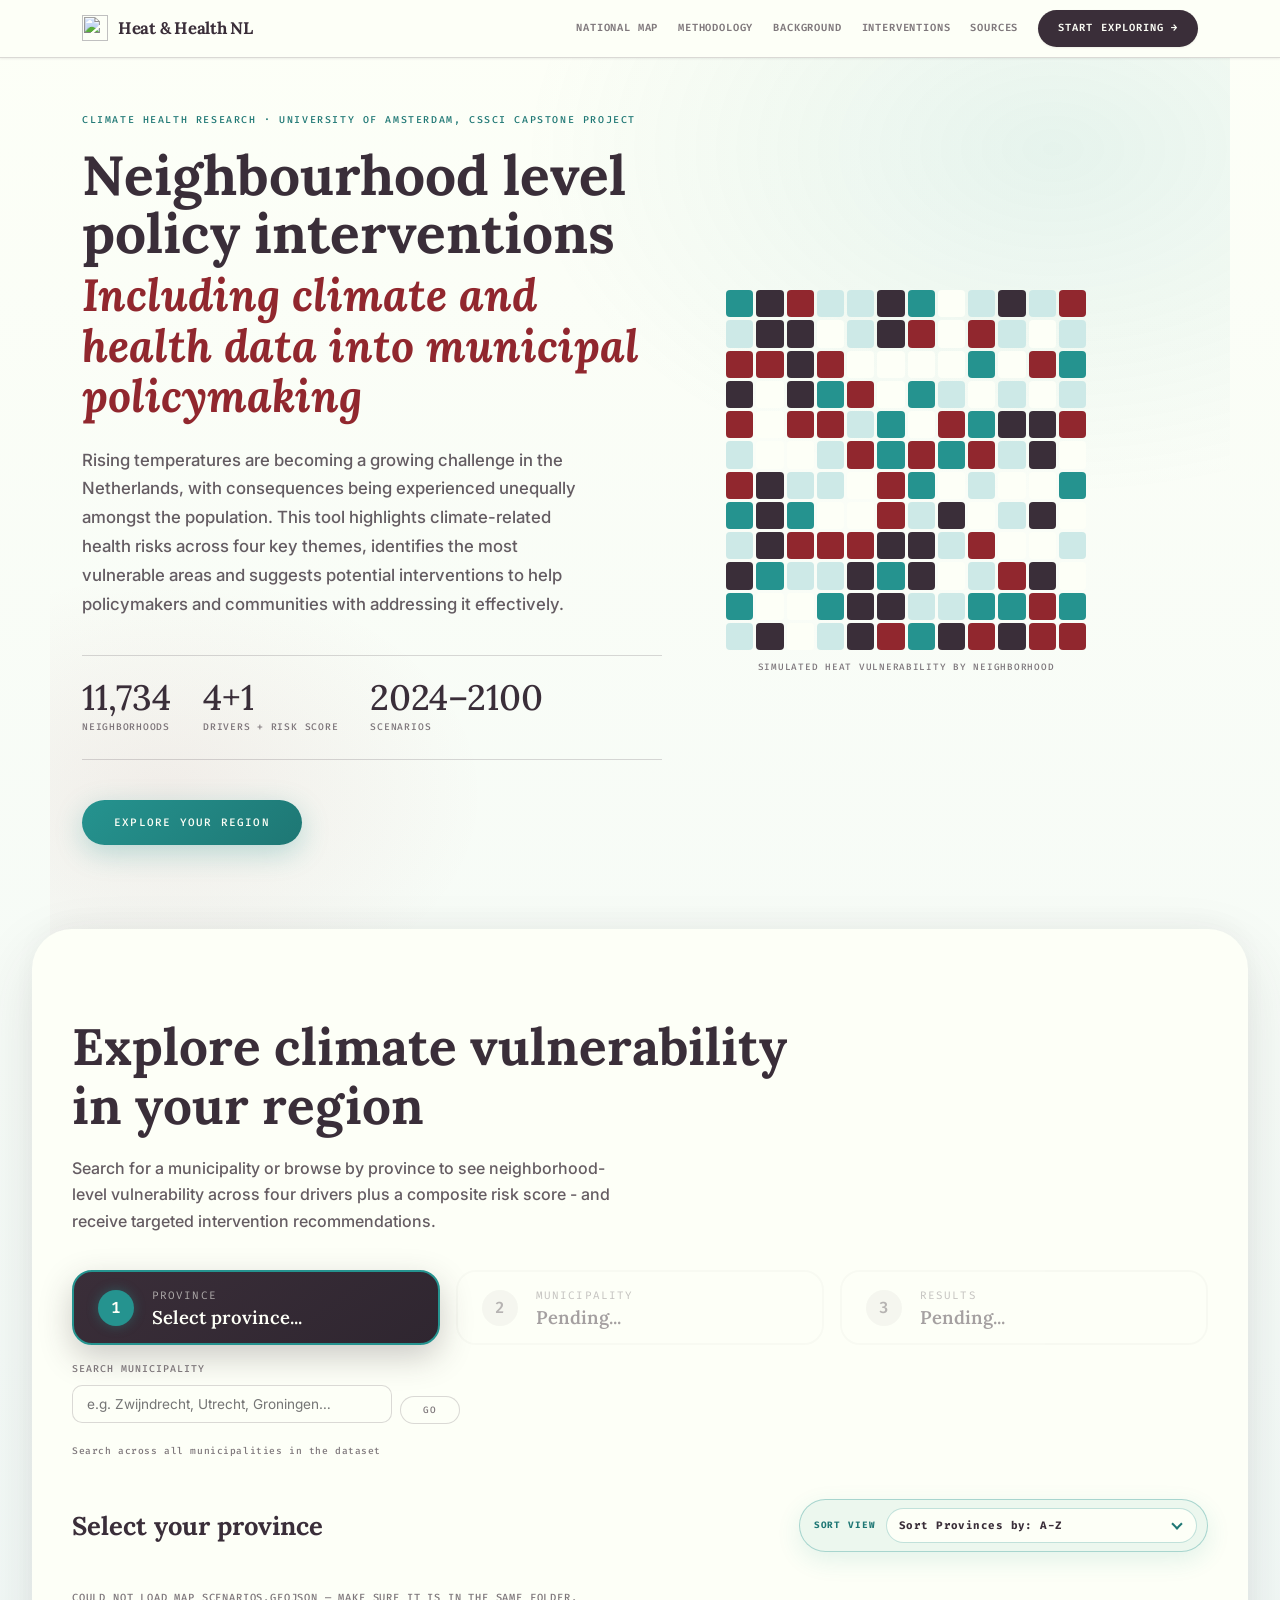
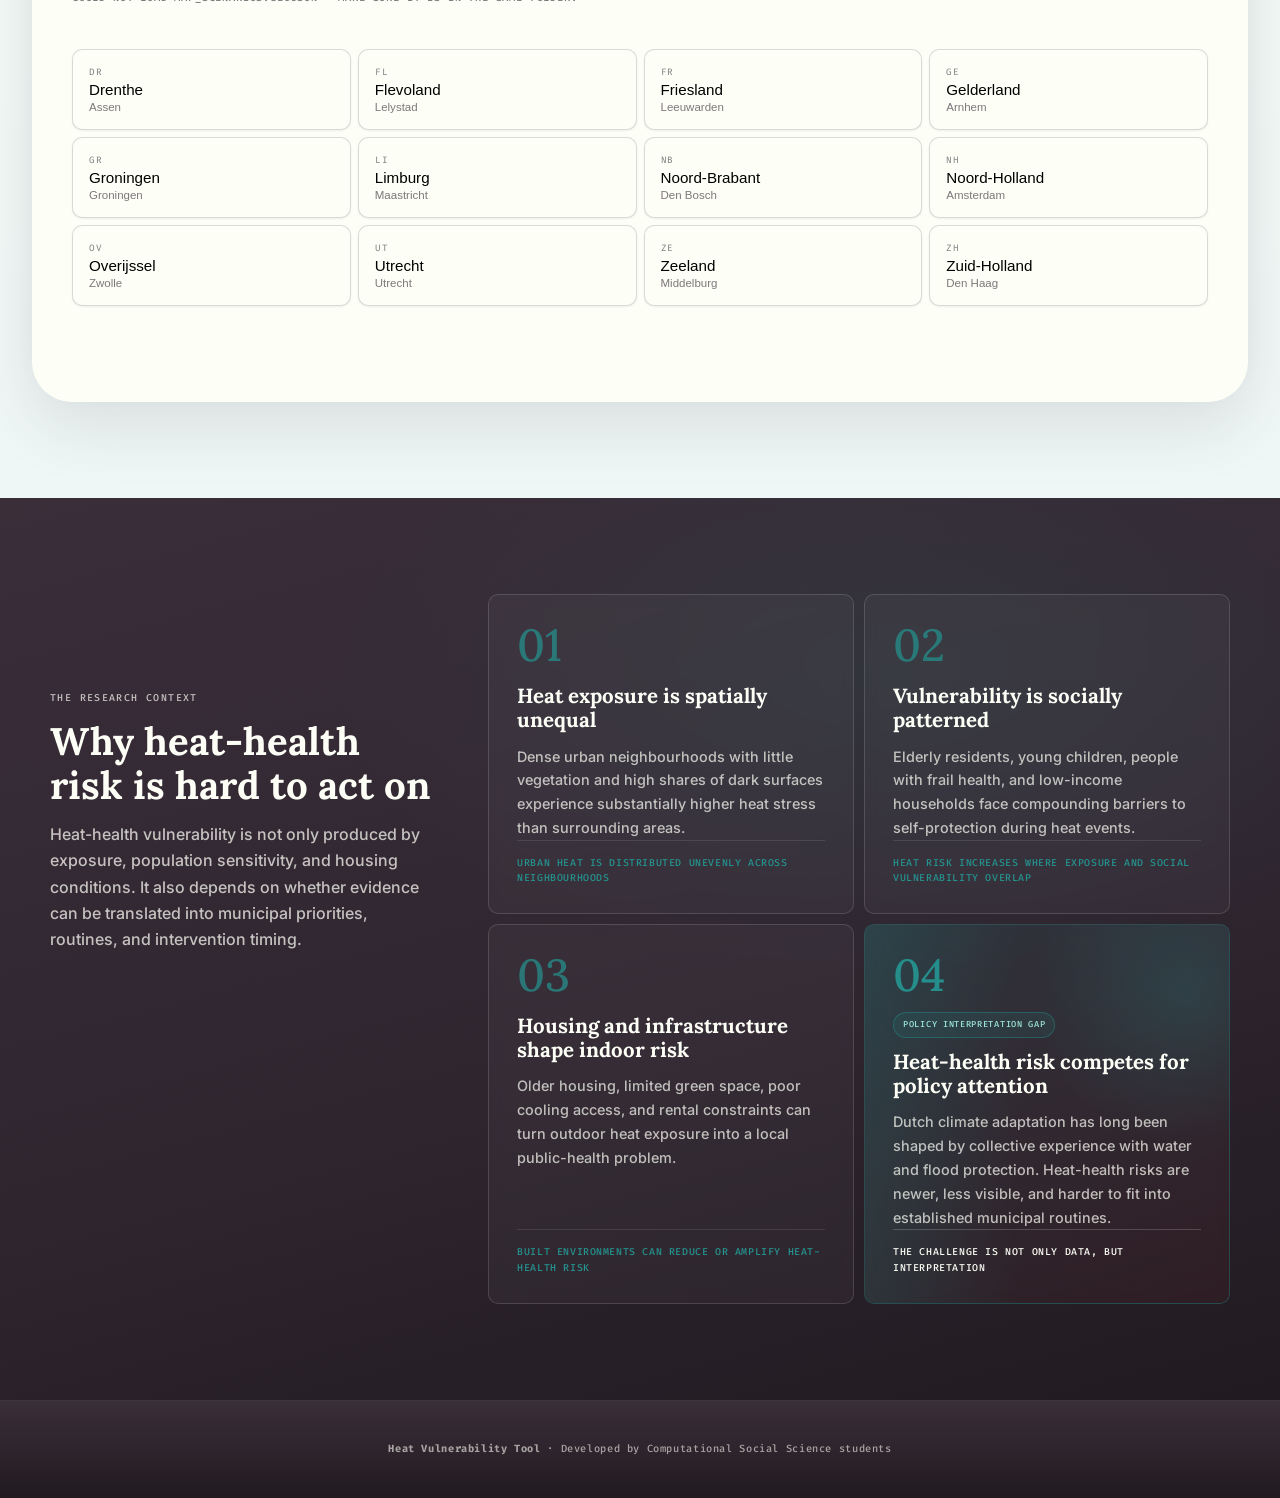
==== index.html @ 624b59d5 "Update index.html" ====
<!DOCTYPE html>
<html lang="en">
<head>
    <meta charset="UTF-8">
    <link rel="icon" type="image/svg+xml" href="favicon.svg">
    <meta name="viewport" content="width=device-width, initial-scale=1.0">
    <title>National Heat Vulnerability Explorer</title>
    <link rel="preconnect" href="https://fonts.googleapis.com">
    <link rel="preconnect" href="https://fonts.gstatic.com" crossorigin>
    <link rel="stylesheet" href="https://unpkg.com/leaflet@1.9.4/dist/leaflet.css"/>
    <link rel="stylesheet" href="global.css?v=font-uniform-1">
    <script src="https://unpkg.com/leaflet@1.9.4/dist/leaflet.js"></script>
    <style>
    body{
        background:linear-gradient(180deg,var(--surface) 0%,rgba(37,147,143,.08) 52%,var(--surface) 100%);
        background-size:140% 140%;
        animation:explorerWash 16s ease-in-out infinite;
        font-weight:500;
    }
    @keyframes explorerWash{0%,100%{background-position:0% 50%}50%{background-position:100% 50%}}

    /* ── HERO ── */
    #hero{
        min-height:100vh;padding:112px 32px 140px;
        display:flex;align-items:center;
        max-width:var(--w);margin:0 auto;gap:64px;
        background-image:
            radial-gradient(ellipse 90% 70% at 85% 15%, rgba(37,147,143,.10) 0%, transparent 50%),
            radial-gradient(ellipse 60% 50% at 10% 80%, rgba(145,39,46,.07) 0%, transparent 45%);
    }
    .hero-left > *{animation:fadeLift .65s cubic-bezier(.2,.8,.2,1) both}
    .hero-left > *:nth-child(1){animation-delay:.06s}
    .hero-left > *:nth-child(2){animation-delay:.14s}
    .hero-left > *:nth-child(3){animation-delay:.22s}
    .hero-left > *:nth-child(4){animation-delay:.30s}
    .hero-left > *:nth-child(5){animation-delay:.38s}
    .hero-left{flex:1;max-width:580px}
    .hero-tag{font-family:var(--mono);font-size:0.62rem;letter-spacing:0.16em;text-transform:uppercase;color:var(--accent-strong);margin-bottom:18px;display:block}
    .hero-left h1{font-family:var(--serif);font-size:clamp(2.5rem,4.3vw,3.75rem);font-weight:700;line-height:1.06;margin-bottom:24px;max-width:640px}
    .hero-title-main{display:block;color:var(--ink)}
    .hero-left h1 em{display:block;margin-top:.16em;font-size:.82em;line-height:1.12;font-style:italic;color:var(--heat);max-width:620px}
    .hero-left p{font-size:1.05rem;color:var(--mid);line-height:1.72;margin-bottom:36px;max-width:500px}
    .hero-stats{
        display:flex;gap:32px;padding:24px 0;
        border-top:1px solid var(--border);border-bottom:1px solid var(--border);
        margin-bottom:40px;
    }
    .stat-n{display:block;font-family:var(--serif);font-size:2.2rem;line-height:1}
    .stat-l{display:block;font-family:var(--mono);font-size:0.6rem;letter-spacing:0.08em;text-transform:uppercase;color:var(--light);margin-top:4px}
    .hero-cta{
        display:inline-block;font-family:var(--mono);font-size:0.68rem;
        letter-spacing:0.11em;text-transform:uppercase;
        background:linear-gradient(135deg,var(--accent) 0%,var(--accent-strong) 100%);color:var(--paper);
        text-decoration:none;padding:14px 32px;border-radius:999px;transition:.2s;
        box-shadow:0 8px 28px rgba(37,147,143,.28);
    }
    .hero-cta{position:relative;overflow:hidden}
    .hero-cta:hover{filter:brightness(1.06);transform:translateY(-2px)}
    .hero-right{flex:0 0 360px;animation:fadeLift .75s cubic-bezier(.2,.8,.2,1) .22s both}
    .heat-grid{display:grid;grid-template-columns:repeat(12,1fr);gap:3px}
    .heat-cell{aspect-ratio:1;border-radius:4px;animation:hpulse var(--d,3s) ease-in-out infinite var(--dl,0s)}
    @keyframes hpulse{0%,100%{opacity:var(--mo,.4)}50%{opacity:1}}
    .heat-caption{margin-top:10px;font-family:var(--mono);font-size:0.58rem;letter-spacing:0.08em;text-transform:uppercase;color:var(--light);text-align:center}

    /* ── PROBLEM ── */
    #problem{
        background:linear-gradient(165deg,#3a2e39 0%,#2f2630 55%,#211a20 100%);
        color:#fdfff7;padding:96px 32px;
        position:relative;overflow:hidden;
    }
    #problem::before{
        content:'';position:absolute;inset:0;
        background:radial-gradient(ellipse 80% 60% at 70% 20%,rgba(37,147,143,.10) 0%,transparent 55%);
        pointer-events:none;
    }
    .sec-tag{font-family:var(--mono);font-size:0.62rem;letter-spacing:0.14em;text-transform:uppercase;color:rgba(253,255,247,.72);margin-bottom:12px;display:block}
    .sec-h{font-family:var(--serif);font-size:clamp(1.8rem,3vw,2.6rem);font-weight:700;line-height:1.15;margin-bottom:14px}
    .sec-sub{font-size:1rem;color:rgba(253,255,247,.72);max-width:580px;line-height:1.65;margin-bottom:52px}
    .problem-layout {
        display: grid;grid-template-columns: 0.85fr 1.65fr;
        gap: 56px;align-items: start;
        position: relative;z-index: 1;
    }
    .problem-intro {position: sticky;top: 96px;}
    .problem-intro .sec-h {max-width: 520px;}
    .problem-intro .sec-sub {
        margin-bottom: 0;
        max-width: 520px;
    }
    .problem-grid {display: grid; grid-template-columns: repeat(2, 1fr);gap: 10px;}
    .problem-card {
        min-height: 255px;padding: 28px 28px;
        border: 1px solid rgba(253,255,247,.14);
        background: rgba(255,255,255,.035);
        border-radius: var(--radius);backdrop-filter: blur(6px);
        display: flex;flex-direction: column;
        transition: transform .22s ease, border-color .22s ease, background .22s ease;
    }
    .problem-card:hover {
        transform: translateY(-4px);
        border-color: rgba(37,147,143,.34);
        background: rgba(253,255,247,.06);
    }
    .problem-card .p-num {
        font-family: var(--serif);font-size: 2.8rem;
        color: var(--accent);line-height: 1;
        margin-bottom: 16px;opacity: .72;
    }
    .problem-card h3 {
        font-family: var(--serif);font-size: 1.28rem;
        color: var(--paper);margin-bottom: 12px;
        line-height: 1.18;
    }
    .problem-card p {
        font-size: .9rem;
        color: rgba(253,255,247,.70);
        line-height: 1.65;
    }
    .problem-card .p-stat {
        margin-top: auto;padding-top: 14px;
        border-top: 1px solid rgba(255,255,255,.10);
        font-family: var(--mono);font-size: .62rem;
        letter-spacing: .06em;text-transform: uppercase;
        color: #25938f;line-height: 1.55;
    }
    /* Special emphasis for Policy & Interpretation card */
    .problem-card-policy {
        position: relative;
        background:
            linear-gradient(155deg, rgba(37,147,143,.12) 0%, rgba(255,255,255,.035) 48%, rgba(145,39,46,.10) 100%);
        border-color: rgba(37,147,143,.34);overflow: hidden;
    }
    .problem-card-policy::before {
        content: "";position: absolute;
        inset: 0;
        background:
            radial-gradient(circle at 88% 18%, rgba(37,147,143,.20) 0%, transparent 34%),
            linear-gradient(90deg, rgba(37,147,143,.16), transparent 42%);
        pointer-events: none;
    }
    .problem-card-policy > * {
        position: relative;
        z-index: 1;
    }
    .problem-card-policy .p-num {
        color: #25938f;
        opacity: .95;
    }
    .problem-card-policy .p-stat {
        color: #fdfff7;
        border-top-color: rgba(253,255,247,.18);
    }
    .policy-chip {
        display: inline-flex;align-self: flex-start;
        margin: -2px 0 12px;padding: 5px 9px;
        border: 1px solid rgba(37,147,143,.42);
        border-radius: 999px;
        background: rgba(37,147,143,.12);color: #9de5dc;
        font-family: var(--mono);font-size: .54rem;
        letter-spacing: .08em;text-transform: uppercase;
    }

    /* Responsive */
    @media(max-width: 960px) {
        .problem-layout {
            grid-template-columns: 1fr;
            gap: 34px;
        }
        .problem-intro {
            position: static;
        }
    }
    @media(max-width: 700px) {
        .problem-grid {
            grid-template-columns: 1fr;
        }

        .problem-card {
            min-height: auto;
        }
    }

    /* ── EXPLORER ── */
    #explorer{
        padding:88px 40px 96px;
        background:var(--paper);
        position:relative;
        z-index:10;
        border-radius:40px;
        margin:-64px 32px 96px;
        box-shadow:0 24px 64px rgba(58,46,57,.12), 0 -8px 32px rgba(58,46,57,.04);
        max-width: 1300px;
    }
    @media(min-width: 1364px){
        #explorer { margin-left: auto; margin-right: auto; }
    }
    #explorer .sec-inner > *{animation:fadeLift .52s cubic-bezier(.2,.8,.2,1) both}
    #explorer .sec-inner > *:nth-child(1){animation-delay:.04s}
    #explorer .sec-inner > *:nth-child(2){animation-delay:.08s}
    #explorer .sec-inner > *:nth-child(3){animation-delay:.12s}
    #explorer .sec-inner > *:nth-child(4){animation-delay:.16s}
    #explorer .sec-tag { color: var(--accent-strong); font-weight: 600; }

    /* Controls (dropdowns) */
    select{
        font-family:var(--mono);font-size:.68rem;letter-spacing:.04em;
        padding:10px 14px;border:1px solid var(--border);border-radius:var(--radius);
        background:var(--paper);color:var(--ink);cursor:pointer;min-width:240px;
        box-shadow:var(--shadow-sm);
    }
    select:focus{outline:none;border-color:var(--accent);box-shadow:0 0 0 3px var(--accent-pale)}
    .sort-control{
        display:inline-flex;align-items:center;gap:10px;
        padding:8px 10px 8px 14px;border:1px solid rgba(37,147,143,.34);
        border-radius:999px;background:rgba(37,147,143,.08);
        box-shadow:0 8px 24px rgba(37,147,143,.12);
    }
    .sort-control-label{
        font-family:var(--mono);font-size:.58rem;font-weight:700;
        letter-spacing:.1em;text-transform:uppercase;color:var(--accent-strong);
        white-space:nowrap;
    }
    .sort-control select{
        min-width:230px;padding:9px 36px 9px 12px;border-color:rgba(37,147,143,.28);
        border-radius:999px;background:var(--paper);font-weight:700;
        box-shadow:none;appearance:none;
    }
    .sort-control::after{
        content:'';
        width:8px;height:8px;border-right:2px solid var(--accent-strong);border-bottom:2px solid var(--accent-strong);
        transform:rotate(45deg);margin-left:-34px;margin-right:16px;margin-top:-3px;pointer-events:none;
    }
    .sort-control:focus-within{
        border-color:var(--accent);box-shadow:0 0 0 3px var(--accent-pale),0 12px 28px rgba(37,147,143,.16);
    }

    /* Wizard Tabs */
    .wizard-tabs {
        display: flex; gap: 16px; margin-top: 36px; margin-bottom: 16px; flex-wrap: wrap;
    }
    .explorer-muni-search-wrap {
        position: relative;
        z-index: 20;
        margin-bottom: 28px;
        max-width: 560px;
    }
    .explorer-muni-search-wrap.has-results {
        z-index: 300;
    }
    .explorer-muni-search-label {
        display: block;
        font-family: var(--mono);
        font-size: 0.62rem;
        letter-spacing: 0.1em;
        text-transform: uppercase;
        color: var(--light);
        margin-bottom: 8px;
    }
    .explorer-muni-search-row {
        display: flex;
        align-items: stretch;
    }
    .explorer-muni-search-combo {
        position: relative;
        display: flex;
        align-items: center;
        gap: 8px;
        flex: 1;
        min-width: 0;
    }
    .explorer-muni-search {
        width: 100%;
        max-width: none;
        min-width: 0;
        margin: 0;
    }
    .explorer-muni-search-btn {
        flex-shrink: 0;
        font-family: var(--mono);
        font-size: 0.58rem;
        font-weight: 500;
        letter-spacing: 0.1em;
        text-transform: uppercase;
        padding: 7px 22px;
        min-height: 0;
        border: 1px solid var(--border);
        border-radius: 999px;
        background: var(--paper);
        color: var(--light);
        cursor: pointer;
        transition: border-color 0.2s, color 0.2s, background 0.2s;
        white-space: nowrap;
        box-shadow: none;
    }
    .explorer-muni-search-btn:hover {
        border-color: rgba(37, 147, 143, 0.45);
        background: var(--accent-pale);
        color: var(--accent-strong);
    }
    .explorer-muni-search-results {
        position: absolute;
        left: 0;
        right: 0;
        top: calc(100% + 6px);
        z-index: 10;
        background: #fdfff7;
        border: 1px solid var(--border);
        border-radius: var(--radius);
        box-shadow: 0 12px 40px rgba(58, 46, 57, 0.16);
        overflow: hidden;
        max-height: 260px;
        overflow-y: auto;
    }
    .explorer-muni-search-results[hidden] { display: none; }
    .explorer-muni-result {
        display: flex;
        justify-content: space-between;
        align-items: center;
        gap: 12px;
        width: 100%;
        padding: 12px 14px;
        border: none;
        border-bottom: 1px solid var(--border);
        background: transparent;
        text-align: left;
        cursor: pointer;
        font-family: var(--sans);
        font-size: 0.92rem;
        color: var(--ink);
        transition: background 0.15s;
    }
    .explorer-muni-result:last-child { border-bottom: none; }
    .explorer-muni-result:hover,
    .explorer-muni-result:focus {
        background: var(--accent-pale);
        outline: none;
    }
    .explorer-muni-result-prov {
        font-family: var(--mono);
        font-size: 0.58rem;
        letter-spacing: 0.06em;
        text-transform: uppercase;
        color: var(--light);
        flex-shrink: 0;
    }
    .explorer-muni-search-hint {
        font-family: var(--mono);
        font-size: 0.6rem;
        letter-spacing: 0.06em;
        color: var(--light);
        margin: 8px 0 0;
        min-height: 1em;
    }
    .wiz-tab {
        flex: 1; min-width: 220px;
        display: flex; align-items: center; gap: 18px;
        padding: 16px 24px; background: var(--paper); border: 2px solid var(--border);
        border-radius: 20px; cursor: pointer; text-align: left;
        transition: all 0.4s cubic-bezier(.2,.8,.2,1);
        box-shadow: 0 4px 16px rgba(0,0,0,.04);
    }
    .wiz-tab:disabled { opacity: 0.45; cursor: not-allowed; background: transparent; box-shadow: none; border-color: rgba(0,0,0,.05); }
    .wiz-tab:not(:disabled):hover { border-color: rgba(37,147,143,.4); transform: translateY(-4px); box-shadow: 0 12px 32px rgba(37,147,143,.15); }
    .wiz-tab.active {
        border-color: var(--accent); background: linear-gradient(145deg, #3a2e39, #2f2630); color: #fdfff7;
        box-shadow: 0 12px 32px rgba(58,46,57,.25);
    }
    .wiz-num {
        width: 36px; height: 36px; border-radius: 50%; background: var(--warm);
        display: flex; align-items: center; justify-content: center;
        font-family: var(--mono); font-weight: 600; font-size: 1rem; color: var(--mid);
        transition: 0.4s;
    }
    .wiz-tab.active .wiz-num { background: var(--accent); color: var(--paper); box-shadow: 0 0 12px rgba(37,147,143,.4); }
    .wiz-text { display: flex; flex-direction: column; gap: 4px; }
    .wiz-label { font-family: var(--mono); font-size: 0.68rem; text-transform: uppercase; letter-spacing: 0.1em; color: var(--light); }
    .wiz-tab.active .wiz-label { color: rgba(253,255,247,.6); }
    .wiz-val { font-size: 1.15rem; font-weight: 600; font-family: var(--serif); color: var(--ink); line-height: 1.1; }
    .wiz-tab.active .wiz-val { color: #fdfff7; }

    /* province grid */
    .prov-grid{display:grid;grid-template-columns:repeat(4,1fr);gap:7px;margin-top:24px}
    .prov-btn{
        padding:16px 44px 16px 16px;background:var(--paper);border:1px solid var(--border);
        border-radius:var(--radius);cursor:pointer;text-align:left;transition:transform .18s ease,border-color .18s ease,background .18s ease,box-shadow .18s ease;
        position:relative;overflow:hidden;box-shadow:var(--shadow-sm);
        animation:fadeLift .42s cubic-bezier(.2,.8,.2,1) both;
    }
    .prov-btn:nth-child(4n+1){animation-delay:.03s}
    .prov-btn:nth-child(4n+2){animation-delay:.08s}
    .prov-btn:nth-child(4n+3){animation-delay:.13s}
    .prov-btn:nth-child(4n+4){animation-delay:.18s}
    .prov-btn::after{
        content:'';position:absolute;left:0;top:0;bottom:0;width:3px;
        background:var(--accent);transform:scaleY(0);transition:transform .2s;transform-origin:center;border-radius:2px 0 0 2px;
    }
    .prov-btn:hover{border-color:rgba(37,147,143,.45);background:var(--accent-pale);transform:translateY(-2px)}
    .prov-btn:hover::after{transform:scaleY(1)}
    .prov-btn.active{background:linear-gradient(145deg,#3a2e39,#2f2630);border-color:rgba(253,255,247,.18);animation:activeGlow 3.4s ease-in-out infinite}
    .prov-btn.active::after{transform:scaleY(1)}
    .pb-code{font-family:var(--mono);font-size:.58rem;letter-spacing:.1em;text-transform:uppercase;color:var(--light);display:block;margin-bottom:3px}
    .pb-name{font-size:.95rem;font-weight:500;display:block;line-height:1.2}
    .pb-city{font-size:.72rem;color:var(--light);display:block;margin-top:2px}
    .prov-score{
        position:absolute; top:18px; right:14px;
        font-family:var(--mono); font-size:1rem; color:var(--accent-strong); font-weight:600;font-variant-numeric:tabular-nums;
    }
    .prov-btn.active .pb-code,.prov-btn.active .pb-city{color:rgba(248,250,252,.45)}
    .prov-btn.active .pb-name{color:#fdfff7}
    .prov-btn.active .prov-score{color:#25938f;}

    /* data status */
    .data-status{
        display: flex; align-items: center;
        font-family:var(--mono);font-size:.65rem;letter-spacing:.08em;text-transform:uppercase;
        color:var(--light);padding:18px 0;
    }

    /* ── CONTENT PANELS ── */
    .wiz-panel {
        display: none;
        position: relative;
        z-index: 1;
        animation: slideIn .45s cubic-bezier(.2,.8,.2,1) forwards;
    }
    .wiz-panel.active { display: block; }
    .panel-header-row {
        display: flex; justify-content: space-between; align-items: center;
        margin-bottom: 20px; padding-top: 12px; flex-wrap: wrap; gap: 12px;
    }
    @keyframes slideIn {
        from { opacity: 0; transform: translateY(30px) scale(0.98); }
        to { opacity: 1; transform: translateY(0) scale(1); }
    }

    /* Municipality panel */
    .muni-panel-head{
        display:flex;align-items:center;justify-content:space-between;
        margin-bottom:20px;flex-wrap:wrap;gap:12px;padding-top:28px;
        border-top:1px solid var(--border);
    }
    .muni-panel-title{font-family:var(--serif);font-size:1.6rem}
    .muni-panel-meta{font-family:var(--mono);font-size:.62rem;text-transform:uppercase;letter-spacing:.08em;color:var(--light);margin-top:2px}
    .muni-controls{display:flex;gap:10px;align-items:center}

    /* Municipality ranked cards — scroll when many gemeenten */
    .muni-list-wrap{max-height:min(62vh,560px);overflow-y:auto;margin-bottom:8px;padding-right:6px;border-radius:var(--radius);border:1px solid var(--border);background:rgba(255,255,255,.5)}
    .muni-list-wrap::-webkit-scrollbar{width:8px}
    .muni-list-wrap::-webkit-scrollbar-thumb{background:var(--border);border-radius:4px}
    .muni-search{
        width:100%;max-width:320px;font-family:var(--sans);font-size:.85rem;padding:10px 14px;margin-bottom:12px;
        border:1px solid var(--border);border-radius:var(--radius);background:var(--paper);
    }
    .muni-search:focus{outline:none;border-color:var(--ink);box-shadow:0 0 0 3px var(--accent-pale)}
    .empty-state {
        grid-column: 1 / -1;
        padding: 40px 20px;
        text-align: center;
        border: 1px dashed var(--border);
        border-radius: var(--radius);
        background: var(--warm);
    }
    .empty-state h4 { font-family: var(--serif); font-size: 1.2rem; margin-bottom: 8px; }
    .empty-state p { font-size: .9rem; color: var(--mid); max-width: 300px; margin: 0 auto; }
    .muni-list{display:grid;grid-template-columns:repeat(2,1fr);gap:7px;padding:10px}
    .muni-card{
        display:flex;align-items:center;gap:14px;
        padding:13px 16px;border:1px solid var(--border);
        border-radius:6px;cursor:pointer;transition:transform .18s ease,border-color .18s ease,background .18s ease,box-shadow .18s ease;background:var(--paper);
        text-align:left;width:100%;box-shadow:var(--shadow-sm);
        animation:fadeSlide .34s cubic-bezier(.2,.8,.2,1) both;
    }
    .muni-card:hover{border-color:var(--accent);background:var(--accent-pale);transform:translateY(-2px)}
    .mc-rank{font-family:var(--mono);font-size:.65rem;color:var(--light);width:20px;flex-shrink:0;text-align:center}
    .mc-name{font-size:.92rem;font-weight:500;flex:1;color:var(--ink)}
    .mc-badges{display:flex;gap:3px;flex-shrink:0}
    .mc-badge{
        font-family:var(--mono);font-size:.55rem;letter-spacing:.05em;text-transform:uppercase;
        padding:2px 5px;border-radius:1px;color:var(--paper);
    }
    .mc-score{font-family:var(--mono);font-size:.75rem;color:var(--accent-strong);flex-shrink:0;width:32px;text-align:right;font-weight:600;font-variant-numeric:tabular-nums}

    /* Results panel */
    .results-head{
        display:flex;align-items:flex-start;justify-content:space-between;
        padding-top:28px;border-top:1px solid var(--border);margin-bottom:22px;
        flex-wrap:wrap;gap:12px;
    }
    .back-btn{
        font-family:var(--mono);font-size:.62rem;letter-spacing:.08em;text-transform:uppercase;
        padding:8px 14px;border:1px solid var(--border);border-radius:2px;
        background:transparent;cursor:pointer;color:var(--mid);transition:.15s;flex-shrink:0;
    }
    .back-btn:hover{border-color:var(--ink);color:var(--ink);transform:translateX(-2px)}
    .results-layout{display:grid;grid-template-columns:1fr 370px;gap:24px;align-items:start}
    .results-layout>div{min-width:0}
    .result-mobile-tabs{display:none}
    .summary-grid{display:grid;grid-template-columns:repeat(3,1fr);gap:10px;margin-bottom:18px}
    .summary-card{
        border:1px solid var(--border);border-radius:var(--radius);background:var(--paper);
        padding:15px 16px;box-shadow:var(--shadow-sm);min-width:0;
    }
    .summary-label{display:block;font-family:var(--mono);font-size:.56rem;letter-spacing:.08em;text-transform:uppercase;color:var(--light);margin-bottom:7px}
    .summary-value{display:block;font-family:var(--serif);font-size:1.35rem;line-height:1.1;color:var(--ink)}
    .summary-note{display:block;font-size:.74rem;color:var(--mid);margin-top:5px;line-height:1.35}

    /* Map */
    .map-explorer-shell{
        border-radius:var(--radius);overflow:hidden;margin-bottom:18px;
        border:1px solid var(--border);box-shadow:var(--shadow-md);
        background:linear-gradient(180deg,rgba(37,147,143,.12) 0%,rgba(253,255,247,.9) 100%);
        position:relative;
        animation:mapBreath 5.5s ease-in-out infinite;
    }
    .map-explorer-shell::before{
        content:'';pointer-events:none;position:absolute;inset:0;z-index:400;
        border-radius:var(--radius);
        box-shadow:inset 0 0 0 1px rgba(255,255,255,.5),inset 0 1px 40px rgba(58,46,57,.06);
    }
    #r-map{height:460px}
    .leaflet-container{background:#dbeafe!important;border-radius:var(--radius)}
    .leaflet-control-zoom{border:none!important;border-radius:8px!important;overflow:hidden;box-shadow:0 4px 16px rgba(58,46,57,.12)!important}
    .leaflet-control-zoom a{width:32px!important;height:32px!important;line-height:32px!important;background:var(--paper)!important;color:#334155!important}
    .leaflet-control-attribution{font-size:10px!important;background:rgba(255,255,255,.88)!important;border-radius:6px!important;padding:3px 8px!important}
    .leaflet-control-scale-line{border-color:rgba(58,46,57,.2)!important;background:rgba(253,255,247,.92)!important;font-family:var(--mono)!important;font-size:10px!important}
    .leaflet-tooltip.neighborhood-hover-label{
        background:var(--ink);color:var(--paper);border:1px solid rgba(253,255,247,.18);
        border-radius:6px;box-shadow:var(--shadow-md);font-family:var(--mono);font-size:.62rem;
        font-weight:600;letter-spacing:.04em;padding:6px 9px;text-transform:uppercase;
    }
    .leaflet-tooltip-top.neighborhood-hover-label::before{border-top-color:var(--ink)}
    .leaflet-tooltip-bottom.neighborhood-hover-label::before{border-bottom-color:var(--ink)}
    .map-legend{
        position:absolute;right:14px;bottom:14px;z-index:450;
        width:min(220px,calc(100% - 28px));padding:12px 13px;border:1px solid rgba(58,46,57,.16);
        border-radius:8px;background:rgba(253,255,247,.94);box-shadow:0 8px 28px rgba(58,46,57,.16);
        backdrop-filter:blur(8px);
    }
    .legend-title{font-family:var(--mono);font-size:.58rem;letter-spacing:.08em;text-transform:uppercase;color:var(--mid);margin-bottom:8px}
    .legend-ramp{height:8px;border-radius:999px;background:linear-gradient(90deg,#fefefa,#FF7700,#A30000,#0a0a0a);border:1px solid rgba(58,46,57,.12)}
    .legend-scale{display:flex;justify-content:space-between;margin-top:6px;font-family:var(--mono);font-size:.54rem;color:var(--light)}

    /* Theme tabs */
    .theme-tabs{display:flex;border:1px solid var(--border);border-radius:var(--radius);overflow:visible;margin-bottom:14px;background:var(--paper);box-shadow:var(--shadow-sm)}
    .theme-tab{
        position:relative;overflow:visible;
        flex:1;padding:9px 4px;background:transparent;border:none;border-right:1px solid var(--border);
        cursor:pointer;font-family:var(--mono);font-size:.56rem;letter-spacing:.06em;text-transform:uppercase;
        color:var(--light);transition:.15s;text-align:center;line-height:1.3;
    }
    .theme-tab:last-child{border-right:none}
    .theme-tab:hover{background:var(--warm)}
    .theme-tab.on{background:linear-gradient(135deg,#3a2e39,#2f2630);color:#fdfff7;animation:activeGlow 3.2s ease-in-out infinite}
    .t-dot{display:block;width:6px;height:6px;border-radius:50%;background:currentColor;margin:0 auto 4px}
    .theme-label-row{display:inline-flex;align-items:center;justify-content:center;gap:4px;position:relative}
    .theme-help{
        position:relative;display:inline-flex;align-items:center;justify-content:center;
        width:15px;height:15px;border-radius:50%;border:1px solid currentColor;
        font-family:var(--mono);font-size:.5rem;font-weight:700;line-height:1;
        opacity:.78;text-transform:none;letter-spacing:0;
    }
    .theme-help-text{
        position:absolute;left:50%;bottom:calc(100% + 10px);z-index:700;
        width:min(230px,72vw);padding:10px 12px;border-radius:8px;
        background:var(--ink);color:var(--paper);border:1px solid rgba(253,255,247,.18);
        box-shadow:var(--shadow-md);font-family:var(--sans);font-size:.72rem;font-weight:600;
        line-height:1.45;letter-spacing:0;text-transform:none;text-align:left;
        opacity:0;visibility:hidden;transform:translate(-50%,4px);transition:.16s ease;
        pointer-events:none;
    }
    .theme-help-text::after{
        content:'';position:absolute;left:50%;top:100%;transform:translateX(-50%);
        border:6px solid transparent;border-top-color:var(--ink);
    }
    .theme-help:hover .theme-help-text,
    .theme-tab:focus-visible .theme-help-text{
        opacity:1;visibility:visible;transform:translate(-50%,0);
    }

    /* Neighborhood ranking — full list, scrollable */
    .rank-scroll{height:min(50vh,420px);overflow-y:auto;padding-right:6px;margin-top:4px}
    .rank-scroll::-webkit-scrollbar{width:8px}
    .rank-scroll::-webkit-scrollbar-thumb{background:var(--border);border-radius:4px}
    .rank-list{display:flex;flex-direction:column;gap:4px}
    .rank-row{
        display:flex;align-items:center;gap:10px;
        padding:10px 13px;background:var(--paper);border:1px solid var(--border);border-radius:8px;
        box-shadow:var(--shadow-sm);
        transition:transform .16s ease,border-color .16s ease,background .16s ease;
        animation:fadeLift .28s cubic-bezier(.2,.8,.2,1) both;
    }
    .rank-row:hover{transform:translateX(3px);border-color:var(--accent);background:var(--accent-pale)}
    .rank-row.selected{border-color:var(--accent);background:var(--accent-pale);box-shadow:0 0 0 2px rgba(37,147,143,.12)}
    .r-pos{font-family:var(--mono);font-size:.62rem;color:var(--light);width:18px;flex-shrink:0;text-align:center}
    .r-name{font-size:.86rem;flex:1;color:var(--ink)}
    .r-bar{width:80px;height:5px;background:rgba(0,0,0,.08);border-radius:2px;overflow:hidden;flex-shrink:0}
    .r-fill{height:100%;border-radius:2px;transition:width .4s}
    .r-val{font-family:var(--mono);font-size:.7rem;color:var(--mid);width:26px;text-align:right}

    /* Right panel */
    .overview-card{background:linear-gradient(155deg,#3a2e39 0%,#2f2630 50%,#211a20 100%);color:#fdfff7;padding:22px;border-radius:var(--radius);margin-bottom:14px;box-shadow:var(--shadow-md);border:1px solid rgba(253,255,247,.14);animation:fadeLift .46s cubic-bezier(.2,.8,.2,1) both;transition:transform .2s ease,border-color .2s ease}
    .overview-card:hover{transform:translateY(-2px);border-color:rgba(37,147,143,.35)}
    .ov-name{font-family:var(--serif);font-size:1.4rem;margin-bottom:2px}
    .ov-meta{font-family:var(--mono);font-size:.58rem;text-transform:uppercase;letter-spacing:.08em;color:rgba(253,255,247,.50);margin-bottom:16px;display:block}
    .ov-rows{display:flex;flex-direction:column;gap:7px}
    .ov-row{display:flex;align-items:center;gap:8px}
    .ov-label{font-family:var(--mono);font-size:.58rem;text-transform:uppercase;letter-spacing:.04em;color:rgba(253,255,247,.58);width:70px;flex-shrink:0}
    .ov-track{flex:1;height:4px;background:rgba(255,255,255,.1);border-radius:2px;overflow:hidden}
    .ov-fill{height:100%;border-radius:2px}
    .ov-val{font-family:var(--mono);font-size:.65rem;color:rgba(253,255,247,.78);width:24px;text-align:right;font-variant-numeric:tabular-nums}

    /* Interventions */
    .int-title{
        font-family:var(--mono);font-size:.62rem;letter-spacing:.12em;text-transform:uppercase;
        color:var(--light);margin-bottom:10px;
    }
    button.int-card{
        display:block;width:100%;text-align:left;cursor:pointer;
        font:inherit;color:inherit;
    }
    .int-card{border:1px solid var(--border);border-radius:var(--radius);margin-bottom:10px;overflow:hidden;background:var(--paper);box-shadow:var(--shadow-sm);animation:fadeLift .34s cubic-bezier(.2,.8,.2,1) both;transition:transform .18s ease,border-color .18s ease}
    .int-card:hover{transform:translateY(-2px);border-color:var(--accent)}
    .int-more{
        display:inline-block;margin-top:10px;
        font-family:var(--mono);font-size:.58rem;letter-spacing:.08em;
        text-transform:uppercase;color:var(--accent-strong);
    }
    .int-modal-kicker{font-family:var(--mono);font-size:.58rem;letter-spacing:.12em;text-transform:uppercase;color:var(--light);margin-bottom:8px}
    .int-modal-title{font-family:var(--serif);font-size:1.65rem;font-weight:700;color:var(--ink);margin:0 0 16px;line-height:1.15}
    .int-modal-section{margin-bottom:18px}
    .int-modal-section h4{font-family:var(--mono);font-size:.62rem;letter-spacing:.1em;text-transform:uppercase;color:var(--accent-strong);margin:0 0 8px}
    .int-modal-section p,.int-modal-section ul{font-size:.88rem;color:var(--mid);line-height:1.6;margin:0}
    .int-modal-section ul{padding-left:18px}
    .int-modal-section li{margin-bottom:6px}
    .int-bar{height:3px}
    .int-body{padding:13px 15px}
    .int-theme{font-family:var(--mono);font-size:.55rem;letter-spacing:.08em;text-transform:uppercase;color:var(--light);margin-bottom:5px;display:block}
    .int-name{font-size:.88rem;font-weight:500;color:var(--ink);margin-bottom:5px;line-height:1.3}
    .int-desc{font-size:.78rem;color:var(--mid);line-height:1.5}
    .int-type{
        display:inline-block;font-family:var(--mono);font-size:.52rem;letter-spacing:.06em;
        text-transform:uppercase;padding:2px 6px;background:var(--warm);
        color:var(--light);border-radius:1px;margin-top:7px;
    }
    .int-logic {
        border: 1px solid var(--border);border-radius:
        var(--radius);padding: 14px 15px;background: var(--warm);margin-bottom: 16px;
    }
    .int-logic-title {
        font-family: var(--serif);font-size: 1rem;
        font-weight: 700;color: var(--ink);
        margin-bottom: 6px;
    }
    .int-logic p {
        font-size: .82rem;color: var(--mid);
        line-height: 1.5;margin: 0;
    }
    .int-read-more-btn {
        display: inline-block;
        margin-top: 12px;
        font-family: var(--mono);
        font-size: 0.62rem;
        font-weight: 600;
        letter-spacing: 0.08em;
        text-transform: uppercase;
        text-decoration: none;
        color: var(--accent-strong);
        padding: 8px 14px;
        border: 1px solid rgba(37, 147, 143, 0.45);
        border-radius: 999px;
        background: var(--accent-pale);
        transition: background 0.2s, color 0.2s, border-color 0.2s;
    }
    .int-read-more-btn:hover {
        background: var(--accent-strong);
        border-color: var(--accent-strong);
        color: var(--paper);
    }
    .int-driver-tags {
        display: flex;flex-wrap: wrap;
        gap: 6px;margin-top: 10px;
    }
    .int-driver-tag {
        display: inline-flex;align-items: center;
        padding: 4px 8px;border-radius: 999px;
        color: var(--paper);font-family: var(--mono);
        font-size: .55rem;letter-spacing: .06em;
        text-transform: uppercase;
    }
    .int-group {
        margin-bottom: 18px;
    }
    .int-group-title {
        font-family: var(--serif);font-size: 1.02rem;
        font-weight: 700;color: var(--ink);margin: 0 0 8px;
    }
    .int-group-desc {
        font-size: .78rem;color: var(--mid);
        line-height: 1.45;margin: -4px 0 10px;
    }
    .local-checks {
        border-top: 1px solid var(--border);
        padding-top: 14px;
        margin-top: 16px;
    }
    .int-pager {
        display: grid;grid-template-columns: 1fr 1fr;
        gap: 6px;margin: 14px 0 14px;
        padding: 4px;border: 1px solid var(--border);
        border-radius: 999px;background: var(--warm);
    }
    .int-page-btn {
        border: 0;border-radius: 999px;
        padding: 8px 10px;background: transparent;
        color: var(--mid);font-family: var(--sans);
        font-size: .78rem;font-weight: 700;
        cursor: pointer;transition: .2s ease;
    }
    .int-page-btn.active {
        background: var(--ink);color: var(--paper);
        box-shadow: var(--shadow-sm);
    }
    .int-page {
        display: none;animation: intPageIn .26s ease both;
    }
    .int-page.active {display: block;}

    @keyframes intPageIn {
        from {
            opacity: 0;
            transform: translateY(8px);
        }
        to {
            opacity: 1;
            transform: translateY(0);
        }
    }
    .int-page-header {margin-bottom: 10px;}
    .int-page-kicker {
        display: block;font-family: var(--mono);
        font-size: .56rem;letter-spacing: .08em;
        text-transform: uppercase;color: var(--light);
        margin-bottom: 4px;
    }
    .int-group-title {
        font-family: var(--serif);font-size: 1.04rem;
        font-weight: 700;color: var(--ink);
        margin: 0 0 5px;
    }
    .int-group-desc {
        font-size: .78rem;color: var(--mid);
        line-height: 1.45;margin: 0 0 12px;
    }
    .local-checks details { margin: 0; padding: 0; }
    .local-checks summary {
        cursor: pointer;
        font-family: var(--sans);
        font-size: .82rem;
        font-weight: 700;
        color: var(--ink);
        list-style: none;
    }
    .local-checks summary::-webkit-details-marker { display: none; }
    .local-checks ul {
        margin: 10px 0 0;
        padding-left: 18px;
    }
    .local-checks li {
        font-size: .8rem;
        color: var(--mid);
        line-height: 1.5;
        margin-bottom: 6px;
    }
        
    /* Modal Overlay Styles */
    .modal-overlay { position: fixed; inset: 0; background: rgba(58,46,57,0.85); z-index: 10000; display: flex; align-items: center; justify-content: center; opacity: 0; pointer-events: none; transition: opacity 0.3s ease; backdrop-filter: blur(4px); padding: 20px; }
    .modal-overlay.open { opacity: 1; pointer-events: auto; }    .modal-content { background: linear-gradient(to bottom, #3a2e39 0%, #3a2e39 50%, var(--paper) 50%, var(--paper) 100%); width: 100%; max-width: 640px; max-height: calc(100vh - 40px); overflow-y: auto; border-radius: 20px; padding: 0; position: relative; transform: translateY(20px); transition: transform 0.3s ease; box-shadow: 0 32px 64px rgba(0,0,0,0.4); }
    .modal-content::-webkit-scrollbar { width: 8px; }
    .modal-content::-webkit-scrollbar-thumb { background: rgba(0,0,0,0.15); border-radius: 4px; }
    .modal-overlay.open .modal-content { transform: translateY(0); }
    .modal-close { position: absolute; top: 18px; right: 18px; background: rgba(255,255,255,0.1); border: 1px solid rgba(255,255,255,.16); width: 32px; height: 32px; border-radius: 16px; font-size: 20px; line-height: 1; cursor: pointer; color: var(--paper); transition: 0.2s; display: flex; align-items: center; justify-content: center; z-index:2; }
    .modal-close:hover { background: rgba(0,0,0,0.1); }

    /* Intervention Modal Pros & Cons Grid */
    .int-procon-grid { display: grid; grid-template-columns: repeat(auto-fit, minmax(240px, 1fr)); gap: 16px; margin-top: 12px; }
    .int-procon-box { background: var(--accent-pale); border: 1px solid rgba(37, 147, 143, 0.35); padding: 16px; border-radius: 8px; }
    .int-procon-box h4 { margin-top: 0; font-family: var(--mono); font-size: 0.65rem; text-transform: uppercase; letter-spacing: 0.08em; margin-bottom: 10px; color: var(--accent-strong); }
    .int-procon-list { margin: 0; padding-left: 16px; font-size: 0.8rem; color: var(--ink); list-style-position: outside; }
    .int-procon-list li { margin-bottom: 8px; }

    .more-info-btn { width: 100%; margin-top: 12px; padding: 10px; background: var(--accent-pale); border: 1px solid rgba(37,147,143,.4); color: var(--accent-strong); border-radius: 6px; cursor: pointer; font-family: var(--mono); font-size: 0.65rem; text-transform: uppercase; letter-spacing: 0.08em; transition: 0.2s; font-weight: 500; }
    .more-info-btn:hover { background: var(--accent); color: var(--paper); border-color: var(--accent); }
    
    /* Scenario year selector (under map) */
    .scenario-slider-wrap {
        margin: 14px 0 12px;
        padding: 14px 16px;
        background: var(--paper);
        border: 1px solid var(--border);
        border-radius: var(--radius);
        box-shadow: var(--shadow-sm);
    }
    .scenario-slider-head {
        display: flex;
        align-items: baseline;
        justify-content: space-between;
        gap: 12px;
        margin-bottom: 12px;
    }
    .scenario-slider-label {
        font-family: var(--mono);
        font-size: 0.62rem;
        text-transform: uppercase;
        letter-spacing: 0.1em;
        color: var(--light);
    }
    .scenario-slider-value {
        font-family: var(--mono);
        font-size: 0.72rem;
        font-weight: 600;
        letter-spacing: 0.06em;
        color: var(--accent-strong);
    }
    .scenario-slider-control { position: relative; padding: 0; }
    .scenario-year-buttons {
        display: grid;
        grid-template-columns: repeat(3, minmax(0, 1fr));
        gap: 6px;
    }
    .scenario-year-btn {
        min-height: 36px;
        border: 1px solid var(--border);
        border-radius: 8px;
        background: var(--paper);
        color: var(--light);
        cursor: pointer;
        font-family: var(--mono);
        font-size: 0.62rem;
        letter-spacing: 0.06em;
        text-transform: uppercase;
        transition: background 0.2s, border-color 0.2s, color 0.2s, transform 0.2s;
    }
    .scenario-year-btn:hover {
        border-color: rgba(37, 147, 143, 0.45);
        color: var(--accent-strong);
        transform: translateY(-1px);
    }
    .scenario-year-btn.on {
        border-color: var(--accent);
        background: var(--accent-pale);
        color: var(--ink);
        font-weight: 700;
    }
    .scenario-disclaimer {
        margin: 8px 2px 0;
        font-family: var(--mono);
        font-size: 0.58rem;
        line-height: 1.45;
        letter-spacing: 0.04em;
        text-transform: uppercase;
        color: var(--light);
    }
    .scenario-disclaimer sup {
        color: var(--heat);
        font-weight: 700;
        margin-right: 3px;
    }
    .scenario-disclaimer a {
        color: var(--accent-strong);
        text-decoration: none;
        border-bottom: 1px solid rgba(37, 147, 143, 0.35);
    }
    .scenario-disclaimer a:hover {
        color: var(--ink);
        border-bottom-color: var(--ink);
    }

    .hood-popup { font-family: var(--sans); }
    .hp-hero{background:linear-gradient(155deg,#3a2e39 0%,#2f2630 55%,#211a20 100%);color:var(--paper);padding:30px 32px 28px;display:grid;grid-template-columns:1fr auto;gap:18px;align-items:end}
    .hp-kicker{font-family:var(--mono);font-size:.58rem;letter-spacing:.12em;text-transform:uppercase;color:rgba(253,255,247,.58);margin-bottom:7px}
    .hp-title { font-family: var(--serif); font-size: 2rem; color: var(--paper); margin: 0; line-height: 1.08; padding-right: 24px; }
    .hp-score-box{text-align:right;border-left:1px solid rgba(253,255,247,.16);padding-left:22px;min-width:126px}
    .hp-score{font-family:var(--serif);font-size:3rem;line-height:.9;color:var(--accent)}
    .hp-score span{font-family:var(--mono);font-size:.72rem;color:rgba(253,255,247,.55)}
    .hp-comp { font-family: var(--mono); font-size: 0.64rem; text-transform: uppercase; letter-spacing: 0.08em; color: rgba(253,255,247,.62); margin-top: 8px; font-weight: 600; }
    .hp-body{padding:24px 32px 30px; background: var(--paper); border-radius: 0 0 20px 20px;}
    .hp-compare{display:inline-flex;align-items:center;gap:8px;margin-bottom:18px;padding:7px 10px;border-radius:999px;background:var(--accent-pale);color:var(--accent-strong);font-family:var(--mono);font-size:.62rem;letter-spacing:.06em;text-transform:uppercase}
    .hp-section { margin-bottom: 20px; }
    .hp-sec-title { font-family: var(--mono); font-size: 0.65rem; text-transform: uppercase; letter-spacing: 0.1em; color: var(--light); margin-bottom: 12px; border-bottom: 1px solid var(--border); padding-bottom: 6px; }
    .hp-worst-grid { display: grid; grid-template-columns:repeat(2,1fr); gap: 10px; margin-bottom: 16px; }
    .hp-worst-card { background: var(--warm); border-left: 4px solid; padding: 12px 14px; border-radius: 6px; box-shadow: var(--shadow-sm); }
    .hp-worst-name { font-weight: 600; font-size: 0.9rem; margin-bottom: 4px; }
    .hp-worst-score { font-family: var(--mono); font-size: 1.25rem; font-weight: 600; line-height: 1; }
    .hp-bar-row { display: flex; align-items: center; gap: 10px; margin-bottom: 8px; }
    .hp-bar-label { font-family: var(--mono); font-size: 0.65rem; text-transform: uppercase; width: 75px; flex-shrink: 0; color: var(--mid); }
    .hp-bar-track { flex: 1; height: 6px; background: rgba(0,0,0,0.06); border-radius: 3px; overflow: hidden; }
    .hp-bar-fill { height: 100%; border-radius: 3px; transition: width .4s; }
    .hp-bar-val { font-family: var(--mono); font-size: 0.75rem; width: 28px; text-align: right; color: var(--ink); font-weight: 600; }
    .hp-actions{display:grid;gap:10px}
    .hp-int-item { background: rgba(255,255,255,0.7); border: 1px solid var(--border); padding: 13px 14px; border-radius: 8px; }
    .hp-int-theme{font-family:var(--mono);font-size:.54rem;letter-spacing:.08em;text-transform:uppercase;color:var(--accent-strong);margin-bottom:5px}
    .hp-int-name { font-size: 0.9rem; font-weight: 600; color: var(--ink); margin-bottom: 4px; }
    .hp-int-desc { font-size: 0.8rem; color: var(--mid); line-height: 1.5; }
    .hp-int-next{display:inline-block;margin-top:8px;font-family:var(--mono);font-size:.54rem;letter-spacing:.07em;text-transform:uppercase;color:var(--light)}
    .hp-why { background: var(--warm); border: 1px solid var(--border); padding: 13px 14px; border-radius: 8px; color: var(--mid); font-size: .88rem; line-height: 1.55; }
    @media(max-width:600px){.hp-hero{grid-template-columns:1fr;padding:26px 24px}.hp-score-box{text-align:left;border-left:0;border-top:1px solid rgba(253,255,247,.16);padding:16px 0 0}.hp-body{padding:22px 24px 26px}.hp-worst-grid{grid-template-columns:1fr}}

    /* Responsive */
    @media(max-width:960px){
        #hero{flex-direction:column;gap:40px;min-height:auto;padding-top:88px}
        .hero-right{flex:none;width:100%}
        .pillars,.prov-grid{grid-template-columns:repeat(2,1fr)}
        .results-layout{grid-template-columns:1fr}
        .rank-scroll{height:min(60vh,560px)}
        .muni-list{grid-template-columns:1fr}
    }
    @media(max-width:600px){
        .pillars,.prov-grid{grid-template-columns:1fr}
        #hero{padding:80px 20px 48px}section,#explorer,#problem{padding-left:20px;padding-right:20px}
            #explorer{border-radius:24px; padding:64px 20px 80px; margin:-24px 12px 64px}
        .summary-grid{grid-template-columns:1fr}
        .result-mobile-tabs{display:grid;grid-template-columns:repeat(2,1fr);gap:7px;margin:0 0 16px}
        .result-mobile-tabs button{font-family:var(--mono);font-size:.58rem;letter-spacing:.08em;text-transform:uppercase;padding:10px 8px;border:1px solid var(--border);border-radius:8px;background:var(--paper);color:var(--light)}
        .result-mobile-tabs button.active{background:var(--ink);border-color:var(--ink);color:var(--paper)}
        .result-pane{display:none}
        .result-pane.mobile-active{display:block}
        .summary-pane.mobile-active{display:grid}
        .map-legend{position:static;margin:10px 0 0;width:100%}
        .muni-controls{flex-direction:column;align-items:stretch}
        .muni-search{max-width:none}
        .rank-row { cursor: pointer; }
    }
    .leaflet-interactive.explorer-feature{transition:fill-opacity .18s ease,stroke-width .18s ease;stroke-dasharray:0}
    .leaflet-interactive.explorer-feature:hover{stroke-dasharray:6 6;animation:dashPulse 1.1s linear infinite}
    </style>
</head>
<body data-page="index">

<!-- ═══════════ HERO ═══════════ -->
<div style="max-width:var(--w);margin:0 auto">
<section id="hero">
    <div class="hero-left">
        <span class="hero-tag">Climate Health Research · University of Amsterdam, CSSCI capstone project</span>
        <h1>
            <span class="hero-title-main">Neighbourhood level policy interventions</span>
            <em>Including climate and health data into municipal policymaking</em>
        </h1>
        <p>Rising temperatures are becoming a growing challenge in the Netherlands, with consequences being experienced unequally amongst the population. This tool highlights climate-related health risks across four key themes, identifies the most vulnerable areas and suggests potential interventions to help policymakers and communities with addressing it effectively. </p>
        <div class="hero-stats">
            <div>
                <span class="stat-n">11,734</span>
                <span class="stat-l">Neighborhoods</span>
            </div>
            <div>
                <span class="stat-n">4+1</span>
                <span class="stat-l">Drivers + risk score</span>
            </div>
            <div>
                <span class="stat-n">2024–2100</span>
                <span class="stat-l">Scenarios</span>
            </div>
        </div>
        <a href="#explorer" class="hero-cta">Explore your region</a>
    </div>
    <div class="hero-right">
        <div class="heat-grid" id="heatGrid"></div>
        <div class="heat-caption">Simulated heat vulnerability by neighborhood</div>
    </div>
</section>
</div>

<!-- ═══════════ EXPLORER ═══════════ -->
<section id="explorer">
    <div class="sec-inner">
        <h2 class="sec-h" style="color:var(--ink); font-size:clamp(2.2rem, 4vw, 3.2rem); margin-bottom: 20px;">Explore climate vulnerability<br>in your region</h2>
        <p style="font-size:1rem;color:var(--mid);max-width:560px;line-height:1.65;margin-bottom:0">
            Search for a municipality or browse by province to see neighborhood-level vulnerability across four drivers plus a composite risk score - and receive targeted intervention recommendations.
        </p>

        <!-- Wizard Tabs -->
        <div class="wizard-tabs">
            <button class="wiz-tab active" id="wizProv" data-step="1">
                <div class="wiz-num">1</div>
                <div class="wiz-text">
                    <div class="wiz-label">Province</div>
                    <div class="wiz-val" id="lblProv">Select province...</div>
                </div>
            </button>
            <button class="wiz-tab" id="wizMuni" data-step="2" disabled>
                <div class="wiz-num">2</div>
                <div class="wiz-text">
                    <div class="wiz-label">Municipality</div>
                    <div class="wiz-val" id="lblMuni">Pending...</div>
                </div>
            </button>
            <button class="wiz-tab" id="wizRes" data-step="3" disabled>
                <div class="wiz-num">3</div>
                <div class="wiz-text">
                    <div class="wiz-label">Results</div>
                    <div class="wiz-val" id="lblRes">Pending...</div>
                </div>
            </button>
        </div>

        <div class="explorer-muni-search-wrap">
            <label for="globalMuniSearch" class="explorer-muni-search-label">Search municipality</label>
            <div class="explorer-muni-search-row">
                <div class="explorer-muni-search-combo">
                    <input type="search" id="globalMuniSearch" class="muni-search explorer-muni-search" placeholder="e.g. Zwijndrecht, Utrecht, Groningen…" autocomplete="off" aria-controls="globalMuniSearchResults" aria-expanded="false">
                    <button type="button" id="globalMuniSearchBtn" class="explorer-muni-search-btn">Go</button>
                    <div id="globalMuniSearchResults" class="explorer-muni-search-results" hidden></div>
                </div>
            </div>
            <p id="globalMuniSearchHint" class="explorer-muni-search-hint">Search across all municipalities in the dataset</p>
        </div>

        <!-- ── PANEL: PROVINCE ── -->
        <div class="wiz-panel active" id="panelProv">
            <div class="panel-header-row">
                <h3 style="font-family:var(--serif);font-size:1.6rem; margin:0; color:var(--ink);">Select your province</h3>
                <div class="sort-control">
                    <label class="sort-control-label" for="provSort">Sort view</label>
                    <select id="provSort" style="margin: 0;">
                        <option value="alphabetical">Sort Provinces by: A-Z</option>
                        <option value="composite">Rank Provinces by: Composite Risk</option>
                        <option value="theme_heat">Rank by: Heat Exposure</option>
                        <option value="theme_populations">Rank by: Vulnerable Populations</option>
                        <option value="theme_socioeconomic">Rank by: Socioeconomic Deprivation</option>
                        <option value="theme_built_environment_access">Rank by: Built Environment & Access</option>
                    </select>
                </div>
            </div>
            <!-- Data status -->
            <div class="data-status" id="dataStatus">
                <div class="spinner"></div>
                Loading neighborhood data…
            </div>
            <div class="prov-grid" id="provGrid"></div>
        </div>

        <!-- ── PANEL: Municipality list ── -->
        <div class="wiz-panel" id="panelMuni">
            <div class="muni-panel-head">
                <div>
                    <div class="muni-panel-title" id="muniPanelTitle"></div>
                    <div class="muni-panel-meta" id="muniPanelMeta"></div>
                </div>
                <div class="muni-controls" style="flex-wrap:wrap">
                    <input type="search" id="muniSearch" class="muni-search" placeholder="Filter municipalities…" aria-label="Filter municipalities">
                    <select id="muniSort">
                        <option value="alphabetical">Sort by: A-Z</option>
                        <option value="composite">Sort by: Composite Risk</option>
                        <option value="theme_heat">Sort by: Heat Exposure</option>
                        <option value="theme_populations">Sort by: Vulnerable Populations</option>
                        <option value="theme_socioeconomic">Sort by: Socioeconomic Deprivation</option>
                        <option value="theme_built_environment_access">Sort by: Built Environment & Access</option>
                    </select>
                </div>
            </div>
            <div class="muni-list-wrap">
                <div class="muni-list" id="muniList"></div>
            </div>
        </div>

        <!-- ── PANEL: Results ── -->
        <div class="wiz-panel" id="panelResults">
            <div class="results-head">
                <div>
                    <div style="font-family:var(--serif);font-size:1.7rem" id="rMuniName"></div>
                    <div style="font-family:var(--mono);font-size:.62rem;text-transform:uppercase;letter-spacing:.08em;color:var(--light);margin-top:2px" id="rMuniMeta"></div>
                </div>
                <button class="back-btn" id="backBtn">← Back to municipalities</button>
            </div>

            <div class="summary-grid result-pane summary-pane mobile-active" id="resultSummary"></div>

            <div class="result-mobile-tabs" id="resultMobileTabs">
                <button type="button" class="active" data-result-view="summary">Summary</button>
                <button type="button" data-result-view="map">Map</button>
                <button type="button" data-result-view="neighborhoods">Neighborhoods</button>
                <button type="button" data-result-view="interventions">Interventions</button>
            </div>

            <div class="results-layout">
                <!-- Left: map + rankings -->
                <div>
                    <div class="map-pane result-pane" data-result-pane="map">
                    <div class="map-explorer-shell">
                        <div id="r-map"></div>
                        <div class="map-legend" id="mapLegend">
                            <div class="legend-title">Composite risk score</div>
                            <div class="legend-ramp"></div>
                            <div class="legend-scale"><span>0 low</span><span>50</span><span>100 high</span></div>
                        </div>
                    </div>
                    <div id="scenarioSliderWrap" class="scenario-slider-wrap" aria-label="Projection year">
                        <div class="scenario-slider-head">
                            <span class="scenario-slider-label">Projection year</span>
                            <span class="scenario-slider-value" id="scenarioSliderValue">2024</span>
                        </div>
                        <div class="scenario-slider-control">
                            <div class="scenario-year-buttons" id="scenarioYearButtons" role="group" aria-label="Projection year options" aria-describedby="scenarioDisclaimer">
                                <button type="button" class="scenario-year-btn on" data-scenario-year="2024" aria-pressed="true">2024</button>
                                <button type="button" class="scenario-year-btn" data-scenario-year="2050" aria-pressed="false">2050</button>
                                <button type="button" class="scenario-year-btn" data-scenario-year="2100" aria-pressed="false">2100</button>
                            </div>
                        </div>
                        <p class="scenario-disclaimer" id="scenarioDisclaimer">
                            <sup>*</sup>Future years are scenario assumptions, not exact predictions.
                            <a href="methodology.html#future">How future risk is calculated</a>
                        </p>
                    </div>
                    <div class="theme-tabs" id="themeTabs"></div>
                    </div>
                    <div class="rank-pane result-pane" data-result-pane="neighborhoods">
                    <input type="search" id="rankSearch" class="muni-search" style="max-width:100%;margin-bottom:4px" placeholder="Filter neighborhoods in this municipality…" aria-label="Filter neighborhoods">
                    <div class="rank-scroll">
                        <div class="rank-list" id="rankList"></div>
                    </div>
                    </div>
                </div>
                <!-- Right: overview + interventions -->
                <div>
                    <div class="overview-pane result-pane" data-result-pane="summary">
                    <div class="overview-card" id="overviewCard"></div>
                    </div>
                    <div class="interventions-pane result-pane" data-result-pane="interventions">
                        <div id="intList"></div>
                    </div>
                </div>
            </div>
        </div>

    </div>
</section>

<!-- ═══════════ PROBLEM ═══════════ -->
<section id="problem">
    <div class="sec-inner problem-layout">
        <div class="problem-intro">
            <span class="sec-tag">The research context</span>
            <h2 class="sec-h">Why heat-health risk is hard to act on</h2>
            <p class="sec-sub">
                Heat-health vulnerability is not only produced by exposure, population sensitivity, and housing conditions. 
                It also depends on whether evidence can be translated into municipal priorities, routines, and intervention timing.
            </p>
        </div>

        <div class="problem-grid">
            <div class="problem-card">
                <div class="p-num">01</div>
                <h3>Heat exposure is spatially unequal</h3>
                <p>
                    Dense urban neighbourhoods with little vegetation and high shares of dark surfaces experience substantially higher heat stress than surrounding areas.
                </p>
                <div class="p-stat">
                    Urban heat is distributed unevenly across neighbourhoods
                </div>
            </div>

            <div class="problem-card">
                <div class="p-num">02</div>
                <h3>Vulnerability is socially patterned</h3>
                <p>
                    Elderly residents, young children, people with frail health, and low-income households face compounding barriers to self-protection during heat events.
                </p>
                <div class="p-stat">
                    Heat risk increases where exposure and social vulnerability overlap
                </div>
            </div>

            <div class="problem-card">
                <div class="p-num">03</div>
                <h3>Housing and infrastructure shape indoor risk</h3>
                <p>
                    Older housing, limited green space, poor cooling access, and rental constraints can turn outdoor heat exposure into a local public-health problem.
                </p>
                <div class="p-stat">
                    Built environments can reduce or amplify heat-health risk
                </div>
            </div>

            <div class="problem-card problem-card-policy">
                <div class="p-num">04</div>
                <div class="policy-chip">Policy interpretation gap</div>
                <h3>Heat-health risk competes for policy attention</h3>
                <p>
                    Dutch climate adaptation has long been shaped by collective experience with water and flood protection. 
                    Heat-health risks are newer, less visible, and harder to fit into established municipal routines.
                </p>
                <div class="p-stat">
                    The challenge is not only data, but interpretation
                </div>
            </div>
        </div>
    </div>
</section>

<!-- NEIGHBORHOOD MODAL -->
<div id="hoodModal" class="modal-overlay">
    <div class="modal-content">
        <button class="modal-close" type="button" aria-label="Close detailed report">×</button>
        <div id="modalBody"></div>
    </div>
</div>

<!-- INTERVENTION DETAIL MODAL -->
<div id="intModal" class="modal-overlay">
    <div class="modal-content">
        <button class="modal-close int-modal-close" type="button" aria-label="Close intervention details">×</button>
        <div id="intModalBody"></div>
    </div>
</div>

<!-- FOOTER -->
<footer>
    <p>
        <strong>Heat Vulnerability Tool</strong> · Developed by Computational Social Science students <br>
    </p>
</footer>

<script>
// ═══════════════════════════════════════════════════════════
// DATA DEFINITIONS
// ═══════════════════════════════════════════════════════════

const PROVINCES = [
    {code:'GR',name:'Groningen',    city:'Groningen',  gemeenten:['Groningen','Westerkwartier','Het Hogeland','Eemsdelta','Midden-Groningen','Oldambt','Pekela','Stadskanaal','Veendam','Westerwolde']},
    {code:'FR',name:'Friesland',    city:'Leeuwarden', gemeenten:['Leeuwarden','Súdwest-Fryslân','De Fryske Marren','Harlingen','Waadhoeke','Tytsjerksteradiel','Achtkarspelen','Noardeast-Fryslân','Opsterland','Smallingerland','Heerenveen','Ooststellingwerf','Weststellingwerf']},
    {code:'DR',name:'Drenthe',      city:'Assen',      gemeenten:['Emmen','Hoogeveen','Assen','Coevorden','De Wolden','Meppel','Midden-Drenthe','Borger-Odoorn','Noordenveld','Westerveld','Tynaarlo','Aa en Hunze']},
    {code:'OV',name:'Overijssel',   city:'Zwolle',     gemeenten:['Enschede','Almelo','Deventer','Zwolle','Hengelo','Oldenzaal','Rijssen-Holten','Hellendoorn','Wierden','Losser','Dinkelland','Steenwijkerland','Hardenberg','Kampen','Zwartewaterland','Dalfsen','Ommen','Staphorst','Tubbergen']},
    {code:'GE',name:'Gelderland',   city:'Arnhem',     gemeenten:['Arnhem','Nijmegen','Apeldoorn','Ede','Doetinchem','Harderwijk','Zutphen','Wageningen','Tiel','Barneveld','Berg en Dal','Duiven','Westervoort','Renkum','Rheden','Overbetuwe','Oost Gelre','Aalten','Winterswijk','Montferland','Bronckhorst','Lochem','Berkelland','Brummen','Voorst','Zevenaar','Neder-Betuwe','Oude IJsselstreek','West Maas en Waal','Maasdriel','Zaltbommel','Culemborg','Buren','Lingewaard','Nijkerk','Wijchen','Heumen','Druten']},
    {code:'UT',name:'Utrecht',      city:'Utrecht',    gemeenten:['Utrecht','Amersfoort','Veenendaal','Houten','Nieuwegein','IJsselstein','Woerden','Stichtse Vecht','De Bilt','Zeist','Utrechtse Heuvelrug','Lopik','Montfoort','Oudewater','Bunnik','Wijk bij Duurstede','Soest','Baarn','Eemnes','Bunschoten','Rhenen']},
    {code:'NH',name:'Noord-Holland',city:'Amsterdam',  gemeenten:['Amsterdam','Haarlem','Alkmaar','Zaanstad','Haarlemmermeer','Hilversum','Den Helder','Hoorn','Velsen','Purmerend','Enkhuizen','Medemblik','Hollands Kroon','Texel','Bergen','Castricum','Dijk en Waard','Heiloo','Uitgeest','Bloemendaal','Heemstede','Zandvoort','Beverwijk','Uithoorn','Amstelveen','Aalsmeer','Diemen','Edam-Volendam','Waterland','Wormerland','Landsmeer','Oostzaan','Koggenland','Stede Broec']},
    {code:'ZH',name:'Zuid-Holland', city:'Den Haag',   gemeenten:['Rotterdam','Den Haag','Leiden','Dordrecht','Zoetermeer','Delft','Westland','Alphen aan den Rijn','Lansingerland','Gouda','Pijnacker-Nootdorp','Nissewaard','Goeree-Overflakkee','Hoeksche Waard','Vlaardingen','Schiedam','Capelle aan den IJssel','Krimpen aan den IJssel','Ridderkerk','Barendrecht','Zwijndrecht','Papendrecht','Sliedrecht','Hardinxveld-Giessendam','Gorinchem','Molenlanden','Alblasserdam','Hendrik-Ido-Ambacht','Leidschendam-Voorburg','Rijswijk','Wassenaar','Katwijk','Teylingen','Kaag en Braassem','Nieuwkoop','Bodegraven-Reeuwijk','Krimpenerwaard','Maassluis','Midden-Delfland','Brielle']},
    {code:'ZE',name:'Zeeland',      city:'Middelburg', gemeenten:['Middelburg','Goes','Terneuzen','Vlissingen','Hulst','Tholen','Borsele','Noord-Beveland','Kapelle','Reimerswaal','Schouwen-Duiveland','Sluis','Veere']},
    {code:'NB',name:'Noord-Brabant',city:'Den Bosch',  gemeenten:['Eindhoven','Tilburg','Breda',"'s-Hertogenbosch",'Helmond','Roosendaal','Bergen op Zoom','Oss','Waalwijk','Meierijstad','Bernheze','Boekel','Boxtel','Cranendonck','Gemert-Bakel','Laarbeek','Sint-Michielsgestel','Asten','Bladel','Eersel','Geldrop-Mierlo','Heeze-Leende','Oirschot','Reusel-De Mierden','Son en Breugel','Valkenswaard','Veldhoven','Waalre','Altena','Drimmelen','Geertruidenberg','Loon op Zand','Oosterhout','Alphen-Chaam','Baarle-Nassau','Dongen','Goirle','Gilze en Rijen','Hilvarenbeek','Moerdijk','Steenbergen','Halderberge','Rucphen','Woensdrecht','Zundert','Deurne','Nuenen c.a.']},
    {code:'LI',name:'Limburg',      city:'Maastricht', gemeenten:['Maastricht','Venlo','Sittard-Geleen','Heerlen','Roermond','Venray','Weert','Landgraaf','Brunssum','Kerkrade','Valkenburg aan de Geul','Bergen','Beesel','Echt-Susteren','Gennep','Horst aan de Maas','Leudal','Maasgouw','Peel en Maas','Roerdalen','Nederweert','Beekdaelen','Gulpen-Wittem','Beek','Eijsden-Margraten','Meerssen','Vaals','Simpelveld','Voerendaal','Stein']},
    {code:'FL',name:'Flevoland',    city:'Lelystad',   gemeenten:['Almere','Lelystad','Dronten','Zeewolde','Urk','Noordoostpolder']},
];

const COMPOSITE_THEME = {
    key:'composite',
    short:'Risk',
    label:'Composite Risk Score',
    color:'#3a2e39',
    help:'Combined heat-health risk score used to compare neighbourhood priority. Higher values mean more vulnerability relative to other neighbourhoods.'
};
const THEMES = [
    COMPOSITE_THEME,
    {
        key:'theme_heat',
        short:'Heat',
        label:'Heat Exposure',
        color:'#c94a35',
        help:'Shows exposure to heat stress, including temperature, shade, cooling access, and heat-absorbing surroundings.'
    },
    {
        key:'theme_populations',
        short:'Popul.',
        label:'Vulnerable Populations',
        color:'#7e5a9b',
        help:'Shows where heat-sensitive residents are concentrated, such as older adults, children, and people with fragile health.'
    },
    {
        key:'theme_socioeconomic',
        short:'Socio.',
        label:'Socioeconomic',
        color:'#0f8f68',
        help:'Shows social and financial conditions that can limit adaptation, such as low income, poverty, employment, education, and housing constraints.'
    },
    {
        key:'theme_built_environment_access',
        short:'Built+',
        label:'Built Environment & Access',
        color:'#3a7baa',
        help:'Shows physical environment and support access, including housing, shade, green space, cooling access, and distance to health services.'
    },
];
const DRIVER_THEMES = THEMES.filter(t => t.key !== 'composite');

const RAMPS = {
    theme_heat:         ['#fdfff7','#fbd9cc','#e58060','#c94a35','#3a2e39'],
    theme_populations:  ['#fdfff7','#e2c6f2','#b271d6','#76319b','#3a2e39'],
    theme_socioeconomic:['#fefefa','#0f8f68','#0a0a0a'],
    theme_built_environment_access:['#fdfff7','#cce3f0','#68b0d8','#3a7baa','#3a2e39'],
    composite:          ['#fefefa','#FF7700','#A30000','#0a0a0a'],
};

function scoreValue(props, key) {
    if (props[key] != null && !isNaN(props[key])) return props[key];
    if (key === 'theme_built_environment_access') {
        const parts = [props.theme_built_env, props.theme_access].filter(v => v != null && !isNaN(v));
        return parts.length ? parts.reduce((a, b) => a + b, 0) / parts.length : null;
    }
    return null;
}

const SCENARIO_YEARS = ['2024', '2050', '2100'];
const PROPERTY_CANDIDATES = {
    /* UI label 2024 reads 2025 columns in GeoJSON (no 2024 fields in data). */
    composite: {
        '2024': ['overall_risk_score_2025', 'risk_2025_baseline'],
        '2050': ['overall_risk_score_2050', 'risk_2050_baseline', 'risk_2050_score_main'],
        '2100': ['overall_risk_score_2100', 'risk_2100_baseline', 'risk_2100_score_main'],
    },
    theme_heat: {
        '2024': ['heat_score_2025'],
        '2050': ['heat_score_2050'],
        '2100': ['heat_score_2100'],
    },
    theme_populations: {
        '2024': ['populations_score_2025'],
        '2050': ['populations_score_2050'],
        '2100': ['populations_score_2100'],
    },
    theme_socioeconomic: {
        '2024': ['socioeconomic_score_2025'],
        '2050': ['socioeconomic_score_2050'],
        '2100': ['socioeconomic_score_2100'],
    },
    theme_built_environment_access: {
        '2024': ['built_environment_access_score_2025'],
        '2050': ['built_environment_access_score_2050'],
        '2100': ['built_environment_access_score_2100'],
    },
};
let propertyKeyCache = {};

function propertyHasScore(props, key) {
    return props && Object.prototype.hasOwnProperty.call(props, key) && props[key] != null && !isNaN(props[key]);
}

function resolvePropertyKey(themeKey, uiYear) {
    const cacheKey = `${themeKey}:${uiYear}`;
    if (propertyKeyCache[cacheKey]) return propertyKeyCache[cacheKey];

    const candidates = PROPERTY_CANDIDATES[themeKey]?.[uiYear] || [];
    const sample = geoData?.features?.[0]?.properties;

    if (sample) {
        for (const k of candidates) {
            if (propertyHasScore(sample, k)) {
                propertyKeyCache[cacheKey] = k;
                return k;
            }
        }
    }

    propertyKeyCache[cacheKey] = null;
    return null;
}

function muniName(props) {
    return props.gemeentenaam || props.gm_naam || props.municipality_name || '';
}

function hoodName(props) {
    return props.buurtnaam || props.bu_naam || props.neighbourhood_name || 'Neighborhood';
}

function hoodId(props) {
    return props.buurtcode || props.bu_code || hoodName(props);
}

function findProvinceForMuni(name) {
    const n = normGm(name);
    return PROVINCES.find(p => p.gemeenten.some(g => normGm(g) === n)) || null;
}

function buildMunicipalityIndex() {
    municipalityIndex = [];
    if (!geoData) return;
    const seen = new Set();
    geoData.features.forEach(f => {
        const name = muniName(f.properties);
        const key = normGm(name);
        if (!name || seen.has(key)) return;
        seen.add(key);
        municipalityIndex.push({ name, prov: findProvinceForMuni(name) });
    });
    municipalityIndex.sort((a, b) => a.name.localeCompare(b.name, 'nl'));
    const hint = document.getElementById('globalMuniSearchHint');
    if (hint) hint.textContent = `${municipalityIndex.length.toLocaleString()} municipalities in dataset`;
}

function renderGlobalMuniResults(query) {
    const box = document.getElementById('globalMuniSearchResults');
    const input = document.getElementById('globalMuniSearch');
    const hint = document.getElementById('globalMuniSearchHint');
    const wrap = document.querySelector('.explorer-muni-search-wrap');
    if (!box || !input) return;

    const q = query.trim().toLowerCase();
    if (!q) {
        box.hidden = true;
        box.innerHTML = '';
        input.setAttribute('aria-expanded', 'false');
        wrap?.classList.remove('has-results');
        if (hint && geoData) hint.textContent = `${municipalityIndex.length.toLocaleString()} municipalities in dataset`;
        return;
    }

    if (!geoData) {
        wrap?.classList.remove('has-results');
        if (hint) hint.textContent = 'Loading municipality data…';
        return;
    }

    const matches = municipalityIndex.filter(m => m.name.toLowerCase().includes(q)).slice(0, 10);
    if (!matches.length) {
        box.hidden = true;
        box.innerHTML = '';
        input.setAttribute('aria-expanded', 'false');
        wrap?.classList.remove('has-results');
        if (hint) hint.textContent = 'No municipalities found. Try another spelling.';
        return;
    }

    box.hidden = false;
    wrap?.classList.add('has-results');
    input.setAttribute('aria-expanded', 'true');
    box.innerHTML = matches.map(m => `
        <button type="button" class="explorer-muni-result" data-name="${escapeHtml(m.name)}">
            <span>${escapeHtml(m.name)}</span>
            <span class="explorer-muni-result-prov">${escapeHtml(m.prov ? m.prov.name : 'Netherlands')}</span>
        </button>
    `).join('');
    if (hint) hint.textContent = `${matches.length} match${matches.length === 1 ? '' : 'es'} — click or press Go`;
}

function openMunicipalityFromSearch(rawName) {
    if (!geoData) {
        alert('Data not yet loaded. Please wait a moment.');
        return;
    }
    const trimmed = rawName.trim();
    if (!trimmed) return;

    let entry = municipalityIndex.find(m => normGm(m.name) === normGm(trimmed));
    if (!entry) {
        entry = municipalityIndex.find(m => m.name.toLowerCase().includes(trimmed.toLowerCase()));
    }
    if (!entry) {
        const hint = document.getElementById('globalMuniSearchHint');
        if (hint) hint.textContent = 'Municipality not found in dataset.';
        return;
    }

    if (entry.prov) selectProvince(entry.prov);
    selectMuni(entry.name);

    const input = document.getElementById('globalMuniSearch');
    const box = document.getElementById('globalMuniSearchResults');
    if (input) {
        input.value = entry.name;
        input.setAttribute('aria-expanded', 'false');
    }
    if (box) {
        box.hidden = true;
        box.innerHTML = '';
    }
    document.querySelector('.explorer-muni-search-wrap')?.classList.remove('has-results');
}

function activeDataKey() {
    const themeKey = activeTheme.key === 'composite' ? 'composite' : activeTheme.key;
    return resolvePropertyKey(themeKey, activeScenarioYear);
}

function getFeatureScore(props, themeKey) {
    const key = themeKey || (activeTheme.key === 'composite' ? 'composite' : activeTheme.key);
    const resolved = resolvePropertyKey(key, activeScenarioYear);
    if (!resolved) return null;
    return scoreValue(props, resolved);
}

const INTERVENTION_LIBRARY = [
    {
        id: 'gbs',
        name: 'Green-Based Solutions (GBS)',
        type: 'Infrastructure',
        timing: 'structural',
        cost: 4,
        implementationSpeed: 2,
        evidenceStrength: 5,
        equityImpact: 3,
        themes: ['theme_built_environment_access', 'theme_heat'],
        themeFit: { theme_built_environment_access: 5, theme_heat: 4 },
        shortDesc: 'Use vegetation and green infrastructure to lower heat exposure through shade, evapotranspiration, and covering heat-absorbing surfaces.',
        sections: [
            { title: 'Elaborated description', body: 'Green infrastructure can take various forms, including street trees, parks, community gardens, green roofs, and green walls, and can reduce heat exposure in multiple ways. Trees provide shade, which has been shown to reduce sidewalk surface temperature by more than 30°C in a recent Dutch study. Vegetation also cools the surrounding environment through evapotranspiration. Planting additional greenery helps mitigate the urban heat island effect by reducing solar absorption and increasing evaporative cooling. An Australian study estimated that widespread implementation of GBS could reduce heat-related mortality by 37–99%.' },
            { title: 'Price', body: 'Grass and bushes are generally inexpensive but have limited cooling capacity compared to larger vegetation. Trees have high cooling capacity but tend to be more expensive. Green roofs and green walls require little additional land.' },
            { title: 'Pros', body: 'Effective in reducing heat exposure; green roofs and walls suit areas with limited land; helps reduce the urban heat island effect; additional benefits include biodiversity, air quality, stormwater management, and carbon sequestration.' },
            { title: 'Cons', body: 'Trees need sufficient space (often 1.5–2.5 m between buildings); vegetation may need maintenance and water during droughts; large trees in narrow streets can block airflow and work against cooling during hot periods.' },
            { title: 'Where it fits best', body: 'Highly adaptable in most places. Dense urban areas benefit from green roofs and walls; areas with open space can maximise cooling through large canopy trees and parks.' },
        ],
    },
    {
        id: 'surface_reflectiveness',
        name: 'Surface reflectiveness',
        type: 'Infrastructure',
        timing: 'structural',
        cost: 3,
        implementationSpeed: 3,
        evidenceStrength: 4,
        equityImpact: 2,
        themes: ['theme_built_environment_access', 'theme_heat'],
        themeFit: { theme_built_environment_access: 4, theme_heat: 3 },
        shortDesc: 'Use reflective materials on roofs, roads, and building surfaces so less solar heat is absorbed and surrounding air stays cooler.',
        sections: [
            { title: 'Elaborated description', body: 'Many urban surfaces absorb large amounts of solar radiation and release stored heat over time, contributing to the urban heat island effect. Increasing surface reflectiveness (albedo) can reduce this heat build-up. Reflective roofs reflect more sunlight and absorb less heat than conventional roofs; a British study suggested this could reduce heat-related mortality by 7%. Cool pavements use lighter or engineered materials to lower surface temperatures; an Italian study suggested city-wide albedo increases could reduce temperature by up to 2.5°C.' },
            { title: 'Price', body: 'Costs vary by material and scale of retrofit; cool roofs and pavements are often integrated during renovation rather than as standalone projects.' },
            { title: 'Pros', body: 'Reduces surface temperatures and heat absorption; mitigates urban heat islands; suitable for dense areas with limited space for vegetation; low maintenance after installation; can be added during renovation; no ongoing energy or water use; cool roofs can cut peak cooling demand by 11–27% in air-conditioned homes.' },
            { title: 'Cons', body: 'Reflective surfaces can cause glare for pedestrians, drivers, and nearby buildings; cooling benefits may fade if surfaces are not cleaned; not all property owners can afford or choose to upgrade.' },
            { title: 'Where it fits best', body: 'Works in new and existing built environments, especially dense areas with lots of concrete and asphalt and limited room for greenery. Cool roofs also help on larger rural buildings with sun-exposed roofs.' },
        ],
    },
    {
        id: 'water_misting',
        name: 'Water misting systems',
        type: 'Infrastructure',
        timing: 'immediate',
        cost: 2,
        implementationSpeed: 5,
        evidenceStrength: 3,
        equityImpact: 2,
        themes: ['theme_heat', 'theme_built_environment_access'],
        themeFit: { theme_heat: 5, theme_built_environment_access: 2 },
        shortDesc: 'Spray fine water droplets that evaporate in the air, absorbing heat and lowering perceived outdoor temperature.',
        sections: [
            { title: 'Elaborated description', body: 'Nozzles release very small water droplets that evaporate quickly, absorbing heat from the surrounding air. Systems can be installed in parks, bus stops, playgrounds, and other outdoor communal areas. They are particularly effective in dry environments and have been found to reduce perceived outdoor temperature by up to 6.5°C in a US study.' },
            { title: 'Price', body: 'Portable misting systems are relatively inexpensive and quick to install. Operating costs depend on water use and pumping energy.' },
            { title: 'Pros', body: 'Provides immediate cooling; can be deployed rapidly during heatwaves; effective in busy public spaces; needs relatively little physical space.' },
            { title: 'Cons', body: 'Requires a reliable water supply; increases water consumption during droughts; less effective in humid areas; cooling is local and temporary; poorly designed systems can create slippery surfaces.' },
            { title: 'Where it fits best', body: 'Most suitable for high-traffic public spaces during events or gatherings. Less effective near large bodies of water or in already humid parts of the Netherlands.' },
        ],
    },
    {
        id: 'indoor_solar_shading',
        name: 'Indoor solar shading',
        type: 'Housing',
        timing: 'structural',
        cost: 3,
        implementationSpeed: 3,
        evidenceStrength: 4,
        equityImpact: 3,
        themes: ['theme_built_environment_access', 'theme_heat'],
        themeFit: { theme_built_environment_access: 5, theme_heat: 3 },
        shortDesc: 'Block direct sunlight from entering homes with shutters, blinds, overhangs, and other shading so indoor temperatures stay lower.',
        sections: [
            { title: 'Elaborated description', body: 'Solar shading uses architectural elements to stop sunlight from striking windows, walls, and other surfaces—reducing solar heat gain before it enters the building. Examples include shutters, external blinds, overhangs, balconies, and recessed windows. Research suggests it is among the most effective passive cooling measures for homes. External shading is generally more effective than internal blinds because it blocks heat before it passes through glass. Many measures can be retrofitted; others can be designed into new housing.' },
            { title: 'Price', body: 'Shutters and external blinds involve moderate installation costs and can often be added to existing buildings. Balconies and overhangs raise construction costs in new builds. Maintenance is usually low.' },
            { title: 'Pros', body: 'Effectively lowers indoor temperatures; uses no energy or water; provides immediate benefit once installed.' },
            { title: 'Cons', body: 'May be unaffordable for low-income households or raise housing costs; effectiveness depends on housing type and window exposure; only affects indoor conditions.' },
            { title: 'Where it fits best', body: 'Can be applied in many settings, especially buildings with large window areas exposed to direct sun in urban and suburban neighbourhoods.' },
        ],
    },
    {
        id: 'heat_subsidies',
        name: 'Heat subsidies',
        type: 'Financial',
        timing: 'immediate',
        cost: 5,
        implementationSpeed: 2,
        evidenceStrength: 3,
        equityImpact: 5,
        themes: ['theme_socioeconomic', 'theme_populations'],
        themeFit: { theme_socioeconomic: 5, theme_populations: 4 },
        shortDesc: 'Government grants or incentives that lower the cost of home improvements such as shading, green roofs, and reflective materials.',
        sections: [
            { title: 'Elaborated description', body: 'Upfront cost is a major barrier to heat adaptation. Heat subsidies provide grants, tax relief, or low-interest loans so owners can install measures such as solar shading, green roofs, and reflective roofing. They can accelerate adoption and build heatwave resilience, especially for low-income households who face higher vulnerability but fewer resources. Similar insulation subsidy programmes already exist in the Netherlands and could be extended toward heat stress.' },
            { title: 'Price', body: 'Costly for governments, but may reduce long-term health and energy burdens linked to extreme heat.' },
            { title: 'Pros', body: 'Lowers financial barriers; encourages uptake of cooling measures; can target vulnerable and low-income households; flexible across many intervention types; can also cut energy use.' },
            { title: 'Cons', body: 'Requires substantial public funding; depends on awareness and uptake; older groups may be less likely to adopt some measures; without careful design, subsidies may reach higher-income households more often.' },
            { title: 'Where it fits best', body: 'Highly adaptable and can be tailored to priority groups such as low-income households, older residents, and people in heat-vulnerable housing.' },
        ],
    },
    {
        id: 'cool_centers',
        name: 'Cool centers',
        type: 'Public service',
        timing: 'immediate',
        cost: 2,
        implementationSpeed: 4,
        evidenceStrength: 4,
        equityImpact: 5,
        themes: ['theme_populations', 'theme_built_environment_access', 'theme_socioeconomic'],
        themeFit: { theme_populations: 5, theme_built_environment_access: 4, theme_socioeconomic: 3 },
        shortDesc: 'Open cooled public buildings where residents can seek safe relief during extreme heat, especially when home cooling is unavailable.',
        sections: [
            { title: 'Elaborated description', body: 'Cooling facilities are public spaces that provide a safe, temperature-controlled environment during extreme heat. They are often located in libraries, sports facilities, municipal buildings, or other public buildings with cooling. They can also provide water, basic assistance, and information. They are especially relevant for older adults, people with chronic health conditions, people without stable housing, and residents whose homes cannot stay cool.' },
            { title: 'Price', body: 'Existing public buildings can often be used, so initial costs can be relatively low. Main costs are staffing, communication, electricity, opening hours, and coordination with local services.' },
            { title: 'Pros', body: 'Protects people during heatwaves; can be implemented quickly; does not require new major infrastructure; can also strengthen community outreach and connect residents to support.' },
            { title: 'Cons', body: 'Residents must know about and travel to the centres; effectiveness depends on accessibility, trust, opening hours, and use; it does not directly cool homes or outdoor spaces.' },
            { title: 'Where it fits best', body: 'Most valuable in neighbourhoods with many vulnerable residents, limited home cooling, social isolation, or poor access to private cool spaces.' },
        ],
    },
    {
        id: 'educational_programs',
        name: 'Educational programs',
        type: 'Communication',
        timing: 'immediate',
        cost: 1,
        implementationSpeed: 5,
        evidenceStrength: 3,
        equityImpact: 4,
        themes: ['theme_populations', 'theme_socioeconomic'],
        themeFit: { theme_populations: 5, theme_socioeconomic: 4 },
        shortDesc: 'Share practical heat-health guidance through schools, care networks, local organisations, media, and targeted outreach.',
        sections: [
            { title: 'Elaborated description', body: 'Educational programmes help residents understand heat risks, recognise early symptoms of heat-related illness, and know what actions to take. They can include school lessons, flyers, social media, newspaper information, posters, phone calls, local meetings, and advice from health professionals. They can be tailored to older residents, children, outdoor workers, people with disabilities, and people without stable housing.' },
            { title: 'Price', body: 'Relatively cost-effective because no new physical infrastructure is required, especially when digital communication and existing community channels are used.' },
            { title: 'Pros', body: 'Can reach many people quickly; improves awareness; can be adapted to specific groups; can be implemented rapidly and combined with warning systems or cooling-centre campaigns.' },
            { title: 'Cons', body: 'Depends on residents acting on the information; may miss socially isolated, language-barrier, or digitally excluded groups; knowledge alone may not help if people lack money, cooling, transport, or support.' },
            { title: 'Where it fits best', body: 'Useful across most municipalities, especially where vulnerable populations, social isolation, or low adaptive capacity are important drivers.' },
        ],
    },
    {
        id: 'heat_warning_systems',
        name: 'Heat warning systems',
        type: 'Warning system',
        timing: 'immediate',
        cost: 1,
        implementationSpeed: 5,
        evidenceStrength: 4,
        equityImpact: 3,
        themes: ['theme_heat', 'theme_populations'],
        themeFit: { theme_heat: 4, theme_populations: 4 },
        shortDesc: 'Issue heat alerts before dangerous weather so residents, services, and care networks can prepare in time.',
        sections: [
            { title: 'Elaborated description', body: 'Heat warning systems alert the public when forecasted conditions are hot enough to create health risks. They can use television, radio, websites, mobile apps, social media, text messages, and emergency notification systems. Alerts often include safety advice and directions to support such as nearby cooling centres.' },
            { title: 'Price', body: 'Relatively inexpensive because forecasting and alert infrastructure already exists in the Netherlands. Costs mainly involve coordination, message design, translation, targeting, and maintenance.' },
            { title: 'Pros', body: 'Reaches large populations quickly; gives people and services time to prepare; can be combined with outreach, welfare checks, and cooling-centre activation.' },
            { title: 'Cons', body: 'Does not reduce temperature by itself; impact can be limited if people cannot act on the advice; warning fatigue may occur if alerts are too frequent or unclear.' },
            { title: 'Where it fits best', body: 'Most effective as part of a wider heat adaptation strategy, especially when alerts trigger concrete local actions for vulnerable groups.' },
        ],
    },
    {
        id: 'air_conditioners',
        name: 'Air conditioners',
        type: 'Housing',
        timing: 'structural',
        cost: 4,
        implementationSpeed: 3,
        evidenceStrength: 5,
        equityImpact: 3,
        themes: ['theme_built_environment_access', 'theme_populations', 'theme_heat'],
        themeFit: { theme_built_environment_access: 4, theme_populations: 4, theme_heat: 3 },
        shortDesc: 'Use mechanical cooling to reduce indoor heat exposure in homes, care settings, hospitals, and cooling centres.',
        sections: [
            { title: 'Elaborated description', body: 'Air conditioning lowers indoor temperature by removing heat and humidity from indoor air and transferring heat outside. It is one of the most direct ways to reduce indoor heat exposure, especially in places where maintaining safe indoor temperatures is critical.' },
            { title: 'Price', body: 'Portable units generally cost around EUR 250-700, while split-system air conditioners can cost around EUR 1,000-3,000 including installation. Running costs depend on electricity use.' },
            { title: 'Pros', body: 'Highly effective at reducing indoor temperatures; provides immediate relief once available; some systems can also provide heating in winter.' },
            { title: 'Cons', body: 'Can be unaffordable without financial support; increases electricity demand; can worsen emissions if energy is not clean; releases waste heat outdoors, which may add to local heat.' },
            { title: 'Where it fits best', body: 'Most suitable where safe indoor temperatures are essential, such as nursing homes, hospitals, cooling centres, and homes of highly vulnerable residents.' },
        ],
    },
];

function themeMetaForKey(themeKey) {
    return DRIVER_THEMES.find(t => t.key === themeKey) || { label: 'Vulnerability', color: '#3a2e39', short: 'Theme' };
}

function interventionsForTheme(themeKey) {
    return INTERVENTION_LIBRARY.filter(i => i.themes.includes(themeKey));
}

function getInterventionById(id) {
    return INTERVENTION_LIBRARY.find(i => i.id === id);
}

// ═══════════════════════════════════════════════════════════
// STATE
// ═══════════════════════════════════════════════════════════
let geoData = null;
let municipalityIndex = [];
let activeProv = null;
let activeMuni = null;
let activeMuniFeats = null;
let activeTheme = THEMES[0]; // Defaults to Composite Risk
let activeScenarioYear = '2024';
let currentProvSortTheme = 'alphabetical'; 
let currentMuniSortTheme = 'alphabetical'; 
let rMap = null, rLayer = null;
let layerMap = {};

/** Normalize gemeente strings so GeoJSON matches hardcoded province lists (apostrophes, Unicode). */
function normGm(s) {
    return String(s ?? '')
        .normalize('NFD')
        .replace(/[\u0300-\u036f]/g, "") // Remove accents for better matching
        .trim()
        .replace(/\u2019/g, "'");
}
function featsForGemeente(name) {
    if (!geoData) return [];
    const n = normGm(name);
    return geoData.features.filter(f => normGm(muniName(f.properties)) === n);
}
// ═══════════════════════════════════════════════════════════
// BOOT
// ═══════════════════════════════════════════════════════════
buildHeatGrid();
renderProvinceGrid(); // Renders empty grid before data loads
buildThemeTabs();
document.getElementById('backBtn').addEventListener('click', backToMuniList);
document.querySelectorAll('.wiz-tab[data-step]').forEach(btn => {
    btn.addEventListener('click', () => goToStep(Number(btn.dataset.step)));
});
document.getElementById('hoodModal')?.addEventListener('click', e => {
    if (e.target.id === 'hoodModal') closeModal();
});
document.getElementById('intModal')?.addEventListener('click', e => {
    if (e.target.id === 'intModal') closeInterventionModal();
});
document.querySelector('#hoodModal .modal-close')?.addEventListener('click', closeModal);
document.querySelectorAll('.int-modal-close').forEach(btn => btn.addEventListener('click', closeInterventionModal));
document.addEventListener('click', e => {
    const moreInfo = e.target.closest('.more-info-btn[data-id]');
    if (moreInfo) openModal(moreInfo.dataset.id);
});
document.querySelector('.interventions-pane')?.addEventListener('click', e => {
    const card = e.target.closest('[data-int-id]');
    if (card) openInterventionModal(card.dataset.intId);
});
document.getElementById('resultMobileTabs')?.addEventListener('click', e => {
    const btn = e.target.closest('button[data-result-view]');
    if (btn) setMobileResultView(btn.dataset.resultView);
});
document.getElementById('provSort').addEventListener('change', e => {
    currentProvSortTheme = e.target.value;
    renderProvinceGrid();
});
document.getElementById('muniSort').addEventListener('change', e => {
    currentMuniSortTheme = e.target.value;
    if (activeProv) renderMuniList();
});
const muniSearchEl = document.getElementById('muniSearch');
if (muniSearchEl) muniSearchEl.addEventListener('input', () => { if (activeProv) renderMuniList(); });
const rankSearchEl = document.getElementById('rankSearch');
if (rankSearchEl) rankSearchEl.addEventListener('input', () => {
    if (activeMuniFeats && activeTheme) {
        buildRankings(activeMuniFeats, activeTheme);
        syncNeighborhoodScroller();
    }
});

const globalMuniSearchEl = document.getElementById('globalMuniSearch');
const globalMuniSearchBtn = document.getElementById('globalMuniSearchBtn');
const globalMuniSearchResults = document.getElementById('globalMuniSearchResults');
if (globalMuniSearchEl) {
    globalMuniSearchEl.addEventListener('input', () => renderGlobalMuniResults(globalMuniSearchEl.value));
    globalMuniSearchEl.addEventListener('keydown', e => {
        if (e.key === 'Enter') {
            e.preventDefault();
            openMunicipalityFromSearch(globalMuniSearchEl.value);
        }
        if (e.key === 'Escape') renderGlobalMuniResults('');
    });
}
if (globalMuniSearchBtn) {
    globalMuniSearchBtn.addEventListener('click', () => openMunicipalityFromSearch(globalMuniSearchEl?.value || ''));
}
if (globalMuniSearchResults) {
    globalMuniSearchResults.addEventListener('click', e => {
        const btn = e.target.closest('.explorer-muni-result');
        if (btn?.dataset.name) openMunicipalityFromSearch(btn.dataset.name);
    });
}
document.addEventListener('click', e => {
    if (!e.target.closest('.explorer-muni-search-wrap')) renderGlobalMuniResults('');
});

function setScenarioYear(year) {
    if (!SCENARIO_YEARS.includes(year)) return;
    activeScenarioYear = year;
    const valueEl = document.getElementById('scenarioSliderValue');
    if (valueEl) valueEl.textContent = year;
    document.querySelectorAll('[data-scenario-year]').forEach(btn => {
        const isActive = btn.dataset.scenarioYear === year;
        btn.classList.toggle('on', isActive);
        btn.setAttribute('aria-pressed', String(isActive));
    });
    refreshScenarioViews();
}

function refreshScenarioViews() {
    if (!activeMuni || !activeMuniFeats) return;
    redrawLayer(activeMuniFeats);
    buildRankings(activeMuniFeats, activeTheme);
    buildOverview(activeMuniFeats, activeMuni);
    buildResultSummary(activeMuniFeats, activeMuni);
    updateMapLegend();
    syncNeighborhoodScroller();
    const meta = document.getElementById('rMuniMeta');
    if (meta) {
        meta.textContent = `${activeMuniFeats.length} neighborhoods · ${activeProv?.name || 'Netherlands'} · ${activeScenarioYear} projection`;
    }
}

document.querySelectorAll('[data-scenario-year]').forEach(btn => {
    btn.addEventListener('click', () => setScenarioYear(btn.dataset.scenarioYear));
});
setScenarioYear('2024');

loadGeoData();

// ═══════════════════════════════════════════════════════════
// HEAT GRID ANIMATION
// ═══════════════════════════════════════════════════════════
function buildHeatGrid() {
    const g = document.getElementById('heatGrid');
    const cols = ['#fdfff7','#cde9e7','#25938f','#91272e','#3a2e39'];
    for (let i = 0; i < 144; i++) {
        const t = Math.random();
        const c = document.createElement('div');
        c.className = 'heat-cell';
        c.style.cssText = `background:${cols[Math.floor(t*cols.length)]};--d:${2+Math.random()*4}s;--dl:-${Math.random()*5}s;--mo:${.2+t*.5}`;
        g.appendChild(c);
    }
}

// ═══════════════════════════════════════════════════════════
// DATA LOAD & PROVINCE SCORING
// ═══════════════════════════════════════════════════════════
async function loadGeoData() {
    try {
        const r = await fetch('map_scenarios.geojson');
        geoData = await r.json();
        propertyKeyCache = {};
        buildMunicipalityIndex();
        // Calculate true province averages across all matching neighborhoods
        PROVINCES.forEach(p => {
            const feats = geoData.features.filter(f =>
                p.gemeenten.some(g => normGm(muniName(f.properties)) === normGm(g))
            );
            const avg = arr => { const v=arr.filter(x=>x!=null&&!isNaN(x)); return v.length?v.reduce((a,b)=>a+b,0)/v.length:0; };
            p.avgRisk = avg(feats.map(f => getFeatureScore(f.properties, 'composite')));
            p.themes = Object.fromEntries(THEMES.map(t => [t.key, avg(feats.map(f => scoreValue(f.properties, t.key)))]));
        });

        const statusEl = document.getElementById('dataStatus');
        statusEl.innerHTML = `11,734 neighborhoods loaded — select a province to begin`;
            
        renderProvinceGrid();

    } catch(e) {
        const statusEl = document.getElementById('dataStatus');
        statusEl.innerHTML = 'Could not load map_scenarios.geojson — make sure it is in the same folder.';
    }
}

// ═══════════════════════════════════════════════════════════
// DYNAMIC PROVINCE GRID
// ═══════════════════════════════════════════════════════════
function renderProvinceGrid() {
    const grid = document.getElementById('provGrid');
    grid.innerHTML = '';
    
    let sortedProvs = [...PROVINCES];
    
    if (currentProvSortTheme === 'alphabetical') {
        sortedProvs.sort((a, b) => a.name.localeCompare(b.name));
    } else if (geoData) {
        sortedProvs.sort((a,b) => {
            const scoreA = currentProvSortTheme === 'composite' ? a.avgRisk : a.themes[currentProvSortTheme];
            const scoreB = currentProvSortTheme === 'composite' ? b.avgRisk : b.themes[currentProvSortTheme];
            return scoreB - scoreA; // Descending
        });
    }

    sortedProvs.forEach((p, idx) => {
        const b = document.createElement('button');
        b.className = 'prov-btn';
        b.dataset.code = p.code;
        if (activeProv && activeProv.code === p.code) b.classList.add('active');
        
        let scoreHtml = '';
        let rankText = p.code; 
        
        if (geoData && p.avgRisk !== undefined && currentProvSortTheme !== 'alphabetical') {
            const displayScore = currentProvSortTheme === 'composite' ? p.avgRisk : p.themes[currentProvSortTheme];
            scoreHtml = `<span class="prov-score">${Math.round(displayScore)}</span>`;
            rankText = `${idx + 1} · ${p.code}`; // Prepend rank
        }

        b.innerHTML = `<span class="pb-code">${rankText}</span><span class="pb-name">${p.name}</span><span class="pb-city">${p.city}</span>${scoreHtml}`;
        b.addEventListener('click', () => selectProvince(p));
        grid.appendChild(b);
    });
}

// ═══════════════════════════════════════════════════════════
// PROVINCE → MUNICIPALITY LIST
// ═══════════════════════════════════════════════════════════
function selectProvince(prov) {
    if (!geoData) { alert('Data not yet loaded. Please wait a moment.'); return; }
    activeProv = prov;
    const ms = document.getElementById('muniSearch');
    if (ms) ms.value = '';

        document.getElementById('lblProv').textContent = prov.name;
        document.getElementById('wizMuni').disabled = false;
        document.getElementById('lblMuni').textContent = 'Select municipality...';
        
        activeMuni = null;
        document.getElementById('wizRes').disabled = true;
        document.getElementById('lblRes').textContent = 'Pending...';

    renderProvinceGrid(); // Update active state visually
    renderMuniList();
        goToStep(2);
}

function renderMuniList() {
    if (!activeProv) return;
    
    const rankings = rankGemeenten(activeProv.gemeenten, currentMuniSortTheme);
    const q = (document.getElementById('muniSearch')?.value || '').trim().toLowerCase();
    const filtered = q ? rankings.filter(gm => gm.name.toLowerCase().includes(q)) : rankings;

    const totalWithData = rankings.length;
    const totalListed = activeProv.gemeenten.length;

    document.getElementById('muniPanelTitle').textContent = activeProv.name;
    document.getElementById('muniPanelMeta').textContent =
        `${totalWithData} of ${totalListed} municipalities have neighborhood data in this tool · showing ${filtered.length}${q ? ' (filtered)' : ''}`;

    const list = document.getElementById('muniList');
    list.innerHTML = '';
    if (!rankings.length) {
        list.innerHTML = `<p style="grid-column:span 2;font-family:var(--mono);font-size:.7rem;color:var(--light);padding:16px 0">No neighborhood data found for this province in the current dataset.</p>`;
        return;
    }
    if (!filtered.length) {
        list.innerHTML = `
            <div class="empty-state">
                <h4>No matches found</h4>
                <p>No municipalities match “${escapeHtml(q)}”. Try a different search term or clear the filter.</p>
            </div>`;
        return;    
    }

    filtered.forEach((gm, i) => {
        const worst = worstThemes(gm, 2);
        const displayScore = currentMuniSortTheme === 'composite' ? gm.avgRisk : gm.themes[currentMuniSortTheme];
        const rankIndex = rankings.indexOf(gm) + 1;
        const isAlphabetical = currentMuniSortTheme === 'alphabetical';

        const card = document.createElement('button');
        card.className = 'muni-card';
        card.style.animationDelay = `${Math.min(i * 0.025, 0.28)}s`;
        card.innerHTML = `
            <span class="mc-rank">${isAlphabetical ? '' : rankIndex}</span>
            <span class="mc-name">${escapeHtml(gm.name)}</span>
            <div class="mc-badges">
                ${worst.map(t => `<span class="mc-badge" style="background:${t.color}">${t.short}</span>`).join('')}
            </div>
            ${isAlphabetical ? '' : `<span class="mc-score">${Math.round(displayScore)}</span>`}`;
        card.addEventListener('click', () => selectMuni(gm.name));
        list.appendChild(card);
    });
}

function escapeHtml(s) {
    const d = document.createElement('div');
    d.textContent = s;
    return d.innerHTML;
}

function rankGemeenten(gemeenten, sortTheme) {
    return gemeenten.map(name => {
        const feats = featsForGemeente(name);
        if (!feats.length) return null;
        const avg = arr => { const v=arr.filter(x=>x!=null&&!isNaN(x)); return v.length?v.reduce((a,b)=>a+b,0)/v.length:0; };
        
        const gmData = {
            name,
            count: feats.length,
            avgRisk: avg(feats.map(f => getFeatureScore(f.properties, 'composite'))),
            themes: Object.fromEntries(THEMES.map(t => [t.key, avg(feats.map(f => getFeatureScore(f.properties, t.key)))]))
        };
        return gmData;
    }).filter(Boolean).sort((a,b) => {
        if (sortTheme === 'alphabetical') return a.name.localeCompare(b.name);
        const scoreA = sortTheme === 'composite' ? a.avgRisk : a.themes[sortTheme];
        const scoreB = sortTheme === 'composite' ? b.avgRisk : b.themes[sortTheme];
        return scoreB - scoreA; 
    });
}

function worstThemes(gm, n) {
    return DRIVER_THEMES.map(t => ({...t, score: gm.themes[t.key]||0}))
        .sort((a,b) => b.score-a.score).slice(0,n);
}

// ═══════════════════════════════════════════════════════════
// MUNICIPALITY → NEIGHBORHOOD RESULTS
// ═══════════════════════════════════════════════════════════
function selectMuni(name) {
    if (!geoData) return;
    activeMuni = name;
    const feats = featsForGemeente(name);
    if (!feats.length) { alert('No data for ' + name); return; }

    activeMuniFeats = feats;
    const rs = document.getElementById('rankSearch');
    if (rs) rs.value = '';

        document.getElementById('lblMuni').textContent = name;
        document.getElementById('wizRes').disabled = false;
        document.getElementById('lblRes').textContent = 'View findings';

    document.getElementById('rMuniName').textContent = name;
    document.getElementById('rMuniMeta').textContent =
        `${feats.length} neighborhoods · ${activeProv?.name||'Netherlands'} · ${activeScenarioYear} projection`;

        goToStep(3);
        setMobileResultView('summary');

    setTimeout(() => {
        initMap(feats);
        updateMapLegend();
        buildResultSummary(feats, name);
        buildOverview(feats, name);
        buildRankings(feats, activeTheme);
        buildInterventions(feats);
        syncNeighborhoodScroller();
    }, 50);
}

function backToMuniList() {
        goToStep(2);
}

// ═══════════════════════════════════════════════════════════
// MAP
// ═══════════════════════════════════════════════════════════
function initMap(feats) {
    const netherlandsBounds = L.latLngBounds(L.latLng(50.5, 3.0), L.latLng(53.7, 7.5));
    if (rMap) { rMap.remove(); rMap = null; rLayer = null; }
    rMap = L.map('r-map', { 
        zoomControl: true, 
        preferCanvas: true,
        scrollWheelZoom: true,
        dragging: true,
        minZoom: 8
    });
    L.tileLayer('https://{s}.basemaps.cartocdn.com/rastertiles/voyager/{z}/{x}/{y}{r}.png', {
        attribution: '&copy; <a href="https://www.openstreetmap.org/copyright">OSM</a> · <a href="https://carto.com/">CARTO</a>',
        maxZoom: 19,
    }).addTo(rMap);
    L.control.scale({ imperial: false, metric: true, position: 'bottomleft' }).addTo(rMap);
    redrawLayer(feats);
    if (rLayer) rMap.fitBounds(rLayer.getBounds(), { padding: [22, 22] });
}

function featStyle(f) {
    const isComp = activeTheme.key === 'composite';
    const s = getFeatureScore(f.properties, isComp ? 'composite' : activeTheme.key);
    const fill = rampColor(s, isComp ? 'composite' : activeTheme.key);
    return {
        fillColor: fill,
        weight: 0.38,
        opacity: 1,
        color: 'rgba(58, 46, 57, 0.28)',
        fillOpacity: s == null || isNaN(s) ? 0.38 : 0.78,
        className: 'explorer-feature',
    };
}

function buildNeighborhoodPopup(feature, id) {
    const p = feature.properties;
    const n = hoodName(p);
    const mainScore = getFeatureScore(p, activeTheme.key === 'composite' ? 'composite' : activeTheme.key);
    const mainVal = mainScore != null ? Math.round(mainScore) : '—';
    const scenLabel = `${activeScenarioYear} · ${activeTheme.short}`;

    const statsHtml = THEMES.map(t => {
        if (t.key === 'composite') return '';
        const s = getFeatureScore(p, t.key);
        const val = s != null ? Math.round(s) : '—';
        const pct = s != null ? Math.round(s) : 0;
        return `<div style="display:flex;align-items:center;gap:8px;margin-bottom:5px">
            <span style="font-family:var(--mono);font-size:9px;text-transform:uppercase;color:var(--light);width:55px;flex-shrink:0">${t.short}</span>
            <div style="flex:1;height:4px;background:rgba(0,0,0,.08);border-radius:2px;overflow:hidden">
                <div style="height:100%;width:${pct}%;background:${t.color}"></div>
            </div>
            <span style="font-family:var(--mono);font-size:10px;width:22px;text-align:right;color:var(--mid)">${val}</span>
        </div>`;
    }).join('');

    return `<div style="font-family:var(--sans);padding:4px">
        <div style="font-family:var(--serif);font-size:16px;font-weight:600;color:var(--ink);margin-bottom:2px;line-height:1.1">${n}</div>
        <div style="font-family:var(--mono);font-size:9px;letter-spacing:.06em;text-transform:uppercase;color:var(--accent-strong);margin-bottom:14px">${scenLabel}: ${mainVal}/100</div>
        ${statsHtml}
        <button class="more-info-btn" type="button" data-id="${escapeHtml(id)}">Detailed Report →</button>
    </div>`;
}

function openModal(id) {
    const layer = layerMap[id];
    if (!layer || !layer.feature) return;
    const p = layer.feature.properties;
    const n = hoodName(p);
    const modalScore = getFeatureScore(p, activeTheme.key === 'composite' ? 'composite' : activeTheme.key);
    const comp = modalScore != null ? Math.round(modalScore) : '—';
    const scenLabel = `${activeScenarioYear} · ${activeTheme.label}`;

    const worstThemes = DRIVER_THEMES.map(t => ({
        ...t, score: getFeatureScore(p, t.key) || 0
    })).sort((a,b) => b.score - a.score).slice(0, 2);
    const avg = arr => { const v=arr.filter(x=>x!=null&&!isNaN(x)); return v.length?v.reduce((a,b)=>a+b,0)/v.length:0; };
    const muniAvg = activeMuniFeats ? Math.round(avg(activeMuniFeats.map(f => getFeatureScore(f.properties, activeTheme.key === 'composite' ? 'composite' : activeTheme.key)))) : null;
    const diff = muniAvg != null && comp !== '—' ? Math.round(comp - muniAvg) : null;
    const compareBadge = diff == null ? 'Municipality comparison unavailable' :
        diff > 0 ? `${diff} points above municipality average` :
        diff < 0 ? `${Math.abs(diff)} points below municipality average` :
        'Matches municipality average';
    const comparison = diff == null ? 'No municipality comparison is available for the active scenario.' :
        diff >= 8 ? `${n} is well above the municipality average, so it should be treated as a priority location.` :
        diff <= -8 ? `${n} is below the municipality average, but its strongest drivers still show where local prevention can help.` :
        `${n} is close to the municipality average; focus on the strongest drivers rather than the composite score alone.`;

    const worstHtml = worstThemes.map(wt => `
        <div class="hp-worst-card" style="border-left-color: ${wt.color}">
            <div style="display:flex; justify-content:space-between; align-items:flex-start;">
                <div class="hp-worst-name" style="color: ${wt.color}">${escapeHtml(wt.label)}</div>
                <div class="hp-worst-score" style="color: ${wt.color}">${Math.round(wt.score)}<span style="font-size:0.6em;opacity:0.6">/100</span></div>
            </div>
        </div>
    `).join('');

    const allHtml = THEMES.map(t => {
        if (t.key === 'composite') return '';
        const s = getFeatureScore(p, t.key);
        const val = s != null ? Math.round(s) : '—';
        const pct = s != null ? Math.round(s) : 0;
        return `
        <div class="hp-bar-row">
            <span class="hp-bar-label">${t.short}</span>
            <div class="hp-bar-track">
                <div class="hp-bar-fill" style="width:${pct}%;background:${t.color}"></div>
            </div>
            <span class="hp-bar-val">${val}</span>
        </div>`;
    }).join('');

    let intHtml = '';
    selectNeighborhoodInterventions(worstThemes).forEach(({ theme, item }) => {
        const meta = themeMetaForKey(theme.key);
        intHtml += `
            <div class="hp-int-item">
                <div class="hp-int-theme">${escapeHtml(meta.label)}</div>
                <div class="hp-int-name">${escapeHtml(item.name)}</div>
                <div class="hp-int-desc">${escapeHtml(item.shortDesc)}</div>
                <span class="hp-int-next">Next step: scope this for the highest-risk streets</span>
            </div>`;
    });

    document.getElementById('modalBody').innerHTML = `
    <div class="hood-popup">
        <div class="hp-hero">
            <div>
                <div class="hp-kicker">Neighborhood detailed report</div>
                <h3 class="hp-title">${escapeHtml(n)}</h3>
            </div>
            <div class="hp-score-box">
                <div class="hp-score">${comp}<span>/100</span></div>
                <div class="hp-comp">${escapeHtml(scenLabel)}</div>
            </div>
        </div>

        <div class="hp-body">
        <div class="hp-compare">${escapeHtml(compareBadge)}</div>

        <div class="hp-section">
            <div class="hp-sec-title">Why it matters</div>
            <div class="hp-why">${escapeHtml(comparison)}</div>
        </div>

        <div class="hp-section">
            <div class="hp-sec-title">Main drivers</div>
            <div class="hp-worst-grid">
                ${worstHtml}
            </div>
        </div>

        <div class="hp-section">
            <div class="hp-sec-title">Recommended actions</div>
            <div class="hp-actions">${intHtml}</div>
        </div>

        <div class="hp-section" style="margin-bottom:0">
            <div class="hp-sec-title">All Theme Scores</div>
            ${allHtml}
        </div>
        </div>
    </div>`;

    document.getElementById('hoodModal').classList.add('open');
}

function closeModal() {
    document.getElementById('hoodModal').classList.remove('open');
}

// 1. The complete data from 'intervention texts.docx'
const INTERVENTION_DETAILS = {
    "Green-Based Solutions (GBS)": {
        theme: "Built Environment & Access",
        type: "Infrastructure",
        title: "Green-Based Solutions (GBS)",
        desc: "Green infrastructure can take various forms, including street trees, parks, community gardens, green roofs, and green walls, and can reduce heat exposure in multiple different ways. Firstly, trees provide shade, which has been shown to reduce the surface temperature of sidewalks by more than 30°C in a recent Dutch study (Fabrique, 2026). Additionally, vegetation cools the surrounding environment through evapotranspiration, a process in which plants release water vapor through their leaves. As water evaporates, heat is absorbed from the surrounding air, creating a cooling effect (Brown et al., 2015). Planting additional greenery is also effective in addressing the urban heat island effect... An Australian study estimated that widespread implementation of GBS could even reduce heat related mortality by 37–99% (Chen et al., 2014).",
        price: "Grass and bushes are generally inexpensive however they typically have limited cooling capacity. Trees have a high cooling capacity, especially if they have large canopies, however these tend to be more expensive. Green roofs and green walls vary based on the structure.",
        pros: [
            "Effective in reducing heat exposure and the urban heat island effect.",
            "Green roofs and walls require very little additional space to be implemented, ideal for limited land availability.",
            "Provides additional benefits such as improved biodiversity, enhanced air quality, stormwater management, carbon sequestration, and aesthetic improvements."
        ],
        cons: [
            "Trees require sufficient space; in urban streets, the available space between buildings may need to be at least 1.5–2.5 metres.",
            "Vegetation may require ongoing maintenance and water, which could be problematic during droughts.",
            "Large trees in narrow streets can block airflow, working counterproductively during hot periods."
        ],
        rankings: [
            { label: "Built Env.", color: "#3a7baa", width: "100%" },
            { label: "Heat", color: "#c94a35", width: "100%" },
            { label: "Populations", color: "#7e5a9b", width: "75%" },
            { label: "Socioeconomic", color: "#0f8f68", width: "75%" }
        ]
    },
    "Surface reflectiveness": {
        theme: "Built Environment & Access",
        type: "Infrastructure",
        title: "Surface reflectiveness",
        desc: "Many urban surfaces, such as dark asphalt roads, concrete pavements, and traditional roofing materials, absorb large amounts of solar radiation during the day and release this stored heat over time. This contributes significantly to the urban heat island effect. Increasing the reflectiveness (also known as albedo) of urban surfaces can help reduce this heat accumulation. Reflective roofs are designed to reflect a greater proportion of sunlight and absorb less heat... An Italian study suggested that if the albedo of all surfaces was increased, temperature could be reduced by up to 2.5˚C (Morini et al. 2016).",
        price: "Costs vary by material and scale of retrofit; cool roofs and pavements are often integrated into existing buildings and infrastructure during renovation projects.",
        pros: [
            "Effective in reducing surface temperatures and heat absorption.",
            "Helps mitigate the urban heat island effect.",
            "Suitable for densely built urban areas with limited space.",
            "Doesn't require energy or water use, and requires little maintenance.",
            "In air-conditioned residential buildings, solar reflectance from a cool roof can reduce peak cooling demand by 11–27%."
        ],
        cons: [
            "Reflective surfaces can cause glare, potentially affecting pedestrians, drivers, and nearby buildings.",
            "The cooling benefits may decrease over time if surfaces are not cleaned.",
            "Some may not be able to afford or be motivated to increase the albedo of their personal property."
        ],
        rankings: [
            { label: "Built Env.", color: "#3a7baa", width: "100%" },
            { label: "Heat", color: "#c94a35", width: "100%" },
            { label: "Populations", color: "#7e5a9b", width: "75%" },
            { label: "Socioeconomic", color: "#0f8f68", width: "75%" }
        ]
    },
    "Water misting systems": {
        theme: "Heat Exposure",
        type: "Infrastructure",
        title: "Water misting systems",
        desc: "Water misting systems consist of nozzles that release very small droplets of water into the air. These droplets quickly evaporate, a process that absorbs heat energy from the surrounding environment and lowers the air temperature. They can be installed in various spaces such as parks, bus stops, playgrounds or other outdoor communal areas and are particularly effective in dry environments and have been found to reduce perceived outdoor temperature by up to 6.5°C in a US study (Vanos et al., 2022).",
        price: "Portable misting systems are generally relatively inexpensive and can be installed quickly. Operating costs depend on water consumption and energy requirements for pumping.",
        pros: [
            "Provides immediate cooling and heat relief.",
            "Can be deployed rapidly during heatwaves.",
            "Effective in public gathering spaces and high traffic pedestrian areas.",
            "Requires relatively little physical space."
        ],
        cons: [
            "Requires a reliable water supply and increases water consumption (problematic during droughts).",
            "Less effective in humid areas.",
            "Cooling effects are localised and temporary.",
            "May create slippery surfaces if not properly designed."
        ],
        rankings: [
            { label: "Heat", color: "#c94a35", width: "100%" },
            { label: "Built Env.", color: "#3a7baa", width: "75%" },
            { label: "Populations", color: "#7e5a9b", width: "50%" },
            { label: "Socioeconomic", color: "#0f8f68", width: "50%" }
        ]
    },
    "Indoor solar shading": {
        theme: "Built Environment & Access",
        type: "Housing",
        title: "Indoor solar shading",
        desc: "Solar shading involves the use of architectural elements that prevent sunlight from directly striking windows, walls, and other building surfaces. Common examples include window shutters, external blinds, overhangs, balconies, and recessed windows. These features act as barriers between the sun and the building, reducing solar heat gain before it enters the indoor environment. Hoof et al., (2014) suggests that it is one of the most effective climate adaptation measures for residential buildings. External shading devices are generally more effective than internal blinds because they block solar radiation before it passes through the window.",
        price: "Window shutters and external blinds generally involve moderate installation costs. Architectural features such as balconies and overhangs can be incorporated into new buildings but may increase construction costs. Maintenance costs are generally low.",
        pros: [
            "Effectively reduces indoor temperatures and heat exposure.",
            "Doesn't require energy or water use.",
            "Provides immediate cooling benefits once installed."
        ],
        cons: [
            "May be unaffordable for low income individuals, or increase housing costs.",
            "Effectiveness depends on the type of housing and window exposure.",
            "Only affects indoor temperature."
        ],
        rankings: [
            { label: "Built Env.", color: "#3a7baa", width: "100%" },
            { label: "Heat", color: "#c94a35", width: "75%" },
            { label: "Populations", color: "#7e5a9b", width: "50%" },
            { label: "Socioeconomic", color: "#0f8f68", width: "50%" }
        ]
    },
    "Heat subsidies": {
        theme: "Socioeconomic",
        type: "Financial",
        title: "Heat subsidies",
        desc: "One of the main barriers to homeowners implementing heat adaptation measures is the upfront cost. Heat subsidies aim to address this challenge by providing financial support to property owners in the form of grants, tax reductions, or low interest loans. By lowering the financial burden associated with these interventions (such as solar shading, green roofs, and reflective roofing), governments can accelerate their adoption and increase resilience to heatwaves. Subsidies may be particularly important for low income households, who are often more vulnerable to extreme heat but may lack the financial resources to invest in adaptation measures.",
        price: "While expensive for governments, subsidies can reduce long-term public health and energy costs associated with extreme heat.",
        pros: [
            "Reduces financial barriers to implementing heat adaptation measures.",
            "Encourages adoption of cooling interventions and supports vulnerable households.",
            "Flexible and applicable to a wide range of heat adaptation strategies.",
            "Provides additional benefits such as reduced energy consumption."
        ],
        cons: [
            "Requires substantial government funding.",
            "Effectiveness depends on public awareness and participation.",
            "Some studies suggest older demographics are less interested in some forms of heat adaptation despite being more vulnerable.",
            "May disproportionately reach higher income households if not designed carefully."
        ],
        rankings: [
            { label: "Socioeconomic", color: "#0f8f68", width: "100%" },
            { label: "Populations", color: "#7e5a9b", width: "75%" },
            { label: "Built Env.", color: "#3a7baa", width: "50%" },
            { label: "Heat", color: "#c94a35", width: "25%" }
        ]
    },
    "Cool centers": {
        theme: "Vulnerable Populations",
        type: "Public service",
        title: "Cool centers",
        desc: "Cooling facilities are public spaces that provide a safe, temperature controlled environment during extreme heat. These centres are usually located in libraries, sport facilities, municipal buildings, or other public buildings equipped with cooling. They can also provide water, basic support, or medical assistance. Cool centers are particularly important for vulnerable individuals such as older adults, people with chronic health conditions, people without stable housing, and residents who cannot keep their homes cool.",
        price: "Existing public buildings can often be used, so initial costs are relatively low. Main costs are staffing, electricity, communication, opening hours, and coordination with local services.",
        pros: [
            "Provides protection from heat during acute heatwave periods.",
            "Can be implemented rapidly using existing public buildings.",
            "Does not require major new infrastructure.",
            "Can create opportunities for community support and outreach."
        ],
        cons: [
            "Requires residents to know about and travel to the centers.",
            "May be difficult to use if a center is not nearby or opening hours are limited.",
            "Effectiveness depends on awareness, trust, accessibility, and actual use.",
            "Does not directly reduce heat in homes or public outdoor spaces."
        ],
        rankings: [
            { label: "Populations", color: "#7e5a9b", width: "100%" },
            { label: "Built Env.", color: "#3a7baa", width: "75%" },
            { label: "Socioeconomic", color: "#0f8f68", width: "50%" },
            { label: "Heat", color: "#c94a35", width: "25%" }
        ]
    },
    "Educational programs": {
        theme: "Vulnerable Populations",
        type: "Communication",
        title: "Educational programs",
        desc: "Educational programs inform residents how to protect themselves and their families from heat and how to recognise early symptoms of heat-related illness. They can include school lessons, flyers, social media posts, posters, videos, newspaper information, face-to-face meetings, or tailored phone calls. They can also target specific groups such as elderly residents, outdoor workers, children, people with disabilities, and people without stable housing.",
        price: "Relatively cost-effective because no new physical infrastructure is required, especially when digital communication and existing community channels are used.",
        pros: [
            "Can reach large numbers of people quickly.",
            "Improves public awareness and may encourage preventative action.",
            "Can be adapted to the needs of specific populations.",
            "Can be implemented quickly and combined with warning systems or cooling-centre campaigns."
        ],
        cons: [
            "Relies on people acting on the information provided.",
            "May not reach socially isolated or digitally excluded residents.",
            "Knowledge does not always translate into behaviour change.",
            "Has limited impact if residents lack cooling, money, transport, or support."
        ],
        rankings: [
            { label: "Populations", color: "#7e5a9b", width: "100%" },
            { label: "Socioeconomic", color: "#0f8f68", width: "75%" },
            { label: "Heat", color: "#c94a35", width: "50%" },
            { label: "Built Env.", color: "#3a7baa", width: "25%" }
        ]
    },
    "Heat warning systems": {
        theme: "Heat Exposure",
        type: "Warning system",
        title: "Heat warning systems",
        desc: "Heat warning systems alert the public when weather conditions are forecasted to become hot enough to pose significant health risks. Alerts can be issued through television, radio, websites, mobile apps, social media, text messages, and emergency notification systems. They often include advice on staying safe and can point residents toward support such as nearby cooling centres.",
        price: "Relatively inexpensive because the Netherlands already has forecasting and alert infrastructure. Costs mainly involve coordination, message design, translation, targeting, and maintenance.",
        pros: [
            "Reaches large populations quickly.",
            "Allows residents, services, and care networks to prepare in advance.",
            "Can be linked to concrete local actions such as welfare checks or cooling-centre activation."
        ],
        cons: [
            "Does not reduce temperature by itself.",
            "Impact is limited if people cannot act on the advice.",
            "Warning fatigue may occur if alerts are too frequent or unclear."
        ],
        rankings: [
            { label: "Heat", color: "#c94a35", width: "100%" },
            { label: "Populations", color: "#7e5a9b", width: "75%" },
            { label: "Socioeconomic", color: "#0f8f68", width: "50%" },
            { label: "Built Env.", color: "#3a7baa", width: "25%" }
        ]
    },
    "Air conditioners": {
        theme: "Built Environment & Access",
        type: "Housing",
        title: "Air conditioners",
        desc: "Air conditioning is a cooling technology that reduces indoor temperatures by removing heat and humidity from the air. It is one of the most effective direct interventions for reducing indoor heat exposure, especially in settings where maintaining a safe indoor temperature is critical.",
        price: "Portable air conditioning units generally cost around EUR 250-700, while split-system air conditioners typically cost around EUR 1,000-3,000 including installation. Electricity is also needed to run air conditioning.",
        pros: [
            "Highly effective at reducing indoor temperature.",
            "Provides immediate relief once available.",
            "Many air conditioners can also provide heat in winter."
        ],
        cons: [
            "Can be unaffordable for low-income residents without financial support.",
            "Increases electricity consumption and can worsen climate impacts if energy is not clean.",
            "Expels heat outdoors, which can add to local heat."
        ],
        rankings: [
            { label: "Built Env.", color: "#3a7baa", width: "100%" },
            { label: "Populations", color: "#7e5a9b", width: "75%" },
            { label: "Heat", color: "#c94a35", width: "50%" },
            { label: "Socioeconomic", color: "#0f8f68", width: "50%" }
        ]
    }
};

// 2. The function that generates the high-contrast HTML
function getInterventionHTML(interventionName) {
    const data = INTERVENTION_DETAILS[interventionName];
    
    // Fallback if the data isn't in the object yet
    if (!data) return `<div style="padding:40px;">No detailed data found for ${escapeHtml(interventionName)}.</div>`;

    // Build the descending colored bars using your existing .hp-bar-row classes
    const barsHtml = data.rankings.map((r, i) => `
        <div class="hp-bar-row" style="margin-bottom: 12px;">
            <span class="hp-bar-label" style="width: 105px;">${r.label}</span>
            <div class="hp-bar-track" style="height: 8px;">
                <div class="hp-bar-fill" style="width: ${r.width}; background: ${r.color}; border-radius: 4px;"></div>
            </div>
            <span class="hp-bar-val" style="color: ${r.color}; font-size: 0.65rem;">${i+1}</span>
        </div>
    `).join('');

    const prosHtml = data.pros.map(p => `<li style="margin-bottom:8px;">${p}</li>`).join('');
    const consHtml = data.cons.map(c => `<li style="margin-bottom:8px;">${c}</li>`).join('');

    // Notice the border-radius applied directly to hp-hero here to fix the corners
    return `
    <div class="hood-popup">
        <div class="hp-hero" style="padding: 28px 32px 32px; border-radius: 20px 20px 0 0;">
            <div>
                <div class="hp-kicker">${escapeHtml(data.theme)} · ${escapeHtml(data.type)}</div>
                <h3 class="hp-title" style="font-size: 2rem;">${escapeHtml(data.title)}</h3>
            </div>
        </div>

        <div class="hp-body" style="background: var(--paper); padding: 32px;">
            <div class="hp-section">
                <div class="hp-sec-title" style="color: var(--ink); border-bottom-color: var(--border);">Overview</div>
                <div class="hp-why" style="background: transparent; border: none; padding: 0; color: var(--ink); font-size: 0.95rem;">
                    ${escapeHtml(data.desc)}
                </div>
            </div>

            <div class="hp-section">
                <div class="hp-sec-title" style="color: var(--ink); border-bottom-color: var(--border);">Thematic Impact Ranking</div>
                <div style="background: var(--warm); padding: 18px 20px 6px; border-radius: 8px; border: 1px solid var(--border);">
                    ${barsHtml}
                </div>
            </div>

            <div class="hp-section">
                <div class="hp-sec-title" style="color: var(--ink); border-bottom-color: var(--border);">Pros & Cons</div>
                <div class="int-procon-grid">
                    <div class="int-procon-box pros">
                        <h4>Advantages</h4>
                        <ul class="int-procon-list">${prosHtml}</ul>
                    </div>
                    <div class="int-procon-box cons">
                        <h4>Limitations</h4>
                        <ul class="int-procon-list">${consHtml}</ul>
                    </div>
                </div>
            </div>

            <div class="hp-section" style="margin-bottom:0">
                <div class="hp-sec-title" style="color: var(--ink); border-bottom-color: var(--border);">Cost & Implementation</div>
                <p style="font-size: 0.85rem; color: var(--mid); line-height: 1.5; margin: 12px 0 0 0; background: var(--warm); padding: 16px; border-radius: 8px; border: 1px solid var(--border);">
                    ${escapeHtml(data.price)}
                </p>
            </div>
        </div>
    </div>
    `;
}

function openInterventionModal(id) {
    const item = getInterventionById(id);
    if (!item) return;
    const interventionName = item.name;
    // 1. Generate the beautiful HTML
    document.getElementById('intModalBody').innerHTML = getInterventionHTML(interventionName);
    
    // 2. Open your modal
    document.getElementById('intModal').classList.add('open');
}

function closeInterventionModal() {
    document.getElementById('intModal').classList.remove('open');
}

function redrawLayer(feats) {
    if (rLayer) rMap.removeLayer(rLayer);
    layerMap = {};
    rLayer = L.geoJson({ type: 'FeatureCollection', features: feats }, {
        style: featStyle,
        onEachFeature: (f, layer) => {
            const id = hoodId(f.properties);
            layerMap[id] = layer;
            layer.bindTooltip(escapeHtml(hoodName(f.properties)), {
                className: 'neighborhood-hover-label',
                direction: 'top',
                offset: [0, -6],
                opacity: 0.96,
                sticky: true,
            });
            layer.bindPopup(() => buildNeighborhoodPopup(f, id), { maxWidth: 260 });

            layer.on('mouseover', function () {
                const v = getFeatureScore(f.properties, activeTheme.key === 'composite' ? 'composite' : activeTheme.key);
                this.setStyle({
                    weight: 1.7,
                    color: 'rgba(58, 46, 57, 0.55)',
                    fillOpacity: v == null || isNaN(v) ? 0.48 : 0.92,
                });
            });
            layer.on('mouseout', function () {
                this.setStyle(featStyle(f));
            });
            layer.on('click', function () {
                setSelectedNeighborhood(id);
            });
        },
    }).addTo(rMap);
}

// ═══════════════════════════════════════════════════════════
// THEME TABS
// ═══════════════════════════════════════════════════════════
function buildThemeTabs() {
    const tabs = document.getElementById('themeTabs');
    THEMES.forEach((t,i) => {
        const b = document.createElement('button');
        b.className = 'theme-tab' + (i===0?' on':'');
        b.dataset.key = t.key;
        b.title = t.help || t.label;
        b.innerHTML = `
            <span class="t-dot" style="background:${t.color}"></span>
            <span class="theme-label-row">
                <span>${escapeHtml(t.short)}</span>
                <span class="theme-help" aria-hidden="true">?
                    <span class="theme-help-text">${escapeHtml(t.help || t.label)}</span>
                </span>
            </span>
        `;
        b.addEventListener('click', () => {
            activeTheme = t;
            document.querySelectorAll('.theme-tab').forEach(x => x.classList.toggle('on', x.dataset.key===t.key));
            updateMapLegend();
            if (activeMuni && activeMuniFeats) {
                redrawLayer(activeMuniFeats);
                buildRankings(activeMuniFeats, t);
                buildOverview(activeMuniFeats, activeMuni);
                buildResultSummary(activeMuniFeats, activeMuni);
                syncNeighborhoodScroller();
            }
        });
        tabs.appendChild(b);
    });
}

// ═══════════════════════════════════════════════════════════
// RANKINGS
// ═══════════════════════════════════════════════════════════
function buildRankings(feats, theme) {
    const q = (document.getElementById('rankSearch')?.value || '').trim().toLowerCase();
    const themeKey = theme.key === 'composite' ? 'composite' : theme.key;
    let pool = feats.filter(f => getFeatureScore(f.properties, themeKey) != null);
    if (q) {
        pool = pool.filter(f => hoodName(f.properties).toLowerCase().includes(q));
    }
    const sorted = pool.sort((a,b) => getFeatureScore(b.properties, themeKey) - getFeatureScore(a.properties, themeKey));

    const list = document.getElementById('rankList');
    const nAll = feats.filter(f => getFeatureScore(f.properties, themeKey) != null).length;
    list.innerHTML = `<div style="font-family:var(--mono);font-size:.6rem;text-transform:uppercase;letter-spacing:.08em;color:var(--light);margin-bottom:8px">Neighborhoods ranked — ${theme.label} · ${activeScenarioYear} · ${sorted.length}${q ? ` of ${nAll}` : ''} shown</div>`;
    sorted.forEach((f,i) => {
        const s = Math.round(getFeatureScore(f.properties, themeKey));
        const row = document.createElement('div');
        row.className = 'rank-row';
        row.dataset.id = hoodId(f.properties);
        row.style.animationDelay = `${Math.min(i * 0.015, 0.18)}s`;
        row.style.cursor = 'pointer';
        row.innerHTML = `<span class="r-pos">${i+1}</span><span class="r-name">${escapeHtml(hoodName(f.properties))}</span><div class="r-bar"><div class="r-fill" style="width:${s}%;background:${theme.color}"></div></div><span class="r-val">${s}</span>`;
        
        row.addEventListener('click', () => {
            const id = hoodId(f.properties);
            const layer = layerMap[id];
            if (layer) {
                rMap.fitBounds(layer.getBounds(), { padding: [30, 30], maxZoom: 13 });
                setSelectedNeighborhood(id);
                openModal(id);
            }
        });

        list.appendChild(row);
    });
}

// ═══════════════════════════════════════════════════════════
// OVERVIEW CARD
// ═══════════════════════════════════════════════════════════
function buildOverview(feats, name) {
    const avg = arr => { const v=arr.filter(x=>x!=null&&!isNaN(x)); return v.length?v.reduce((a,b)=>a+b,0)/v.length:0; };
    const comp = Math.round(avg(feats.map(f => getFeatureScore(f.properties, 'composite'))));

    const rows = THEMES.map(t => {
        if (t.key === 'composite') return '';
        const s = Math.round(avg(feats.map(f => getFeatureScore(f.properties, t.key))));
        return `<div class="ov-row">
            <span class="ov-label">${t.short}</span>
            <div class="ov-track"><div class="ov-fill" style="width:${s}%;background:${t.color}"></div></div>
            <span class="ov-val">${s}</span>
        </div>`;
    }).join('');
    document.getElementById('overviewCard').innerHTML = `
        <div class="ov-name">${name}</div>
        <span class="ov-meta">${feats.length} neighborhoods · ${activeScenarioYear} composite: ${comp}/100</span>
        <div class="ov-rows">${rows}</div>`;
}

function buildResultSummary(feats, name) {
    const avg = arr => { const v=arr.filter(x=>x!=null&&!isNaN(x)); return v.length?v.reduce((a,b)=>a+b,0)/v.length:0; };
    const comp = Math.round(avg(feats.map(f => getFeatureScore(f.properties, 'composite'))));
    const activeLabel = activeTheme.key === 'composite' ? 'Composite risk' : activeTheme.label;
    const activeAvg = Math.round(avg(feats.map(f => getFeatureScore(f.properties, activeTheme.key === 'composite' ? 'composite' : activeTheme.key))));
    const topDriver = DRIVER_THEMES
        .map(t => ({...t, score:avg(feats.map(f=>getFeatureScore(f.properties, t.key)))}))
        .sort((a,b)=>b.score-a.score)[0];
    const topNeighborhood = feats
        .filter(f => getFeatureScore(f.properties, activeTheme.key === 'composite' ? 'composite' : activeTheme.key) != null)
        .sort((a,b) => getFeatureScore(b.properties, activeTheme.key === 'composite' ? 'composite' : activeTheme.key) - getFeatureScore(a.properties, activeTheme.key === 'composite' ? 'composite' : activeTheme.key))[0];
    const topNeighborhoodScore = topNeighborhood ? Math.round(getFeatureScore(topNeighborhood.properties, activeTheme.key === 'composite' ? 'composite' : activeTheme.key)) : null;

    document.getElementById('resultSummary').innerHTML = `
        <div class="summary-card">
            <span class="summary-label">${escapeHtml(activeScenarioYear)} · ${escapeHtml(activeLabel)}</span>
            <span class="summary-value">${isNaN(activeAvg) ? '—' : activeAvg}<span style="font-size:.62em;color:var(--light)">/100</span></span>
            <span class="summary-note">Average ${escapeHtml(activeLabel.toLowerCase())} for ${escapeHtml(name)}${activeTheme.key === 'composite' ? '' : ` · composite ${isNaN(comp) ? '—' : comp}/100`}.</span>
        </div>
        <div class="summary-card">
            <span class="summary-label">Top driver</span>
            <span class="summary-value">${escapeHtml(topDriver?.short || '—')}</span>
            <span class="summary-note">${topDriver ? `${Math.round(topDriver.score)}/100 · ${escapeHtml(topDriver.label)} · ${activeScenarioYear}` : 'No driver data available.'}</span>
        </div>
        <div class="summary-card">
            <span class="summary-label">Highest-risk neighborhood</span>
            <span class="summary-value">${escapeHtml(topNeighborhood ? hoodName(topNeighborhood.properties) : '—')}</span>
            <span class="summary-note">${topNeighborhood ? `${topNeighborhoodScore}/100 · ${escapeHtml(activeLabel)} · ${activeScenarioYear}` : 'No ranked neighborhoods available.'}</span>
        </div>`;
}

// ═══════════════════════════════════════════════════════════
// INTERVENTIONS (ranked by theme fit, evidence, equity, speed, and cost)
// ═══════════════════════════════════════════════════════════
function buildInterventions(feats) {
    const avg = arr => {
        const v = arr.filter(x => x != null && !isNaN(x));
        return v.length ? v.reduce((a, b) => a + b, 0) / v.length : 0;
    };

    const driverScores = Object.fromEntries(DRIVER_THEMES.map(t => [
        t.key,
        avg(feats.map(f => getFeatureScore(f.properties, t.key)))
    ]));

    const topDrivers = DRIVER_THEMES
        .map(t => ({ ...t, score: driverScores[t.key] || 0 }))
        .sort((a, b) => b.score - a.score)
        .slice(0, 3);

    const items = rankInterventionsByTheme(driverScores, topDrivers);

    if (!items.length) {
        document.getElementById('intList').innerHTML = `
            <div class="int-logic">
                <div class="int-logic-title">No intervention directions available</div>
                <p>
                    The current driver combination does not match the intervention library.
                    Please use the map and local knowledge to interpret the results.
                </p>
            </div>
        `;
        return;
    }

    const immediate = items
        .filter(i => i.timing === 'immediate')
        .slice(0, 3);

    const structural = items
        .filter(i => i.timing === 'structural')
        .slice(0, 3);

    const fallbackImmediate = items
        .filter(i => !structural.includes(i))
        .slice(0, 3);

    const fallbackStructural = items
        .filter(i => !immediate.includes(i))
        .slice(0, 3);

    const immediateItems = immediate.length ? immediate : fallbackImmediate;
    const structuralItems = structural.length ? structural : fallbackStructural;

    document.getElementById('intList').innerHTML = `
        <div class="int-logic">
            <div class="int-logic-title">Explanation of the scores</div>
            <p>
            The overall risk score shows combined heat related health risk calculated based on perceived health in each neighbourhood. Higher scores indicate higher priority neighbourhoods.
            <br><br>
            The theme scores show why a neighbourhood scores high or low. Heat reflects exposure, Population reflects heat-sensitive residents, Socioeconomic reflects adaptive capacity, and Built+ reflects environmental and support-related factors.
            <br><br>
            These are relative comparison scores, not predictions. They show where vulnerability is higher compared with other neighbourhoods in the dashboard.
            </p>
            <a href="methodology.html" class="int-read-more-btn">Read more</a>
        </div>

        <div class="int-pager" role="tablist" aria-label="Intervention timing">
            <button class="int-page-btn active" type="button" data-int-page="immediate">
                Immediate response
            </button>
            <button class="int-page-btn" type="button" data-int-page="structural">
                Structural adaptation
            </button>
        </div>

        <div class="int-page active" data-int-panel="immediate">
            <div class="int-page-header">
                <div class="int-group-title">Immediate response</div>
                <p class="int-group-desc">
                    Actions that can support heatwave preparedness, communication, outreach, or temporary cooling access.
                </p>
            </div>

            ${immediateItems.length
                ? immediateItems.map(renderInterventionItem).join('')
                : `<p class="int-group-desc">No immediate-response items are available for the current driver combination.</p>`
            }
        </div>

        <div class="int-page" data-int-panel="structural">
            <div class="int-page-header">
                <div class="int-group-title">Structural adaptation</div>
                <p class="int-group-desc">
                    Measures that address housing, public space, infrastructure, and long-term neighbourhood resilience.
                </p>
            </div>

            ${structuralItems.length
                ? structuralItems.map(renderInterventionItem).join('')
                : `<p class="int-group-desc">No structural-adaptation items are available for the current driver combination.</p>`
            }
        </div>

        <div class="local-checks">
            <details>
                <summary>Check locally before action</summary>
                <ul>
                    ${buildLocalChecks(topDrivers).map(check => `<li>${check}</li>`).join('')}
                </ul>
            </details>
        </div>
    `;

    setupInterventionPager();
    syncNeighborhoodScroller();
}

function syncNeighborhoodScroller() {
    window.requestAnimationFrame(() => {
        const layout = document.querySelector('.results-layout');
        const leftCol = layout?.querySelector(':scope > div:first-child');
        const rightCol = layout?.querySelector(':scope > div:last-child');
        const scroller = document.querySelector('.rank-scroll');
        if (!layout || !leftCol || !rightCol || !scroller) return;

        if (window.matchMedia('(max-width: 960px)').matches) {
            scroller.style.height = '';
            return;
        }

        const rightBottom = rightCol.getBoundingClientRect().bottom;
        const scrollerTop = scroller.getBoundingClientRect().top;
        const target = Math.max(300, Math.round(rightBottom - scrollerTop));
        scroller.style.height = `${target}px`;
    });
}

function interventionFitForTheme(item, themeKey) {
    return item.themeFit?.[themeKey] || (item.themes.includes(themeKey) ? 3 : 0);
}

function rankInterventionsByTheme(driverScores, topDrivers) {
    const picked = [];
    const used = new Set();

    topDrivers.forEach(driver => {
        interventionsForTheme(driver.key)
            .sort((a, b) => interventionFitForTheme(b, driver.key) - interventionFitForTheme(a, driver.key))
            .forEach(item => {
                if (used.has(item.id)) return;
                used.add(item.id);
                picked.push({
                    ...item,
                    theme: driver.label,
                    color: driver.color,
                    driverKey: driver.key,
                    driverScore: driver.score,
                    themeFitScore: interventionFitForTheme(item, driver.key),
                });
            });
    });

    INTERVENTION_LIBRARY.forEach(item => {
        if (used.has(item.id)) return;
        const key = item.themes[0];
        const meta = themeMetaForKey(key);
        picked.push({
            ...item,
            theme: meta.label,
            color: meta.color,
            driverKey: key,
            driverScore: driverScores[key] || 0,
            themeFitScore: interventionFitForTheme(item, key),
        });
    });

    return picked.sort((a, b) =>
        (b.driverScore * 10 + b.themeFitScore) - (a.driverScore * 10 + a.themeFitScore)
    );
}

function selectNeighborhoodInterventions(worstThemes) {
    const selected = [];
    const used = new Set();

    worstThemes.forEach(theme => {
        const item = interventionsForTheme(theme.key)
            .filter(candidate => !used.has(candidate.id))
            .sort((a, b) => interventionFitForTheme(b, theme.key) - interventionFitForTheme(a, theme.key))[0];
        if (!item) return;
        used.add(item.id);
        selected.push({ theme, item });
    });

    return selected;
}

function buildLocalChecks(topDrivers) {
    const keys = topDrivers.map(d => d.key);
    const checks = [];

    if (keys.includes('theme_heat')) {
        checks.push('Where are the hottest neighbourhoods during the active scenario, and do they overlap with daily pedestrian or transit routes?');
    }

    if (keys.includes('theme_populations')) {
        checks.push('Which care providers, neighbourhood workers, or community organisations can reach elderly residents, children, or people with frail health?');
    }

    if (keys.includes('theme_socioeconomic')) {
        checks.push('Are residents likely to face financial, language, rental, or digital-access barriers when trying to adapt?');
    }

    if (keys.includes('theme_built_environment_access')) {
        checks.push('Are cooling spaces, shaded public routes, green areas, and health services actually reachable on foot or by public transport?');
    }

    checks.push('Which existing municipal programmes could carry these interventions without creating a new standalone policy process?');

    return checks.slice(0, 4);
}

function renderInterventionItem(item) {
    return `
        <button type="button" class="int-card" data-int-id="${escapeHtml(item.id)}" aria-label="Open full description for ${escapeHtml(item.name)}">
            <div class="int-bar" style="background:${item.color}"></div>
            <div class="int-body">
                <span class="int-theme">${escapeHtml(item.theme)} · ${escapeHtml(item.type)}</span>
                <div class="int-name">${escapeHtml(item.name)}</div>
                <div class="int-desc">${escapeHtml(item.shortDesc)}</div>
                <span class="int-more">Read full description →</span>
            </div>
        </button>
    `;
}

function setupInterventionPager() {
    const buttons = document.querySelectorAll('.int-page-btn');
    const panels = document.querySelectorAll('.int-page');

    buttons.forEach(btn => {
        btn.addEventListener('click', () => {
            const target = btn.dataset.intPage;

            buttons.forEach(b => {
                b.classList.toggle('active', b === btn);
            });

            panels.forEach(panel => {
                panel.classList.toggle('active', panel.dataset.intPanel === target);
            });

            syncNeighborhoodScroller();
        });
    });
}

window.addEventListener('resize', syncNeighborhoodScroller);

// ═══════════════════════════════════════════════════════════
// UI HELPERS
// ═══════════════════════════════════════════════════════════
function goToStep(n) {
    if (n === 2 && !activeProv) return;
    if (n === 3 && !activeMuni) return;

    document.getElementById('wizProv').classList.toggle('active', n === 1);
    document.getElementById('wizMuni').classList.toggle('active', n === 2);
    document.getElementById('wizRes').classList.toggle('active', n === 3);

    document.getElementById('panelProv').classList.toggle('active', n === 1);
    document.getElementById('panelMuni').classList.toggle('active', n === 2);
    document.getElementById('panelResults').classList.toggle('active', n === 3);
}

function setMobileResultView(view) {
    document.querySelectorAll('#resultMobileTabs button').forEach(btn => {
        btn.classList.toggle('active', btn.dataset.resultView === view);
    });
    document.querySelectorAll('.result-pane').forEach(pane => {
        const paneView = pane.dataset.resultPane || (pane.id === 'resultSummary' ? 'summary' : '');
        pane.classList.toggle('mobile-active', paneView === view);
    });
}

function setSelectedNeighborhood(id) {
    document.querySelectorAll('.rank-row').forEach(row => {
        const selected = row.dataset.id === id;
        row.classList.toggle('selected', selected);
    });
}

function updateMapLegend() {
    const legend = document.getElementById('mapLegend');
    if (!legend) return;
    const key = activeTheme.key === 'composite' ? 'composite' : activeTheme.key;
    const ramp = RAMPS[key] || RAMPS.composite;
    const label = `${activeTheme.label} · ${activeScenarioYear}`;
    legend.querySelector('.legend-title').textContent = label;
    legend.querySelector('.legend-ramp').style.background = `linear-gradient(90deg, ${ramp.join(',')})`;
}

function rampColor(score, key) {
    if (score == null || isNaN(score)) return 'rgba(58,46,57,.22)';
    const ramp = RAMPS[key] || RAMPS.composite;
    const idx = Math.min((score/100)*(ramp.length-1), ramp.length-1.001);
    const lo = Math.floor(idx), hi = Math.ceil(idx);
    if (lo===hi) return ramp[lo];
    const p = h => [parseInt(h.slice(1,3),16),parseInt(h.slice(3,5),16),parseInt(h.slice(5,7),16)];
    const [r1,g1,b1]=p(ramp[lo]),[r2,g2,b2]=p(ramp[hi]),t=idx-lo;
    return '#'+[r1+(r2-r1)*t,g1+(g2-g1)*t,b1+(b2-b1)*t].map(v=>Math.round(v).toString(16).padStart(2,'0')).join('');
}
</script>
<script src="nav.js?v=nav-uniform-2" defer></script>
</body>
</html>
---- global.css ----
@import url('https://fonts.googleapis.com/css2?family=Fira+Code:wght@400;500;600&family=Inter:wght@400;500;600;700;800&family=Lora:ital,wght@0,500;0,600;0,700;1,500;1,600;1,700&display=swap');

:root {
    --ink:#3a2e39; --paper:#fdfff7; --surface:#fdfff7;
    --warm:rgba(58,46,57,.09);
    --accent:#25938f; --accent-pale:rgba(37,147,143,.14); --accent-strong:#1e7774;
    --heat:#91272e;
    --green:#25938f;
    --mid:rgba(58,46,57,.78); 
    --light:rgba(58,46,57,.65); /* Increased opacity from .58 for A11y */
    --border:rgba(58,46,57,.18);
    --shadow-sm:0 1px 2px rgba(58,46,57,.08);
    --shadow-md:0 12px 40px rgba(58,46,57,.12);
    --radius:10px;
    --serif:'Lora',Georgia,serif;
    --sans:'Inter',system-ui,sans-serif;
    --mono:'Fira Code',monospace;
    --w:1180px;
    --c-heat:#c94a35; --c-pop:#7e5a9b; --c-socio:#0f8f68;
    --c-built:#3a7baa;
}

*,*::before,*::after{box-sizing:border-box;margin:0;padding:0}
html{scroll-behavior:smooth}
body{
    font-family:var(--sans);
    background-color: var(--surface);
    color:var(--ink);
    line-height:1.62;
    font-weight:500;
}

/* Animations */
@keyframes fadeLift{from{opacity:0;transform:translateY(18px)}to{opacity:1;transform:translateY(0)}}
@keyframes fadeSlide{from{opacity:0;transform:translateX(-16px)}to{opacity:1;transform:translateX(0)}}
@keyframes activeGlow{0%,100%{box-shadow:0 0 0 rgba(37,147,143,0)}50%{box-shadow:0 0 24px rgba(37,147,143,.2)}}
@keyframes mapBreath{0%,100%{box-shadow:var(--shadow-md),0 0 0 rgba(37,147,143,0)}50%{box-shadow:var(--shadow-md),0 0 34px rgba(37,147,143,.18)}}
@keyframes dashPulse{to{stroke-dashoffset:-28}}
@keyframes spin { to { transform: rotate(360deg); } }

/* Reduced Motion */
@media (prefers-reduced-motion: reduce){
    *,*::before,*::after{
        animation-duration:.001ms!important;
        animation-iteration-count:1!important;
        scroll-behavior:auto!important;
        transition-duration:.001ms!important;
    }
}

/* Generic Section Headers */
.sec-inner{max-width:var(--w);margin:0 auto;position:relative;z-index:1}
.sec-tag{font-family:var(--mono);font-size:0.62rem;letter-spacing:0.14em;text-transform:uppercase;color:var(--accent-strong);margin-bottom:12px;display:block}
.sec-h{font-family:var(--serif);font-size:clamp(1.8rem,3vw,2.6rem);font-weight:700;line-height:1.15;margin-bottom:14px}
.sec-sub{font-size:1rem;color:var(--mid);max-width:580px;line-height:1.65;margin-bottom:52px}

/* Shared Page Hero */
.page-hero{
    position:relative;
    margin-top:58px;
    padding:112px 40px 82px;
    overflow:hidden;
    color:var(--paper);
    background:linear-gradient(165deg,#3a2e39 0%,#2f2630 48%,#211a20 100%);
}
.page-hero::before{
    content:'';
    position:absolute;
    inset:0;
    background:
        radial-gradient(ellipse 75% 55% at 75% 35%,rgba(37,147,143,.14) 0%,transparent 60%),
        radial-gradient(ellipse 45% 70% at 12% 85%,rgba(145,39,46,.10) 0%,transparent 55%);
    pointer-events:none;
}
.page-hero::after{
    content:'';
    position:absolute;
    right:-80px;
    top:50%;
    width:400px;
    height:400px;
    border:1px solid rgba(37,147,143,.14);
    border-radius:50%;
    box-shadow:0 0 0 40px rgba(37,147,143,.06),0 0 0 80px rgba(37,147,143,.035),0 0 0 120px rgba(37,147,143,.025);
    transform:translateY(-50%);
    pointer-events:none;
}
.page-hero-inner{
    position:relative;
    z-index:1;
    max-width:var(--w);
    margin:0 auto;
    animation:fadeLift .7s ease both;
}
.page-eyebrow{
    display:inline-flex;
    align-items:center;
    gap:9px;
    margin:0 0 28px;
    padding:6px 16px;
    border:1px solid rgba(37,147,143,.42);
    border-radius:999px;
    color:#6ed0ca;
    font-family:var(--mono);
    font-size:.72rem;
    font-weight:600;
    letter-spacing:.16em;
    line-height:1.2;
    text-transform:uppercase;
}
.page-eyebrow::before{
    content:'';
    width:7px;
    height:7px;
    border-radius:50%;
    background:var(--accent);
    box-shadow:0 0 18px rgba(37,147,143,.55);
    flex:0 0 auto;
}
.page-hero h1{
    max-width:760px;
    margin:0 0 24px;
    color:var(--paper);
    font-family:var(--serif);
    font-size:clamp(2.8rem,5.2vw,5.05rem);
    font-weight:700;
    line-height:1.04;
}
.page-hero h1 em{
    color:var(--heat);
    font-style:italic;
    font-weight:600;
}
.page-hero p:not(.page-eyebrow){
    max-width:640px;
    margin:0;
    color:rgba(253,255,247,.78);
    font-size:1.06rem;
    font-weight:600;
    line-height:1.72;
}

/* Main Navigation */
nav.top-nav {
    position:fixed;top:0;left:0;right:0;height:58px;
    background:#fdfff7!important;backdrop-filter:saturate(1.2) blur(16px);
    border-bottom:1px solid var(--border);z-index:1000;
    display:flex;align-items:center;
    box-shadow:var(--shadow-sm);
}
nav.top-nav .nav-inner{
    max-width:var(--w)!important;margin:0 auto!important;padding:0 32px!important;width:100%!important;
    display:flex!important;align-items:center!important;justify-content:space-between!important;
}
nav.top-nav .nav-logo {
    display: inline-flex;
    align-items: center;
    gap: 10px;
    font-family: var(--serif);
    font-size: 1.05rem;
    font-weight: 700;
    letter-spacing: -0.015em;
    text-transform: none;
    color: var(--ink);
    text-decoration: none;
    cursor: pointer;
    transition: color .18s ease;}
nav.top-nav .nav-logo:hover {color: var(--accent-strong);}
nav.top-nav .nav-logo-img {width: 26px;height: 26px;display: block;flex-shrink: 0;transition: transform .18s ease;}
nav.top-nav .nav-logo:hover .nav-logo-img {transform: scale(1.06);}
nav.top-nav .nav-links{display:flex!important;gap:20px!important;align-items:center!important}
nav.top-nav .nav-lk{font-family:var(--mono);font-size:0.65rem;font-weight:600;letter-spacing:0.08em;text-transform:uppercase;color:var(--light);text-decoration:none;transition:.2s}
nav.top-nav .nav-lk:hover{color:var(--ink)}
nav.top-nav .nav-lk--active{color:var(--accent-strong);box-shadow:inset 0 -2px 0 var(--accent)}
nav.top-nav .nav-lk--active:hover{color:var(--accent-strong)}
nav.top-nav .nav-btn{font-family:var(--mono);font-size:0.65rem;font-weight:600;letter-spacing:0.1em;text-transform:uppercase;background:var(--ink);color:var(--paper);text-decoration:none;padding:10px 20px;border-radius:999px;transition:.2s;box-shadow:var(--shadow-sm)}
nav.top-nav .nav-btn:hover{background:var(--accent-strong);transform:translateY(-1px)}

/* Dashboard: fixed top nav + full-height layout */
body.page-dashboard {
    padding-top: 58px;
    box-sizing: border-box;
    height: 100vh;
}

/* Footer */
footer{background:linear-gradient(180deg,#3a2e39,#211a20);color:rgba(253,255,247,.58);padding:40px 32px;text-align:center;border-top:1px solid rgba(253,255,247,.12)}
footer p{font-family:var(--mono);font-size:.65rem;letter-spacing:.06em}
footer a{color:rgba(253,255,247,.68);text-decoration:none}
footer a:hover{color:#fdfff7}

/* Utility */
.spinner {
    display: inline-block;
    width: 14px; height: 14px;
    border: 2px solid rgba(58,46,57,.2);
    border-top-color: var(--accent);
    border-radius: 50%;
    animation: spin 1s linear infinite;
    margin-right: 8px;
    vertical-align: middle;
}

@media(max-width:680px){
    .page-hero{padding:92px 22px 62px}
    .page-hero::after{display:none}
}
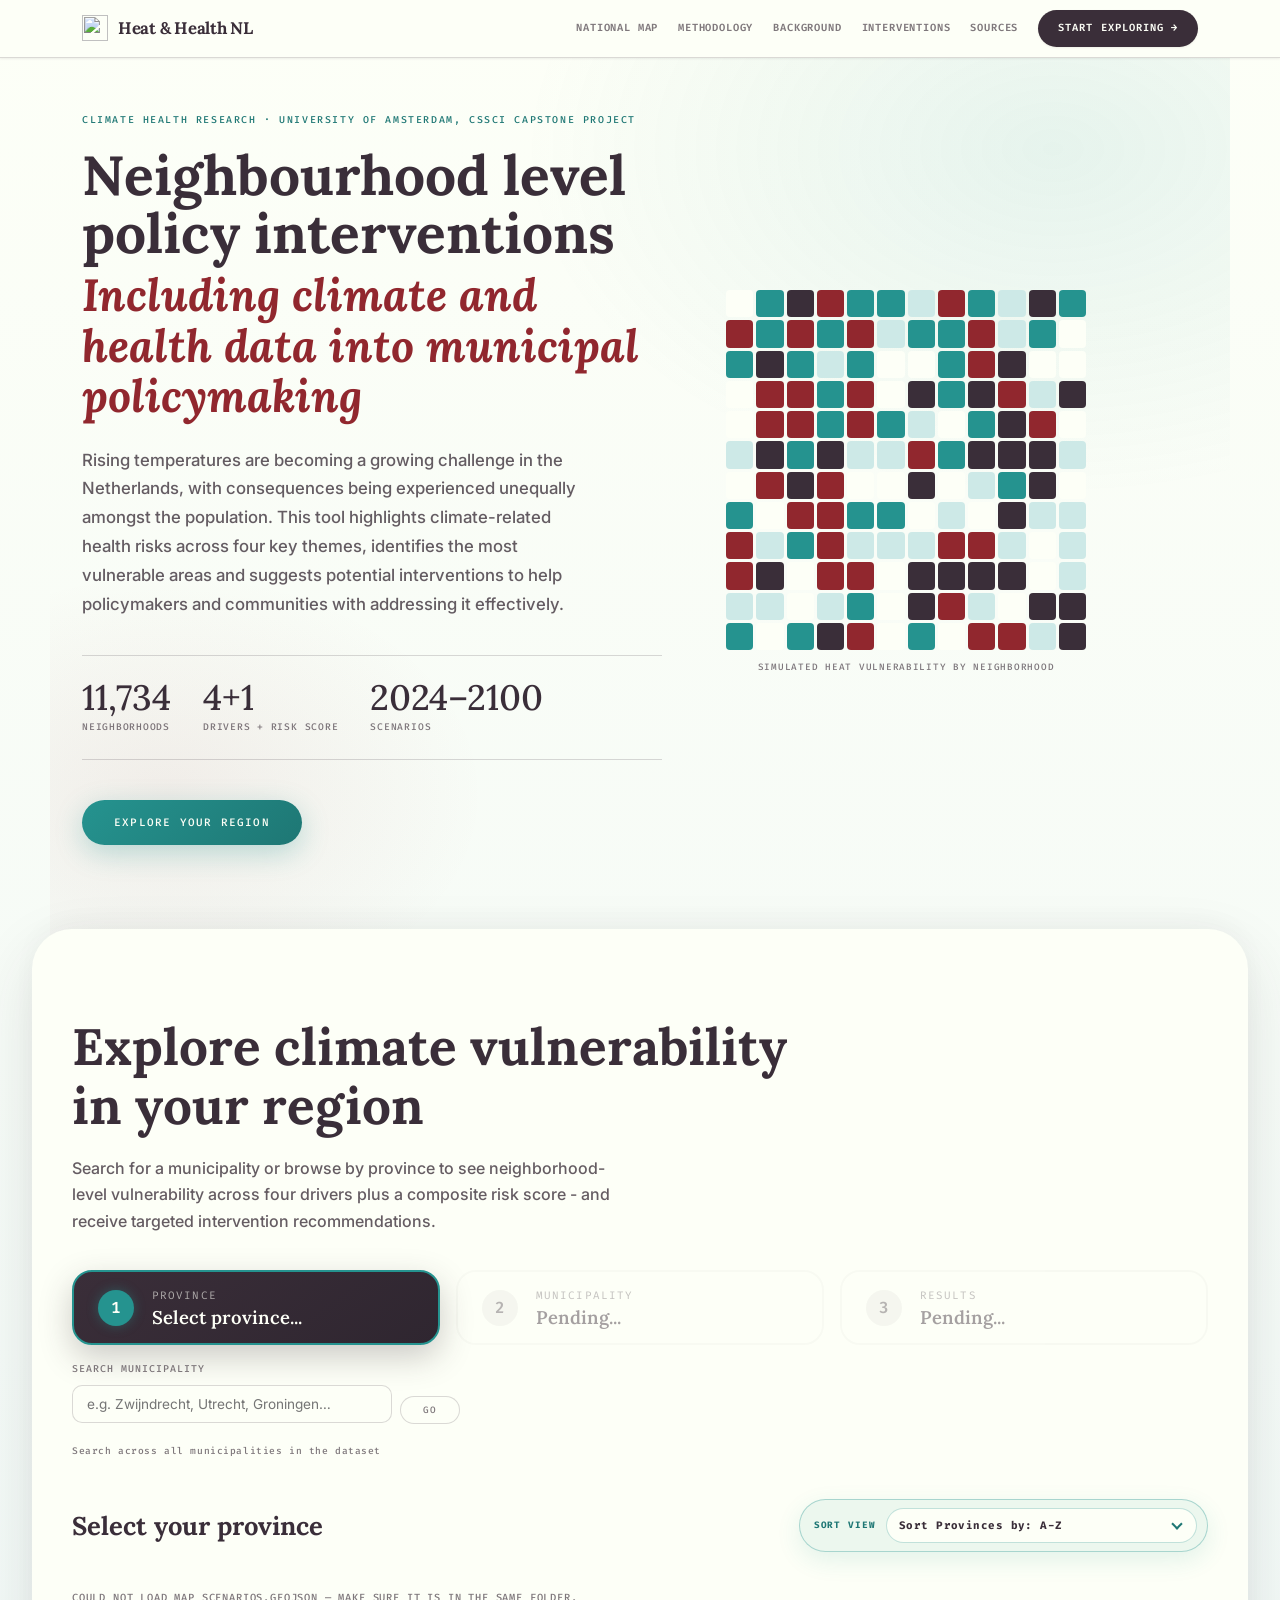
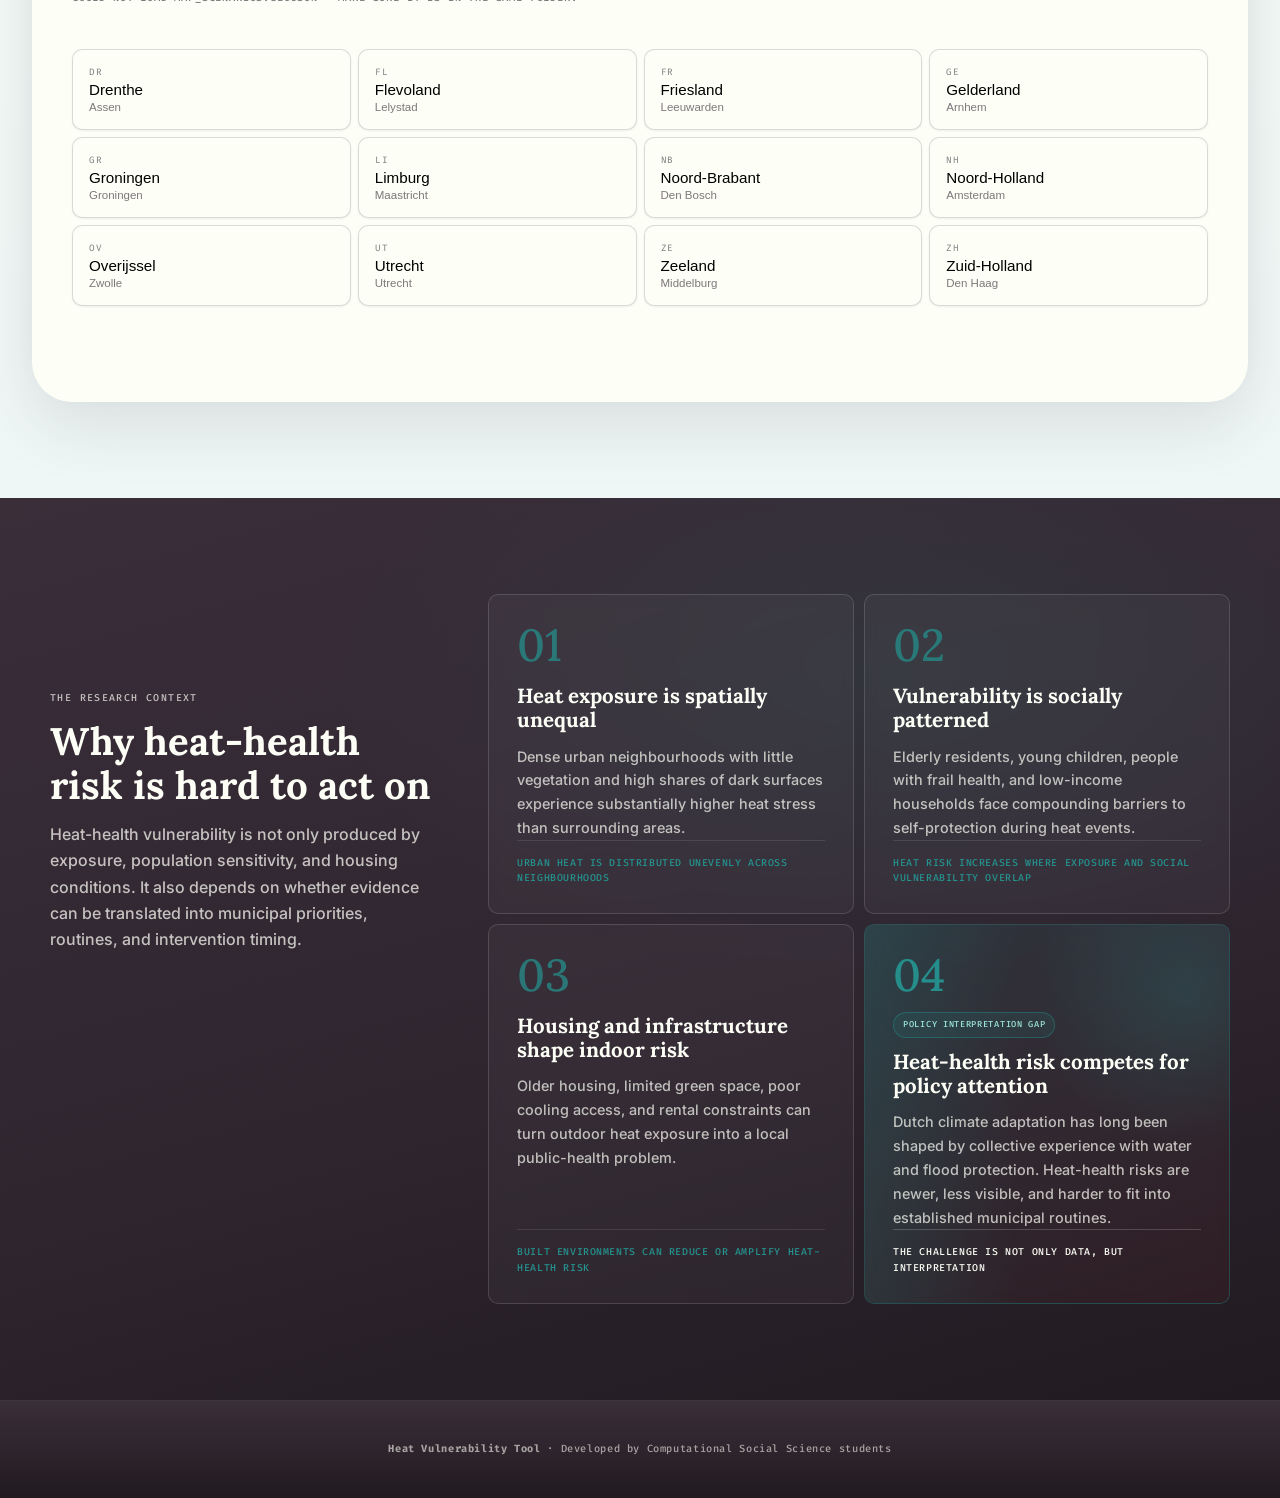
==== commit 52a69e61: "Simplify GBS description by removing citations Removed specific citations from the description of Gr" ====
--- a/index.html
+++ b/index.html
@@ -2212,7 +2212,7 @@
         theme: "Built Environment & Access",
         type: "Infrastructure",
         title: "Green-Based Solutions (GBS)",
-        desc: "Green infrastructure can take various forms, including street trees, parks, community gardens, green roofs, and green walls, and can reduce heat exposure in multiple different ways. Firstly, trees provide shade, which has been shown to reduce the surface temperature of sidewalks by more than 30°C in a recent Dutch study (Fabrique, 2026). Additionally, vegetation cools the surrounding environment through evapotranspiration, a process in which plants release water vapor through their leaves. As water evaporates, heat is absorbed from the surrounding air, creating a cooling effect (Brown et al., 2015). Planting additional greenery is also effective in addressing the urban heat island effect... An Australian study estimated that widespread implementation of GBS could even reduce heat related mortality by 37–99% (Chen et al., 2014).",
+        desc: "Green infrastructure can take various forms, including street trees, parks, community gardens, green roofs, and green walls, and can reduce heat exposure in multiple different ways. Firstly, trees provide shade, which has been shown to reduce the surface temperature of sidewalks by more than 30°C in a recent Dutch study. Additionally, vegetation cools the surrounding environment through evapotranspiration, a process in which plants release water vapor through their leaves. As water evaporates, heat is absorbed from the surrounding air, creating a cooling effect. Planting additional greenery is also effective in addressing the urban heat island effect. An Australian study estimated that widespread implementation of GBS could even reduce heat related mortality by 37–99%.",
         price: "Grass and bushes are generally inexpensive however they typically have limited cooling capacity. Trees have a high cooling capacity, especially if they have large canopies, however these tend to be more expensive. Green roofs and green walls vary based on the structure.",
         pros: [
             "Effective in reducing heat exposure and the urban heat island effect.",
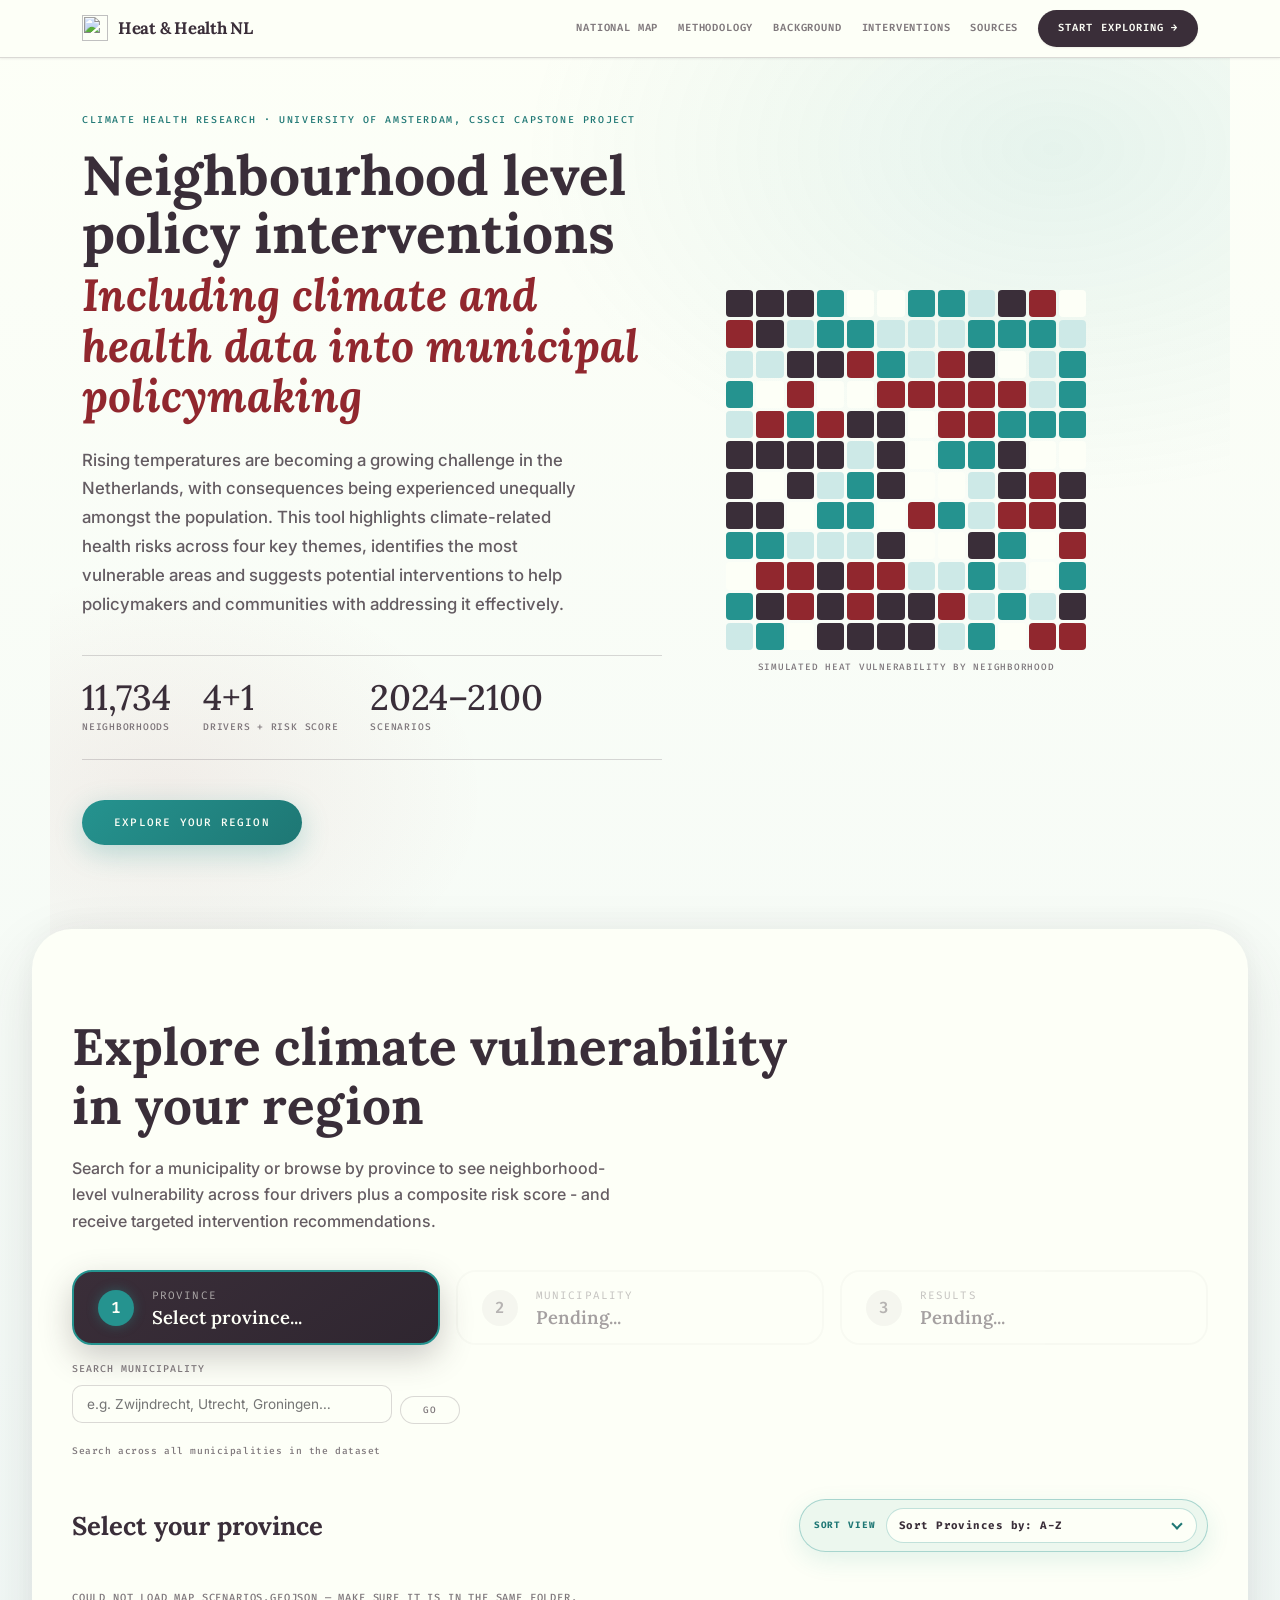
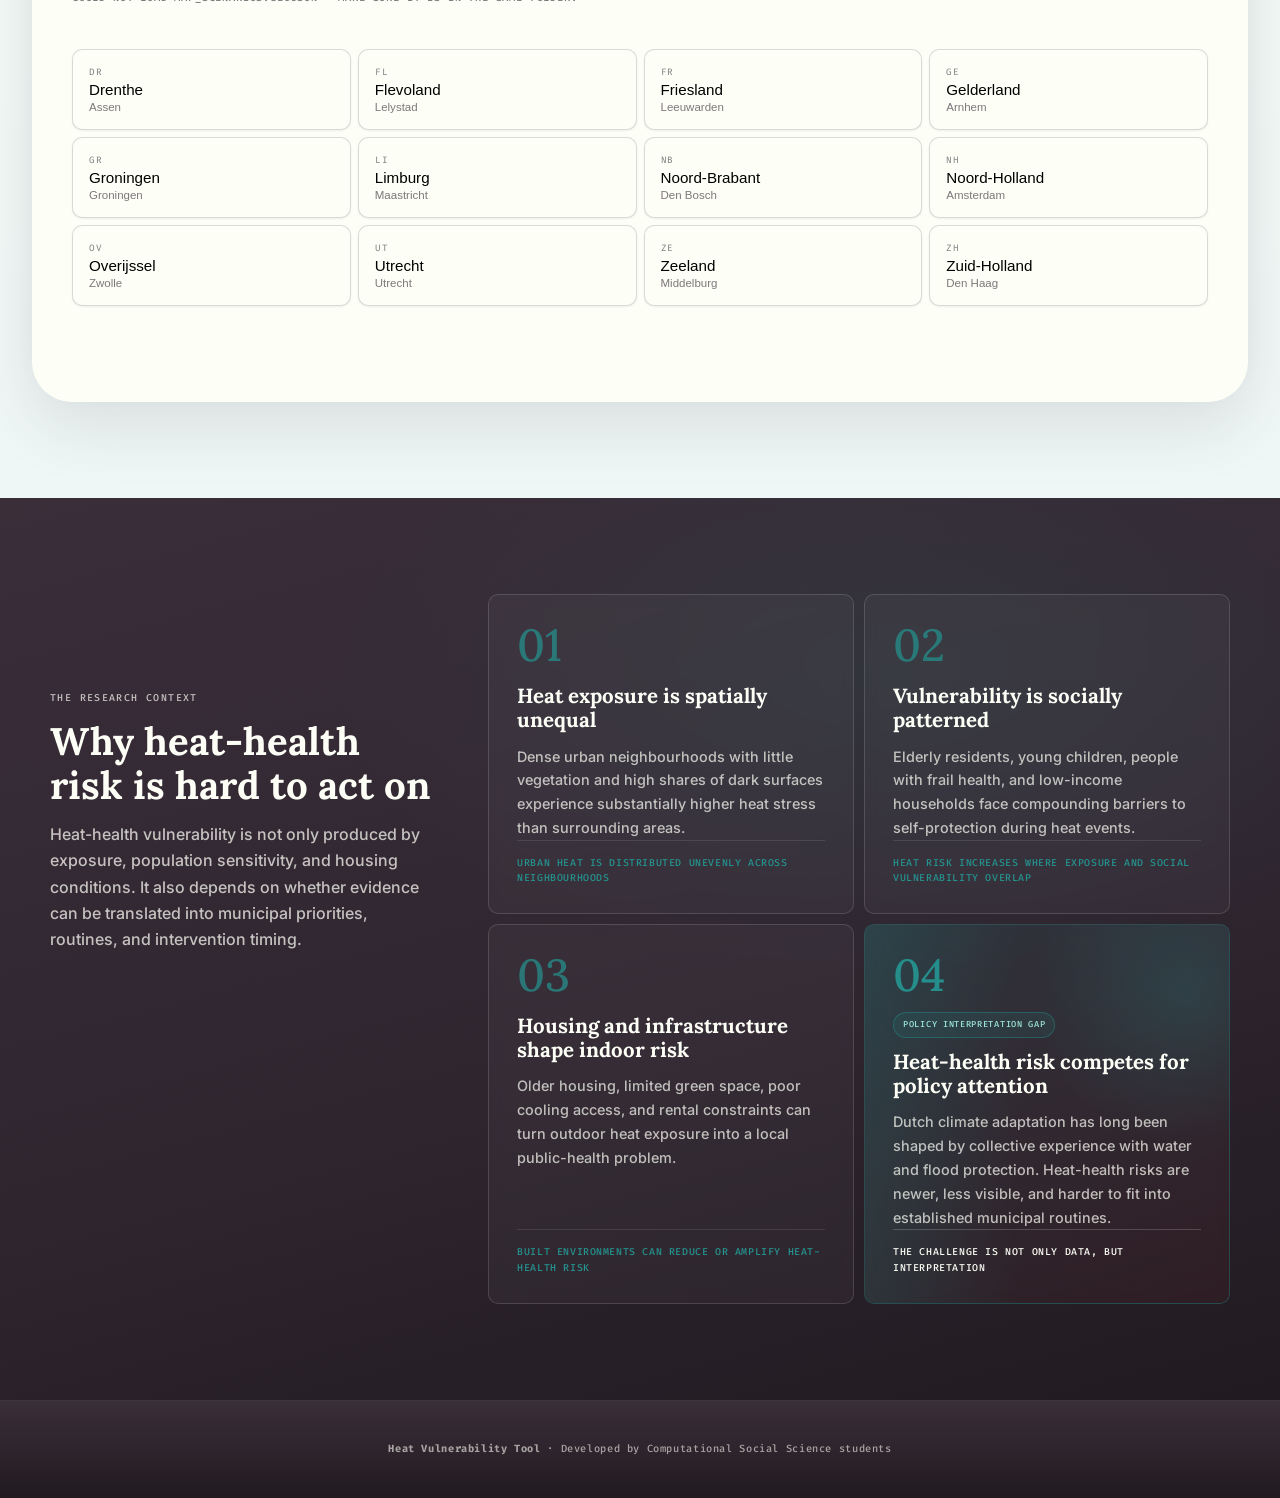
==== commit 158bbd62: "Update index.html" ====
--- a/index.html
+++ b/index.html
@@ -2235,7 +2235,7 @@
         theme: "Built Environment & Access",
         type: "Infrastructure",
         title: "Surface reflectiveness",
-        desc: "Many urban surfaces, such as dark asphalt roads, concrete pavements, and traditional roofing materials, absorb large amounts of solar radiation during the day and release this stored heat over time. This contributes significantly to the urban heat island effect. Increasing the reflectiveness (also known as albedo) of urban surfaces can help reduce this heat accumulation. Reflective roofs are designed to reflect a greater proportion of sunlight and absorb less heat... An Italian study suggested that if the albedo of all surfaces was increased, temperature could be reduced by up to 2.5˚C (Morini et al. 2016).",
+        desc: "Many urban surfaces, such as dark asphalt roads, concrete pavements, and traditional roofing materials, absorb large amounts of solar radiation during the day and release this stored heat over time. This contributes significantly to the urban heat island effect. Increasing the reflectiveness (also known as albedo) of urban surfaces can help reduce this heat accumulation. Reflective roofs are designed to reflect a greater proportion of sunlight and absorb less heat... An Italian study suggested that if the albedo of all surfaces was increased, temperature could be reduced by up to 2.5˚C.",
         price: "Costs vary by material and scale of retrofit; cool roofs and pavements are often integrated into existing buildings and infrastructure during renovation projects.",
         pros: [
             "Effective in reducing surface temperatures and heat absorption.",
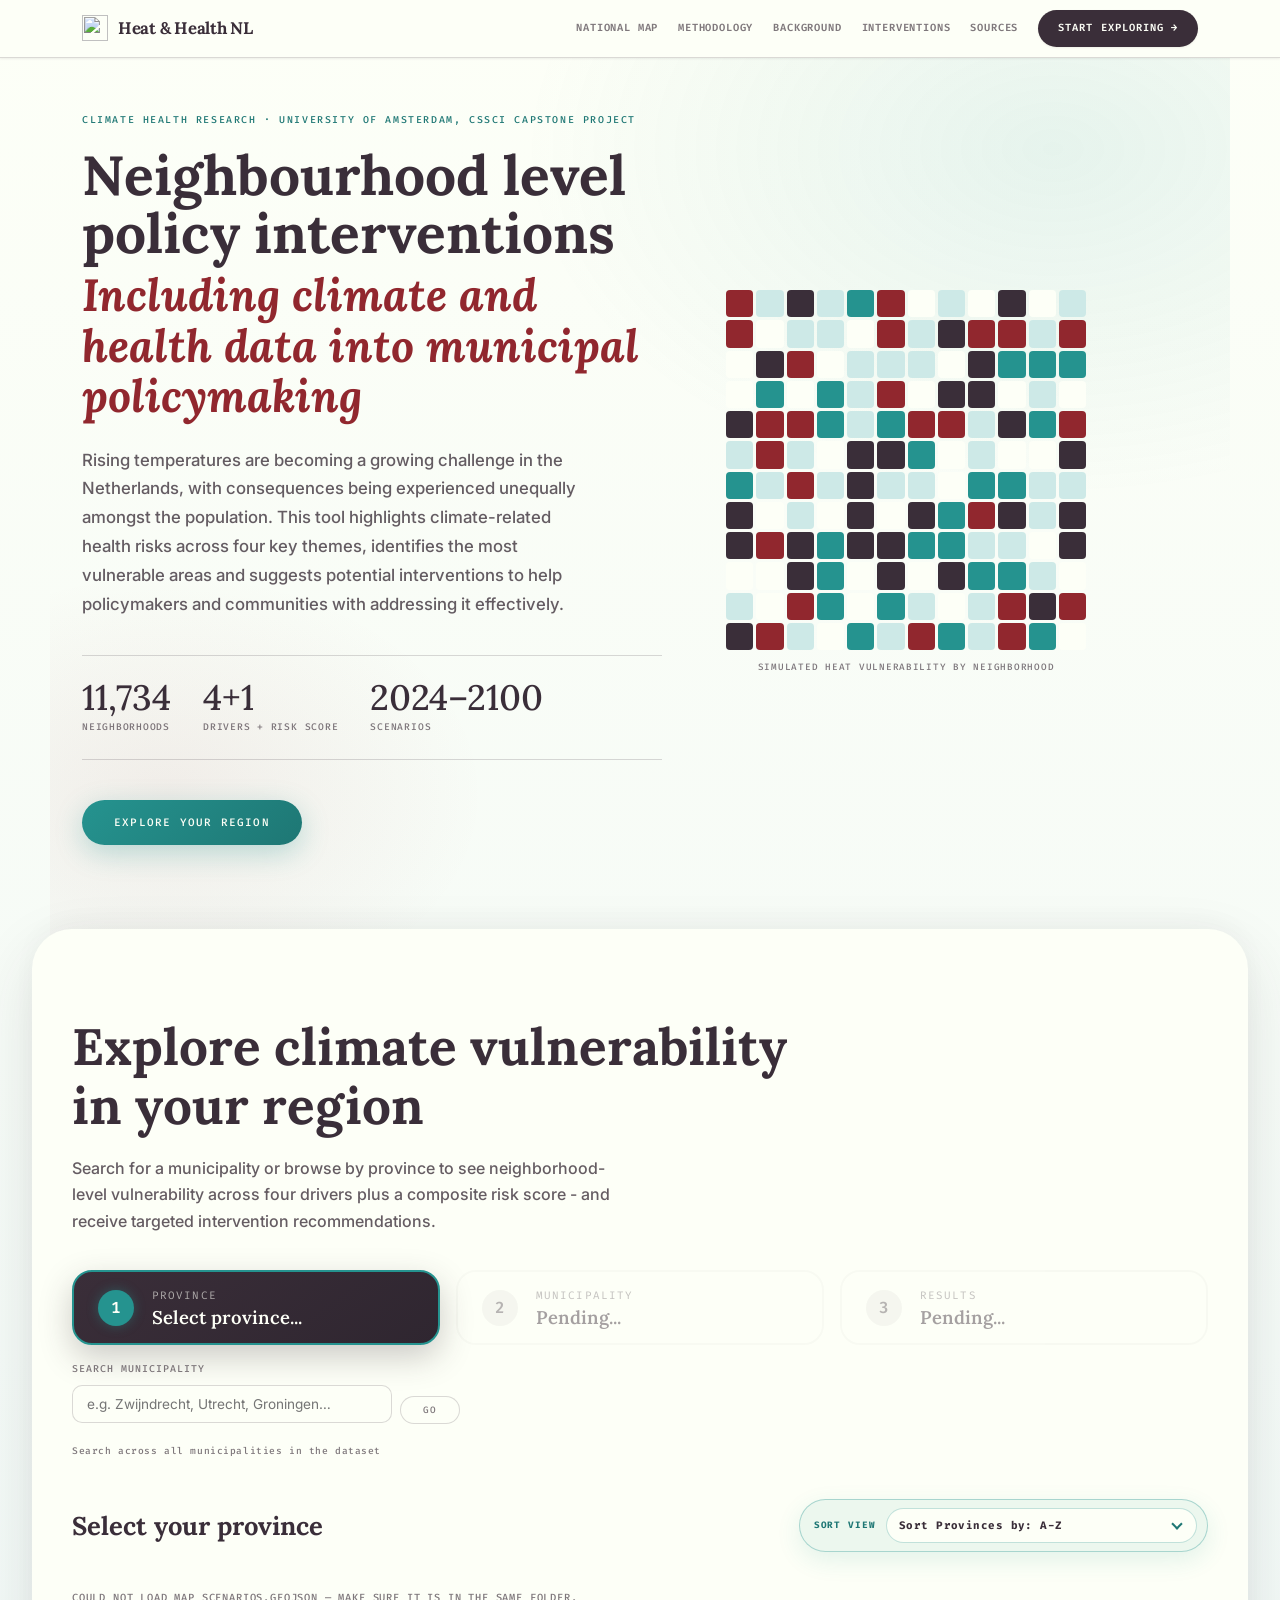
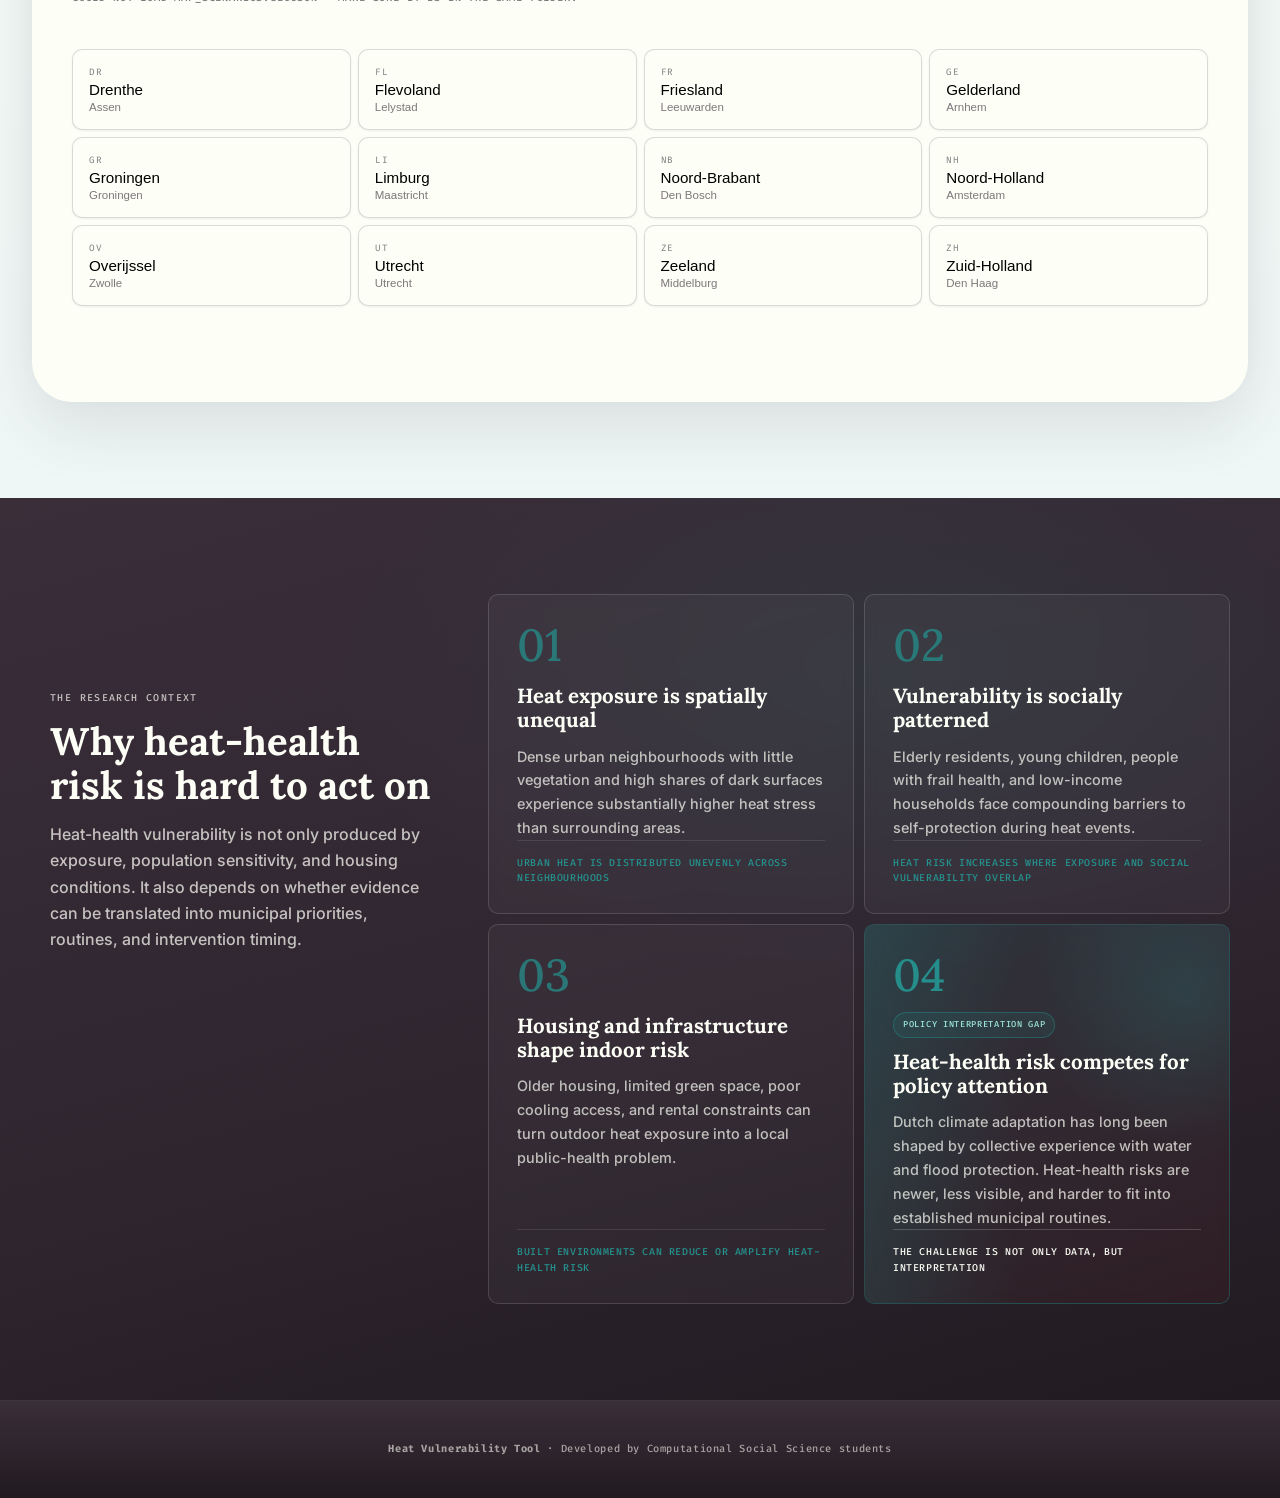
==== commit 3f3fce46: "Refine description of Indoor solar shading Updated the description of 'Indoor solar shading' for cla" ====
--- a/index.html
+++ b/index.html
@@ -2285,7 +2285,7 @@
         theme: "Built Environment & Access",
         type: "Housing",
         title: "Indoor solar shading",
-        desc: "Solar shading involves the use of architectural elements that prevent sunlight from directly striking windows, walls, and other building surfaces. Common examples include window shutters, external blinds, overhangs, balconies, and recessed windows. These features act as barriers between the sun and the building, reducing solar heat gain before it enters the indoor environment. Hoof et al., (2014) suggests that it is one of the most effective climate adaptation measures for residential buildings. External shading devices are generally more effective than internal blinds because they block solar radiation before it passes through the window.",
+        desc: "Solar shading involves the use of architectural elements that prevent sunlight from directly striking windows, walls, and other building surfaces. Common examples include window shutters, external blinds, overhangs, balconies, and recessed windows. These features act as barriers between the sun and the building, reducing solar heat gain before it enters the indoor environment. They are one of the most effective climate adaptation measures for residential buildings. External shading devices are generally more effective than internal blinds because they block solar radiation before it passes through the window.",
         price: "Window shutters and external blinds generally involve moderate installation costs. Architectural features such as balconies and overhangs can be incorporated into new buildings but may increase construction costs. Maintenance costs are generally low.",
         pros: [
             "Effectively reduces indoor temperatures and heat exposure.",
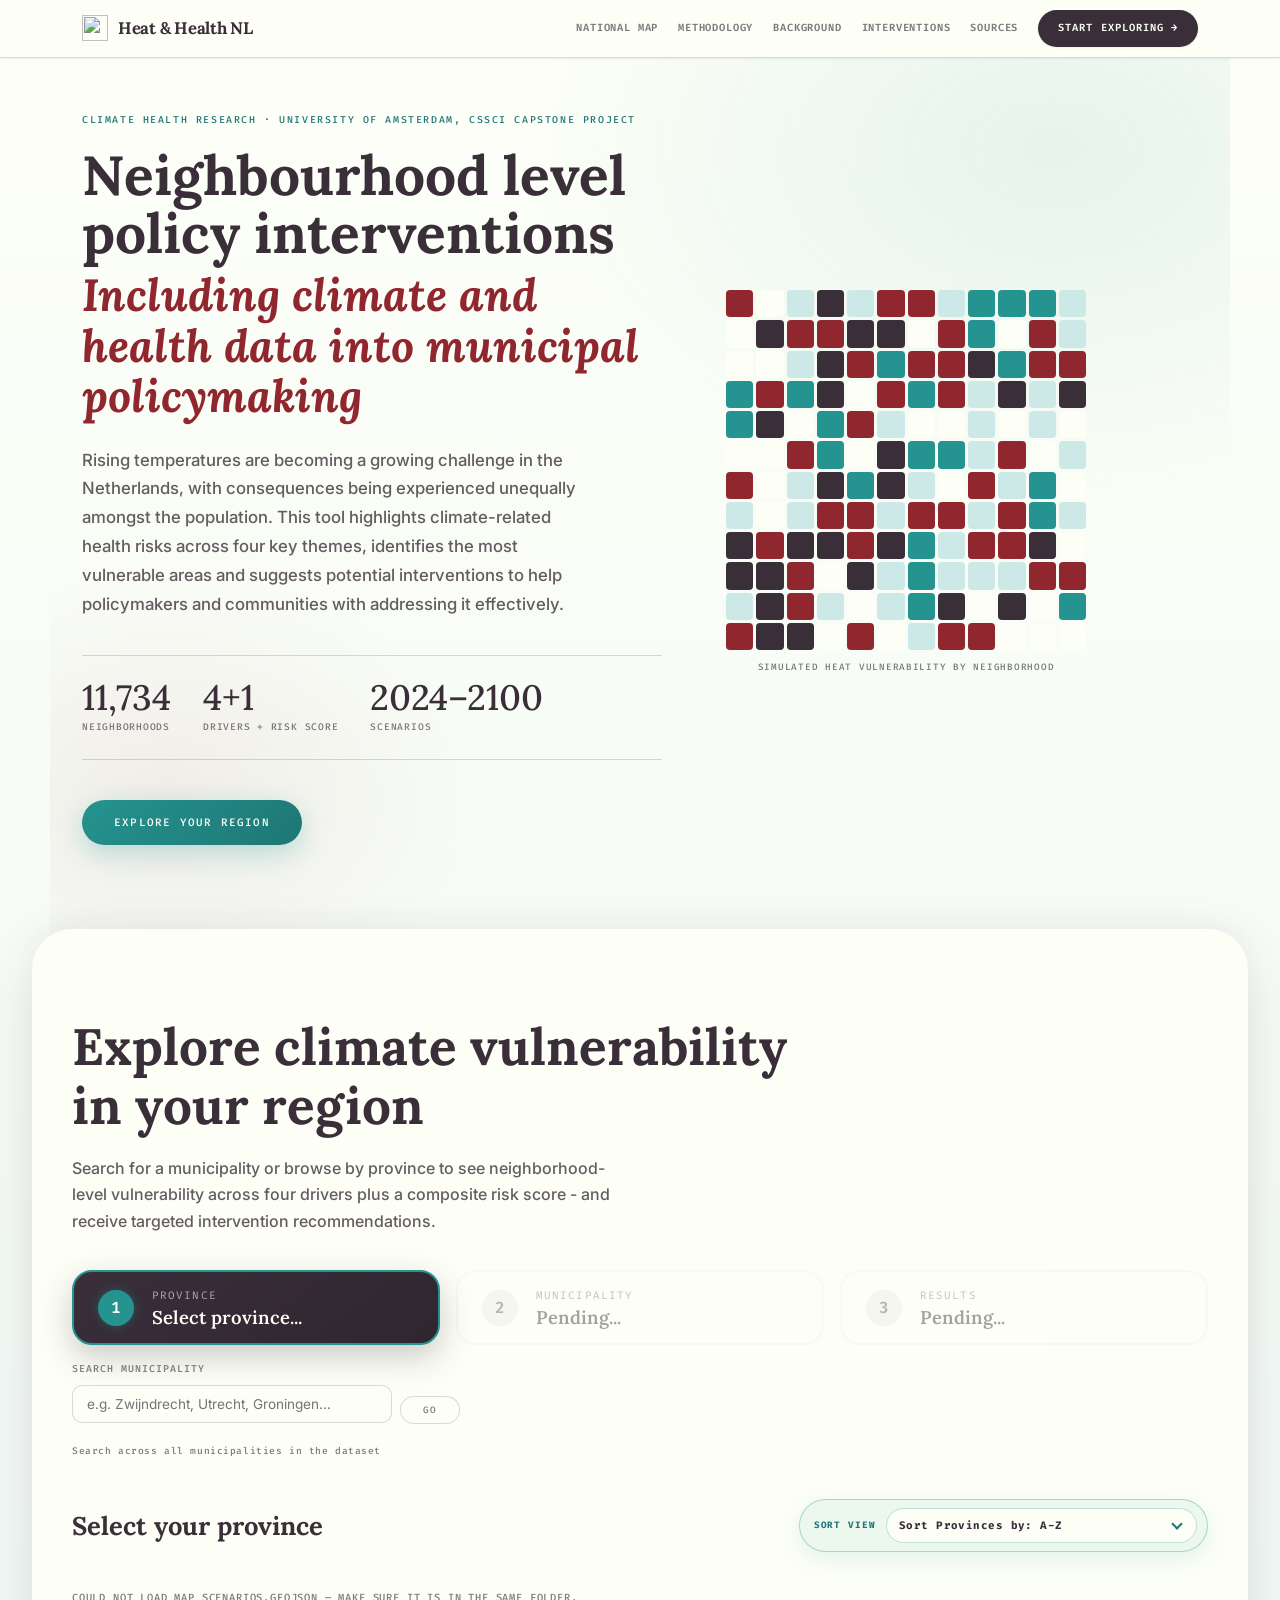
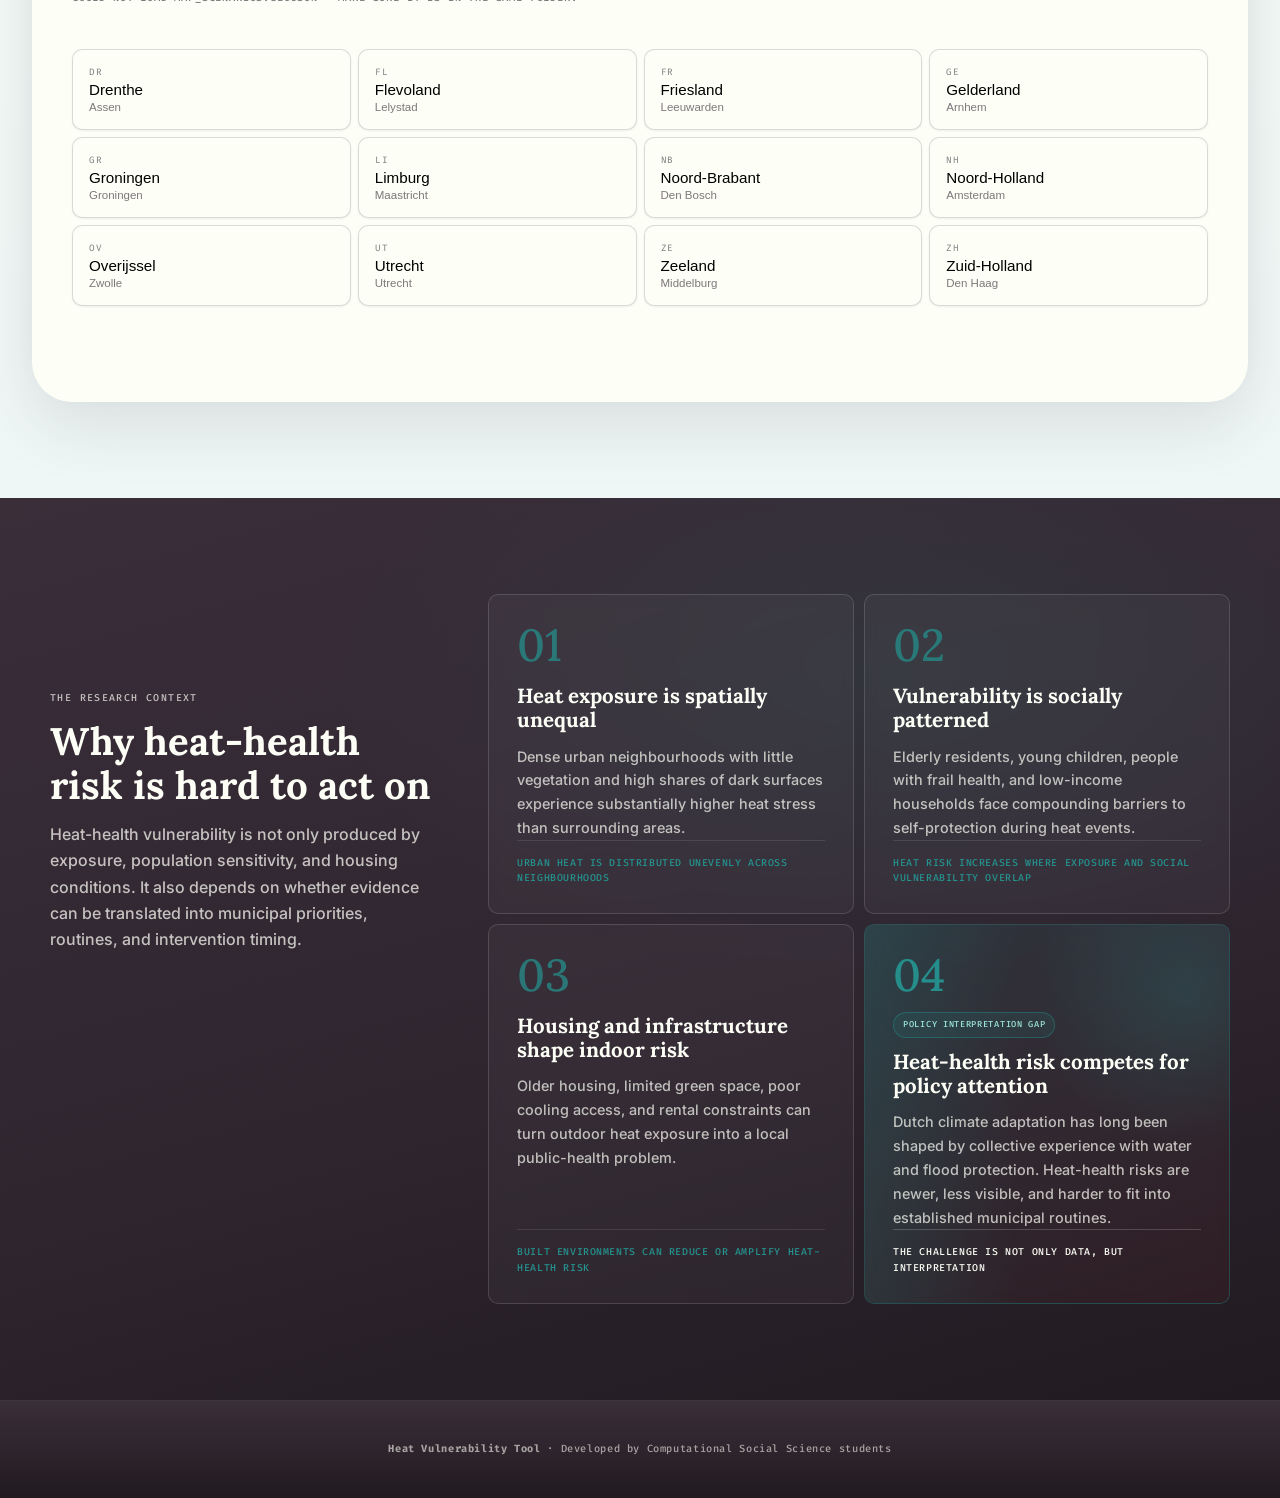
==== commit 3996efbe: "Update index.html" ====
--- a/index.html
+++ b/index.html
@@ -2235,7 +2235,7 @@
         theme: "Built Environment & Access",
         type: "Infrastructure",
         title: "Surface reflectiveness",
-        desc: "Many urban surfaces, such as dark asphalt roads, concrete pavements, and traditional roofing materials, absorb large amounts of solar radiation during the day and release this stored heat over time. This contributes significantly to the urban heat island effect. Increasing the reflectiveness (also known as albedo) of urban surfaces can help reduce this heat accumulation. Reflective roofs are designed to reflect a greater proportion of sunlight and absorb less heat... An Italian study suggested that if the albedo of all surfaces was increased, temperature could be reduced by up to 2.5˚C.",
+        desc: "Many urban surfaces, such as dark asphalt roads, concrete pavements, and traditional roofing materials, absorb large amounts of solar radiation during the day and release this stored heat over time. This contributes significantly to the urban heat island effect. Increasing the reflectiveness (also known as albedo) of urban surfaces can help reduce this heat accumulation. Reflective roofs are designed to reflect a greater proportion of sunlight and absorb less heat. An Italian study suggested that if the albedo of all surfaces was increased, temperature could be reduced by up to 2.5˚C.",
         price: "Costs vary by material and scale of retrofit; cool roofs and pavements are often integrated into existing buildings and infrastructure during renovation projects.",
         pros: [
             "Effective in reducing surface temperatures and heat absorption.",
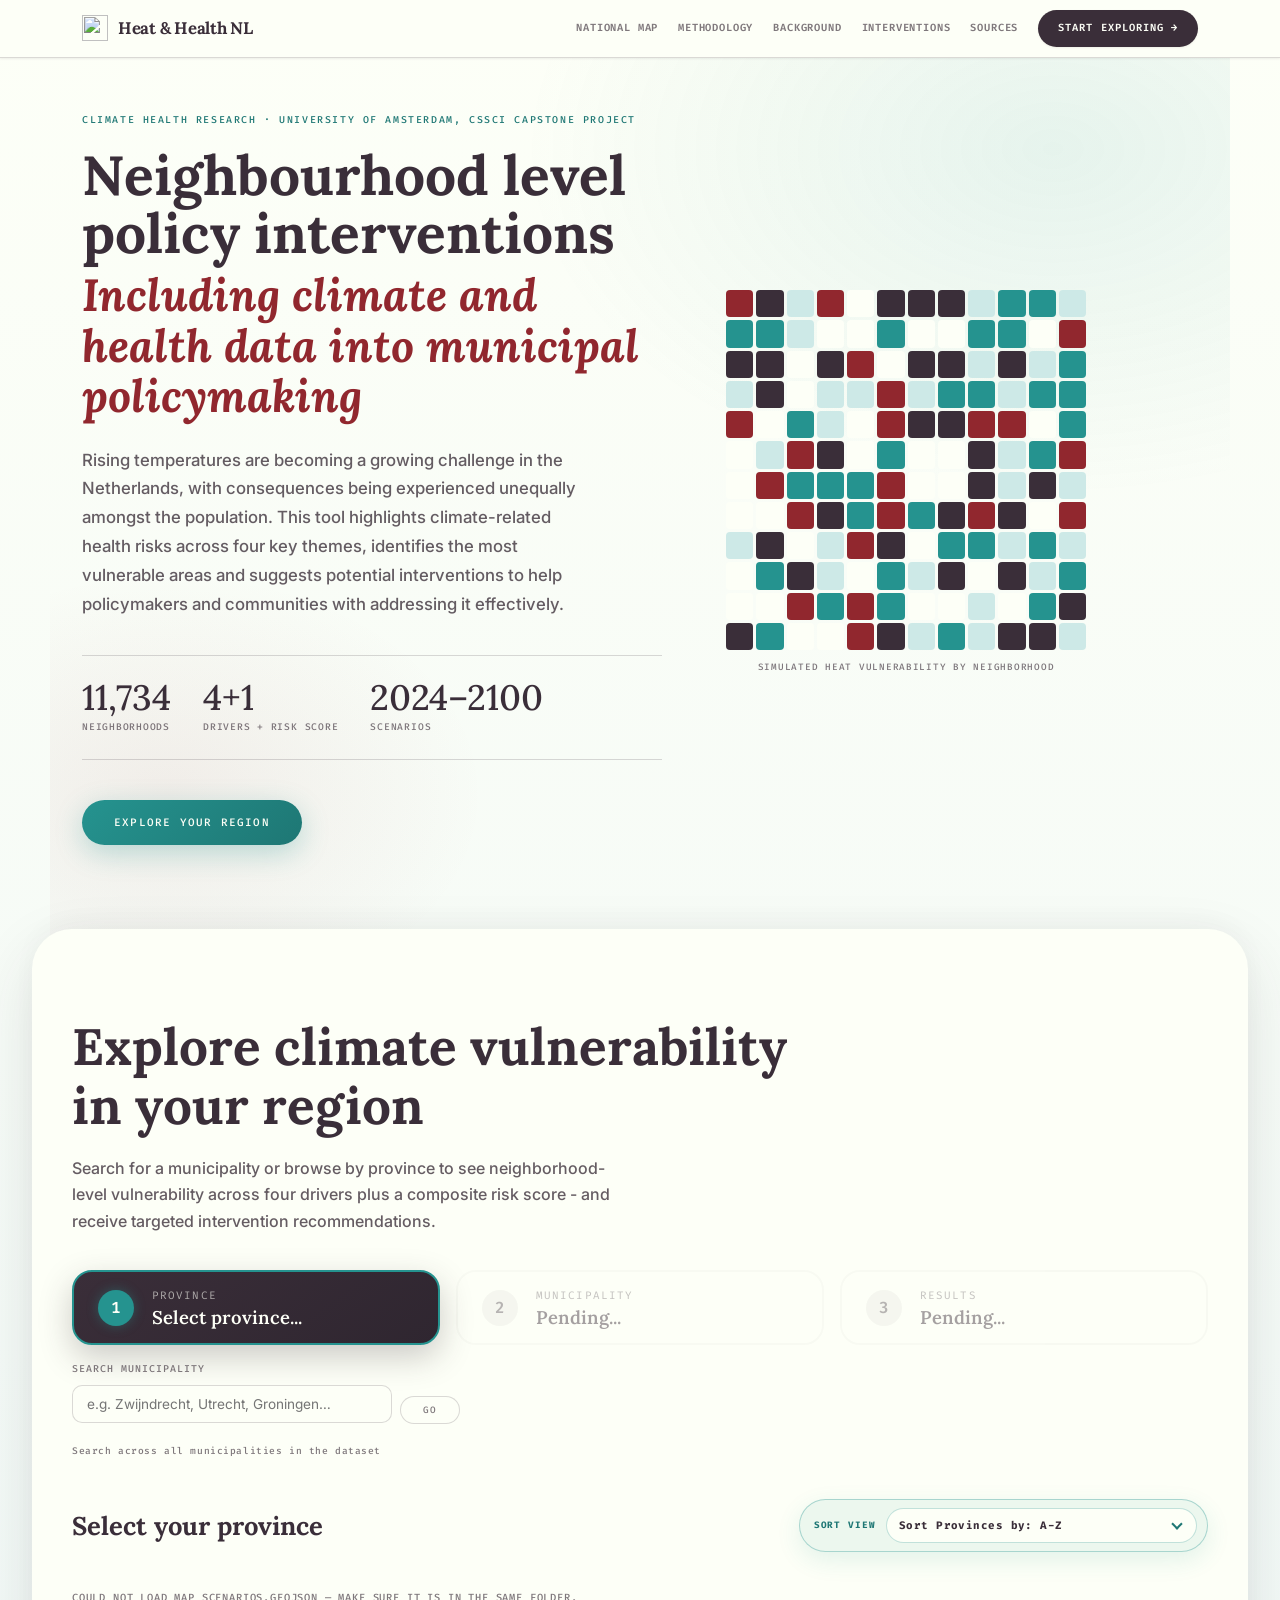
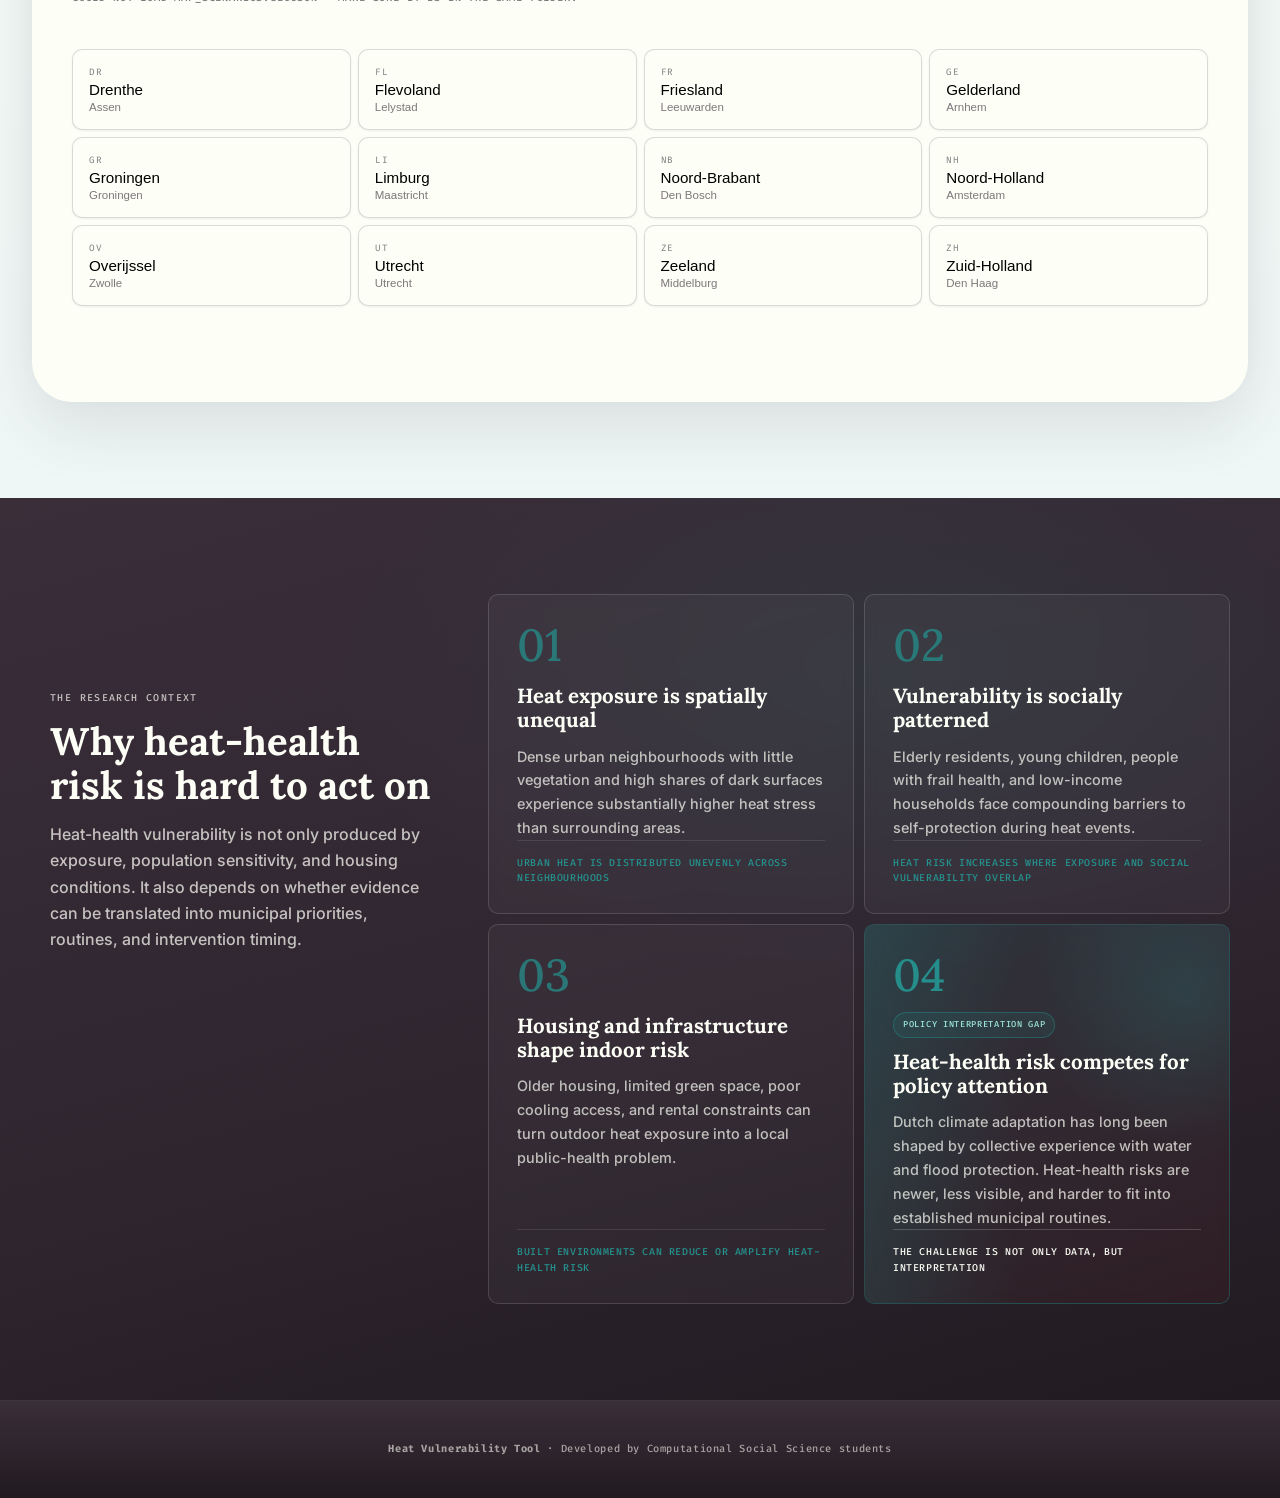
==== commit 181124c3: "Update index.html" ====
--- a/index.html
+++ b/index.html
@@ -2260,7 +2260,7 @@
         theme: "Heat Exposure",
         type: "Infrastructure",
         title: "Water misting systems",
-        desc: "Water misting systems consist of nozzles that release very small droplets of water into the air. These droplets quickly evaporate, a process that absorbs heat energy from the surrounding environment and lowers the air temperature. They can be installed in various spaces such as parks, bus stops, playgrounds or other outdoor communal areas and are particularly effective in dry environments and have been found to reduce perceived outdoor temperature by up to 6.5°C in a US study (Vanos et al., 2022).",
+        desc: "Water misting systems consist of nozzles that release very small droplets of water into the air. These droplets quickly evaporate, a process that absorbs heat energy from the surrounding environment and lowers the air temperature. They can be installed in various spaces such as parks, bus stops, playgrounds or other outdoor communal areas and are particularly effective in dry environments and have been found to reduce perceived outdoor temperature by up to 6.5°C.",
         price: "Portable misting systems are generally relatively inexpensive and can be installed quickly. Operating costs depend on water consumption and energy requirements for pumping.",
         pros: [
             "Provides immediate cooling and heat relief.",
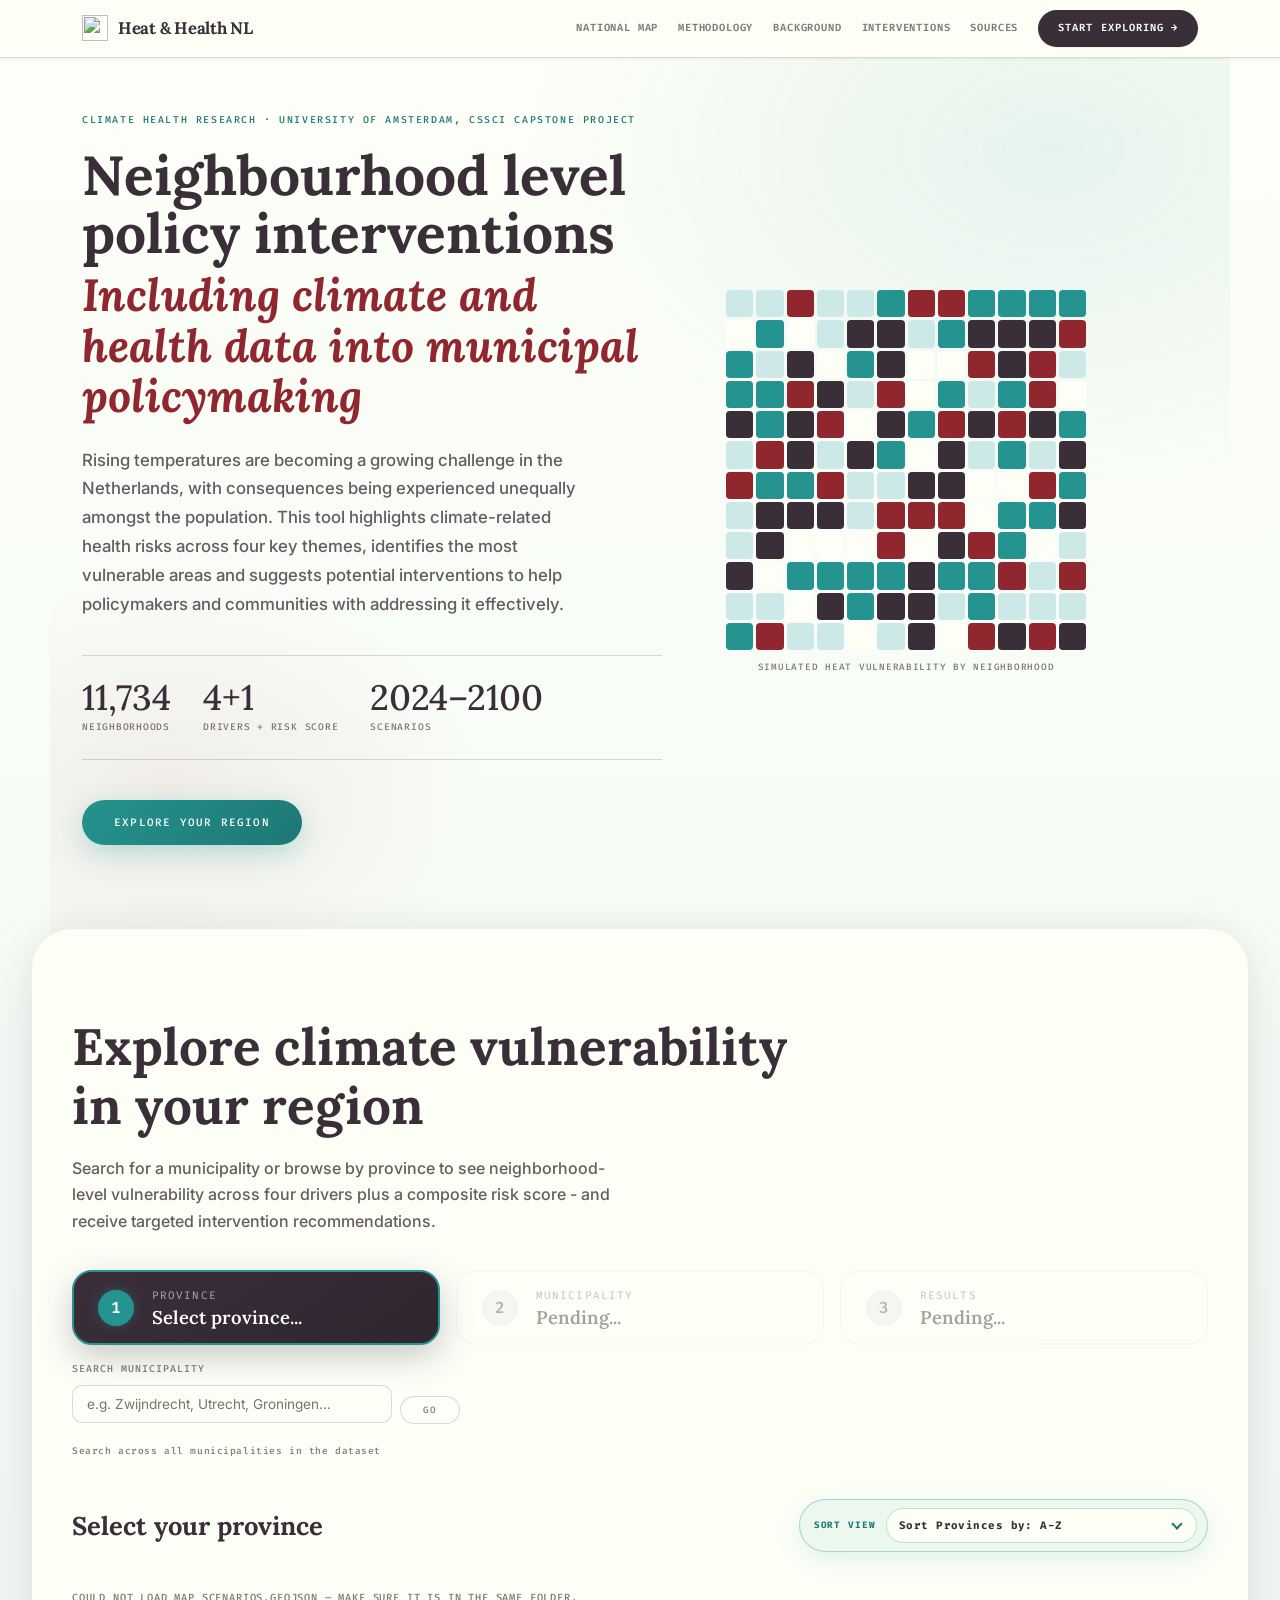
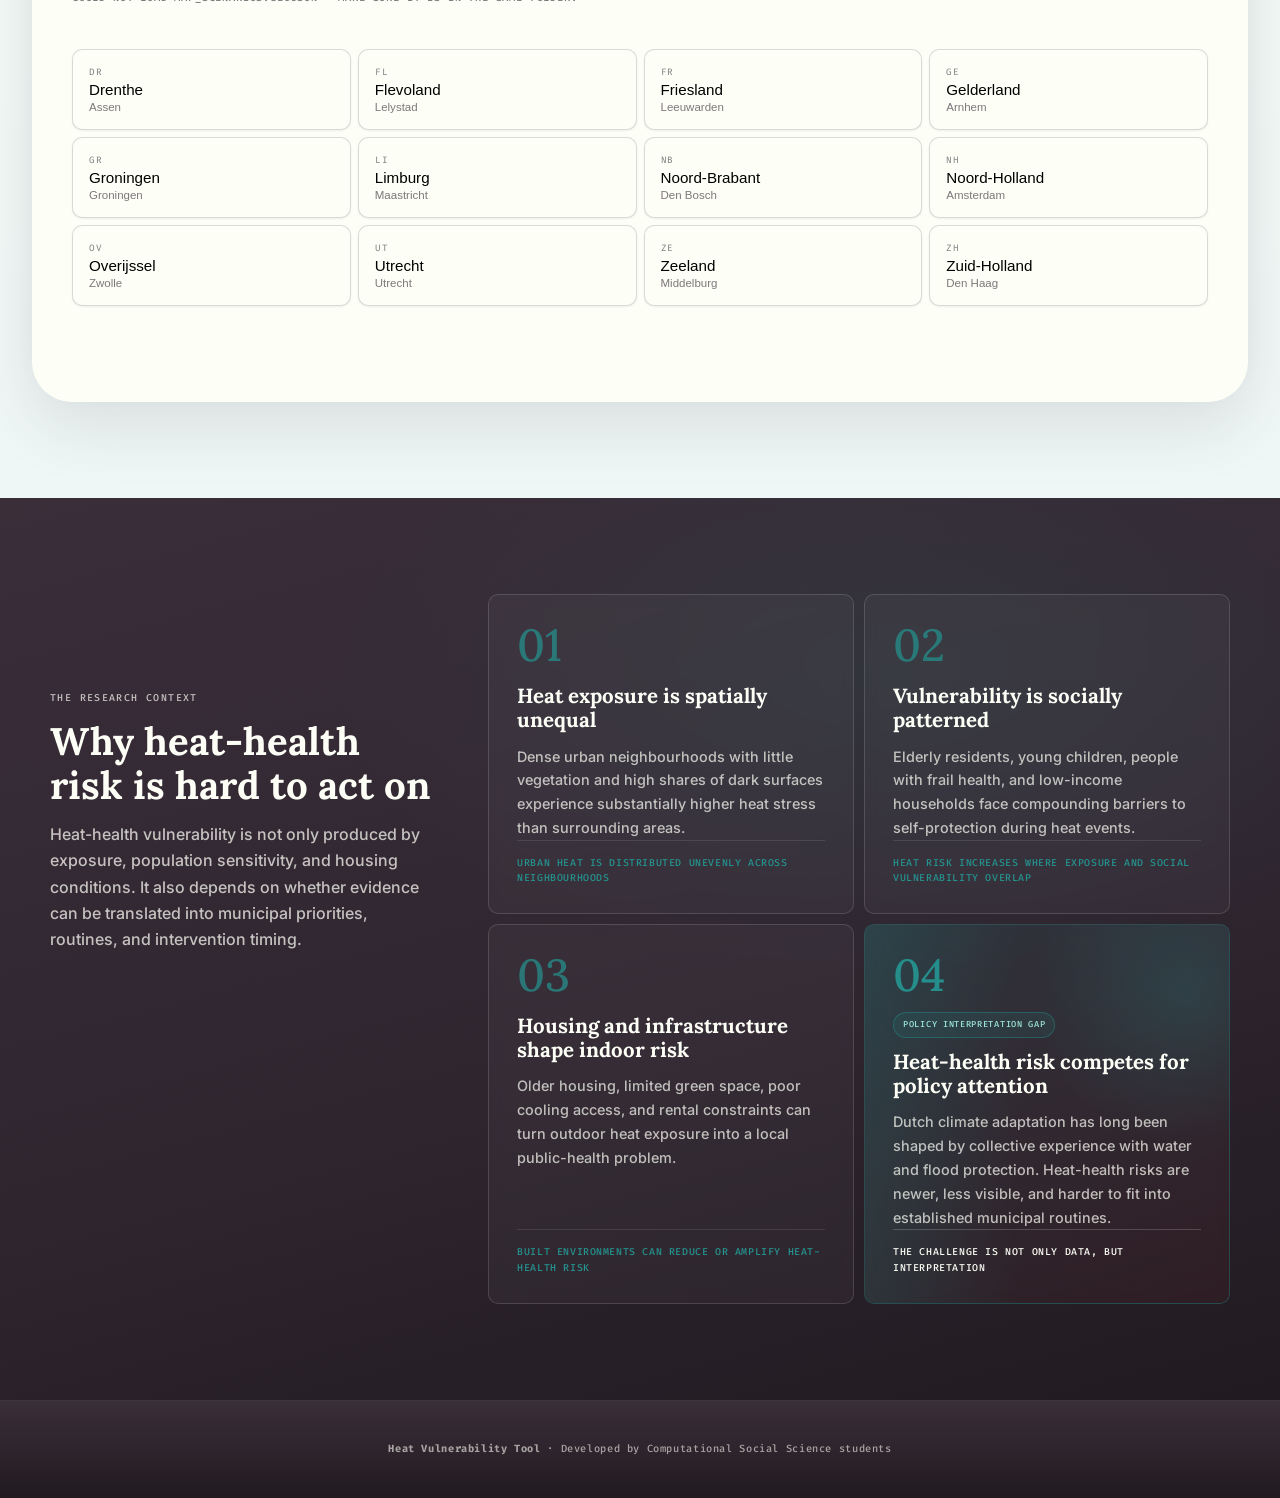
==== commit 25275afd: "Classify interventions by highest theme fit" ====
--- a/index.html
+++ b/index.html
@@ -1662,6 +1662,29 @@
     return DRIVER_THEMES.find(t => t.key === themeKey) || { label: 'Vulnerability', color: '#3a2e39', short: 'Theme' };
 }
 
+function primaryThemeForIntervention(item) {
+    const orderedKeys = [...(item.themes || [])];
+    Object.keys(item.themeFit || {}).forEach(key => {
+        if (!orderedKeys.includes(key)) orderedKeys.push(key);
+    });
+
+    let primaryKey = orderedKeys[0];
+    let bestFit = -Infinity;
+    orderedKeys.forEach(key => {
+        const fit = item.themeFit?.[key] ?? 0;
+        if (fit > bestFit) {
+            primaryKey = key;
+            bestFit = fit;
+        }
+    });
+
+    return {
+        key: primaryKey,
+        fit: bestFit,
+        ...themeMetaForKey(primaryKey),
+    };
+}
+
 function interventionsForTheme(themeKey) {
     return INTERVENTION_LIBRARY.filter(i => i.themes.includes(themeKey));
 }
@@ -2148,8 +2171,8 @@
     }).join('');
 
     let intHtml = '';
-    selectNeighborhoodInterventions(worstThemes).forEach(({ theme, item }) => {
-        const meta = themeMetaForKey(theme.key);
+    selectNeighborhoodInterventions(worstThemes).forEach(({ item }) => {
+        const meta = primaryThemeForIntervention(item);
         intHtml += `
             <div class="hp-int-item">
                 <div class="hp-int-theme">${escapeHtml(meta.label)}</div>
@@ -2825,10 +2848,12 @@
             .forEach(item => {
                 if (used.has(item.id)) return;
                 used.add(item.id);
+                const primaryTheme = primaryThemeForIntervention(item);
                 picked.push({
                     ...item,
-                    theme: driver.label,
-                    color: driver.color,
+                    theme: primaryTheme.label,
+                    color: primaryTheme.color,
+                    primaryThemeKey: primaryTheme.key,
                     driverKey: driver.key,
                     driverScore: driver.score,
                     themeFitScore: interventionFitForTheme(item, driver.key),
@@ -2838,15 +2863,15 @@
 
     INTERVENTION_LIBRARY.forEach(item => {
         if (used.has(item.id)) return;
-        const key = item.themes[0];
-        const meta = themeMetaForKey(key);
+        const primaryTheme = primaryThemeForIntervention(item);
         picked.push({
             ...item,
-            theme: meta.label,
-            color: meta.color,
-            driverKey: key,
-            driverScore: driverScores[key] || 0,
-            themeFitScore: interventionFitForTheme(item, key),
+            theme: primaryTheme.label,
+            color: primaryTheme.color,
+            primaryThemeKey: primaryTheme.key,
+            driverKey: primaryTheme.key,
+            driverScore: driverScores[primaryTheme.key] || 0,
+            themeFitScore: primaryTheme.fit,
         });
     });
 
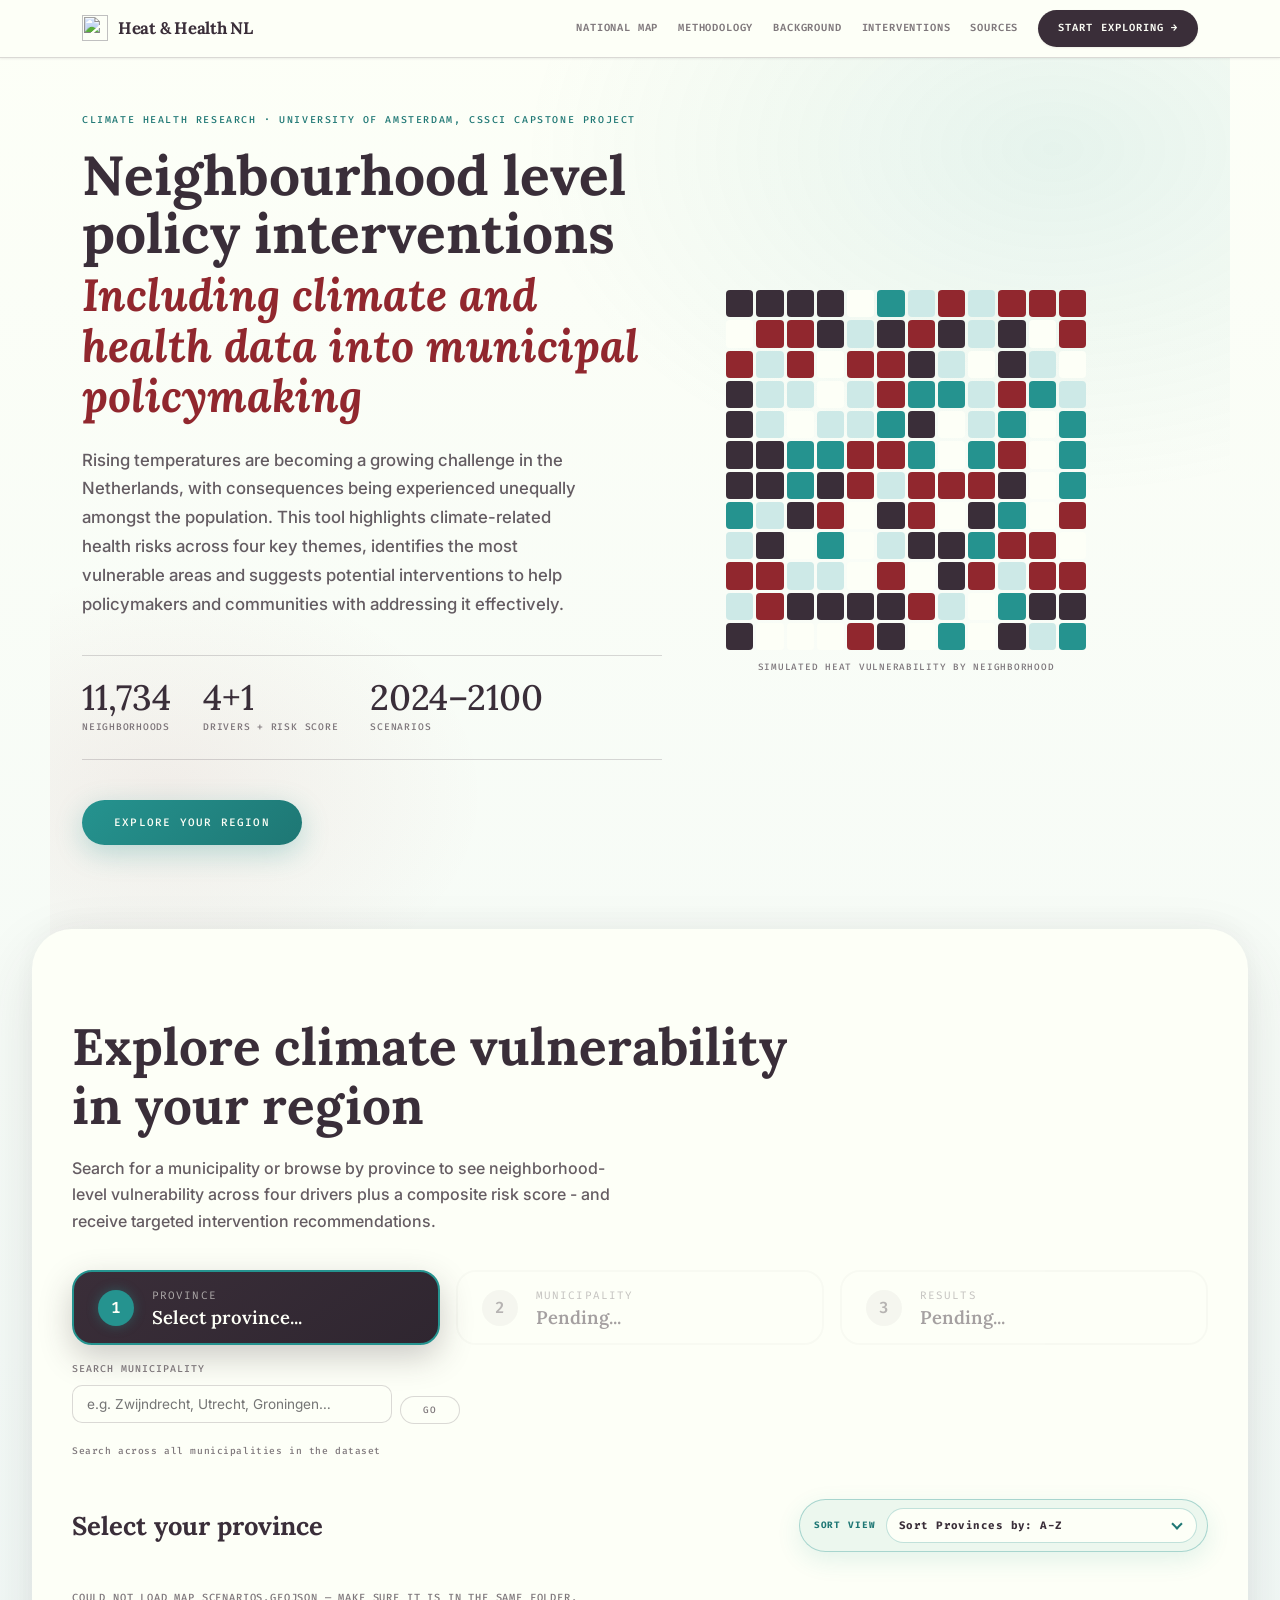
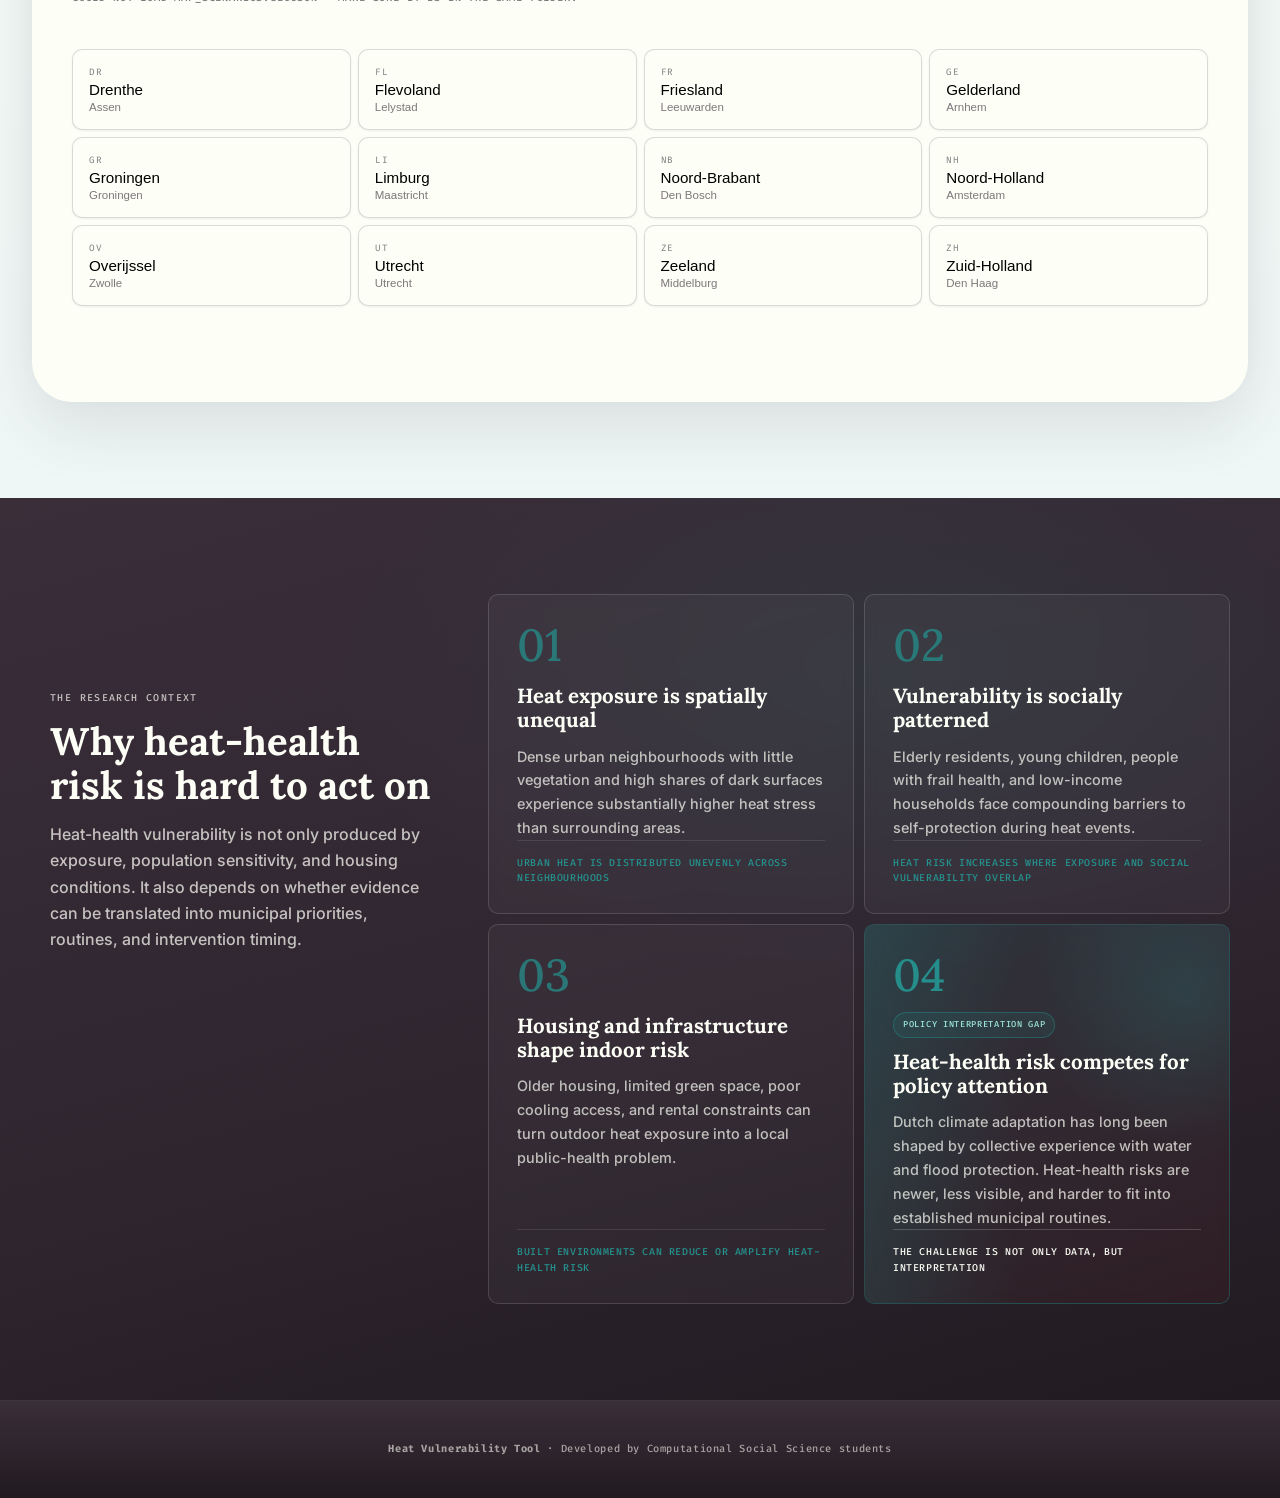
==== commit cc767287: "update misting ranks" ====
--- a/index.html
+++ b/index.html
@@ -2298,10 +2298,10 @@
             "May create slippery surfaces if not properly designed."
         ],
         rankings: [
-            { label: "Heat", color: "#c94a35", width: "100%" },
-            { label: "Built Env.", color: "#3a7baa", width: "75%" },
-            { label: "Populations", color: "#7e5a9b", width: "50%" },
-            { label: "Socioeconomic", color: "#0f8f68", width: "50%" }
+            { label: "Heat", color: "#c94a35", width: "75%" },
+            { label: "Built Env.", color: "#3a7baa", width: "50%" },
+            { label: "Populations", color: "#7e5a9b", width: "25%" },
+            { label: "Socioeconomic", color: "#0f8f68", width: "0%" }
         ]
     },
     "Indoor solar shading": {
